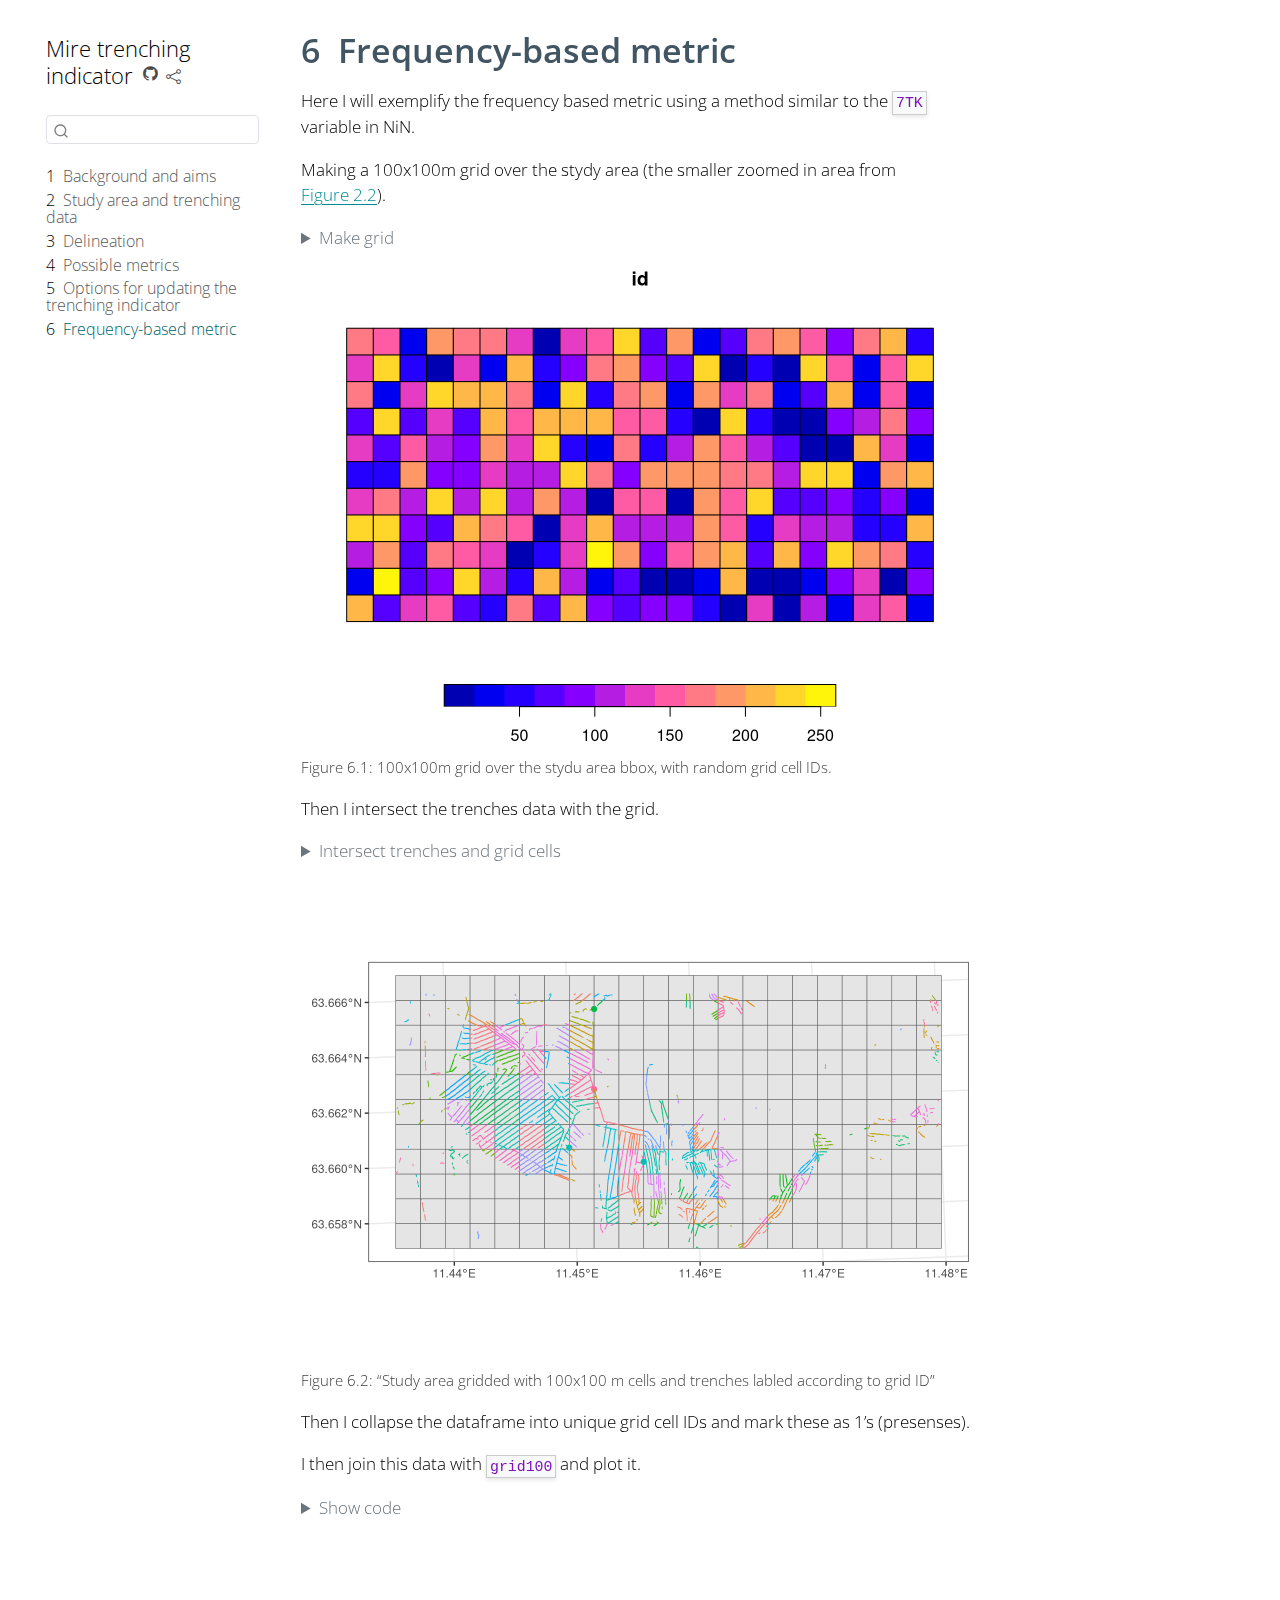
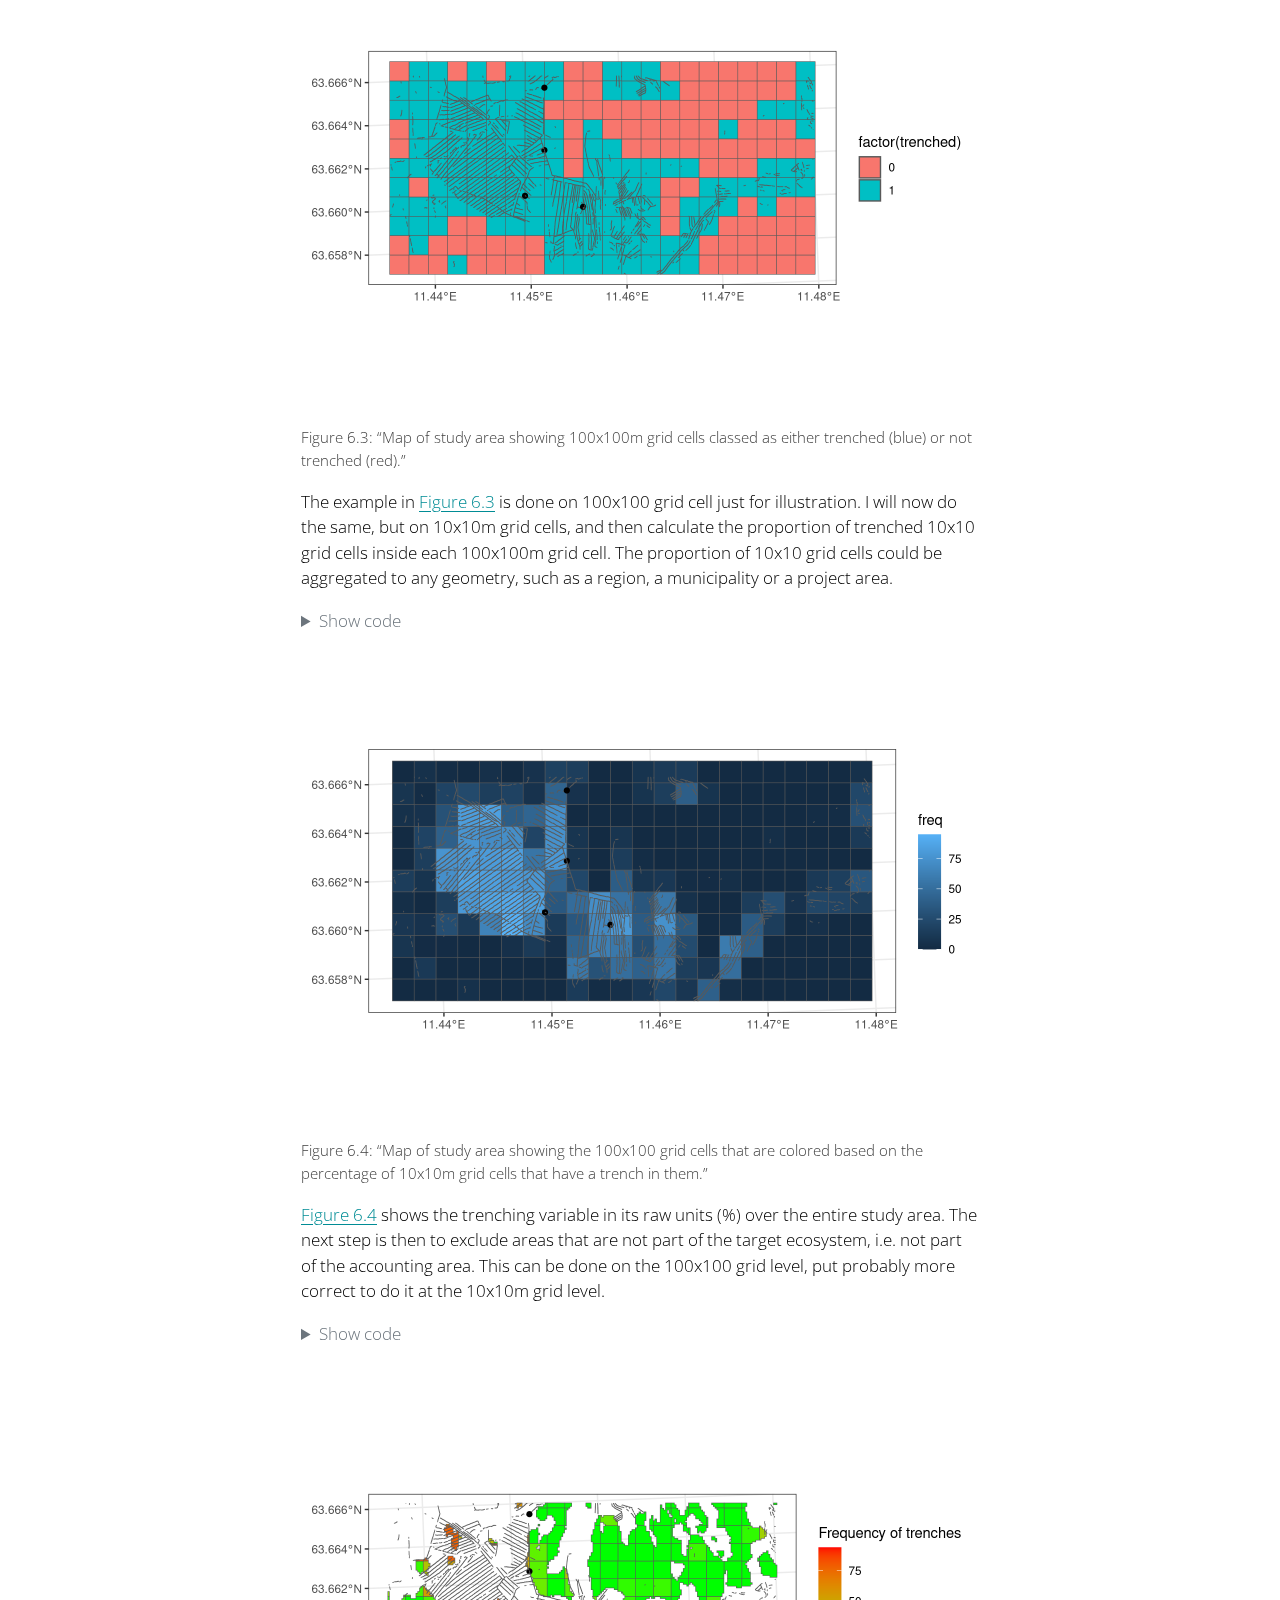
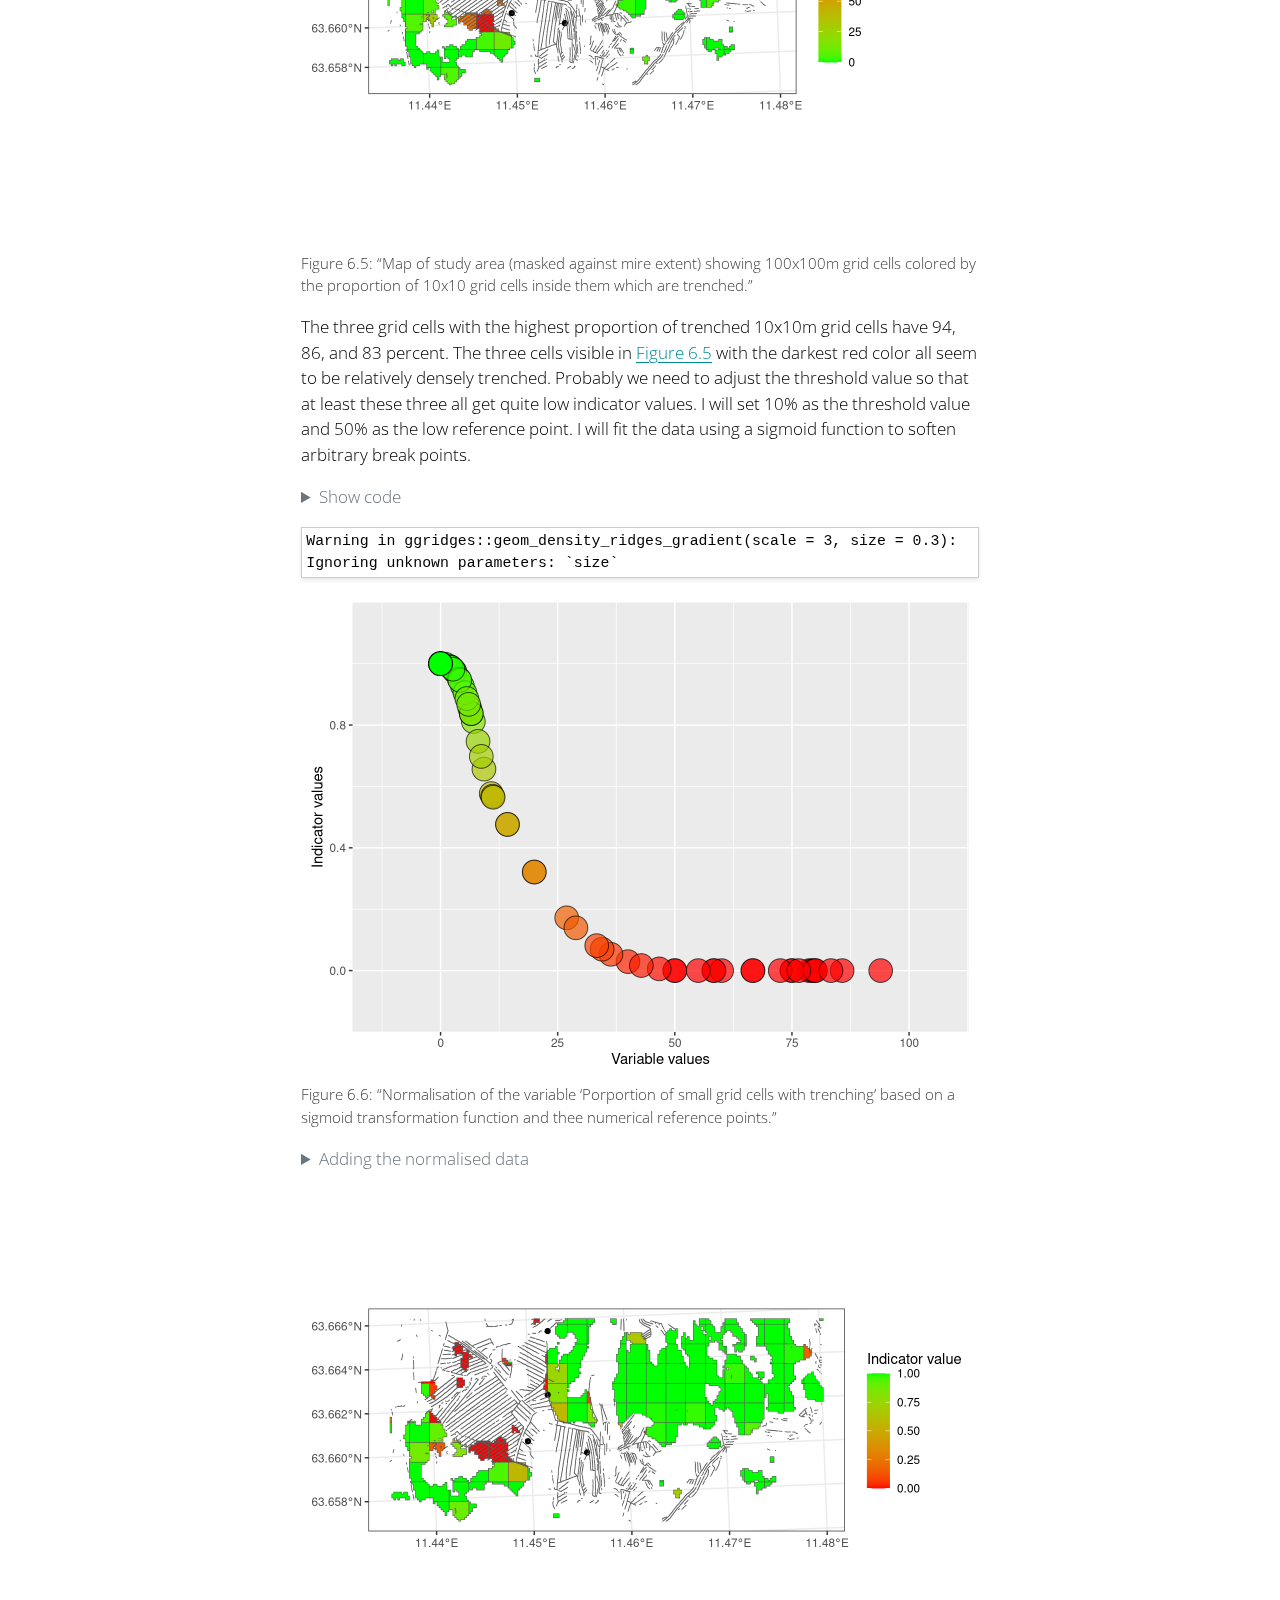
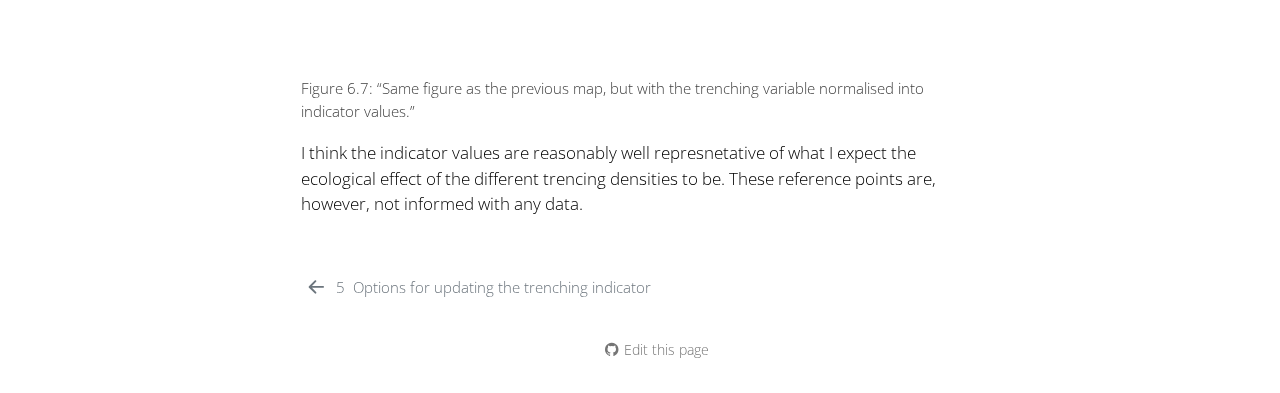
==== 7TK.html @ 5b693d27 "Built site for gh-pages" ====
<!DOCTYPE html>
<html xmlns="http://www.w3.org/1999/xhtml" lang="en" xml:lang="en"><head>
<meta http-equiv="Content-Type" content="text/html; charset=UTF-8">
<meta charset="utf-8">
<meta name="generator" content="quarto-1.5.56">
<meta name="viewport" content="width=device-width, initial-scale=1.0, user-scalable=yes">
<meta name="description" content="An investigating into different consepts for an ecosystem condition indicator based on a map of mire trenches i Norway.">
<title>6&nbsp; Frequency-based metric – Mire trenching indicator</title>
<style>
code{white-space: pre-wrap;}
span.smallcaps{font-variant: small-caps;}
div.columns{display: flex; gap: min(4vw, 1.5em);}
div.column{flex: auto; overflow-x: auto;}
div.hanging-indent{margin-left: 1.5em; text-indent: -1.5em;}
ul.task-list{list-style: none;}
ul.task-list li input[type="checkbox"] {
  width: 0.8em;
  margin: 0 0.8em 0.2em -1em; /* quarto-specific, see https://github.com/quarto-dev/quarto-cli/issues/4556 */ 
  vertical-align: middle;
}
/* CSS for syntax highlighting */
pre > code.sourceCode { white-space: pre; position: relative; }
pre > code.sourceCode > span { line-height: 1.25; }
pre > code.sourceCode > span:empty { height: 1.2em; }
.sourceCode { overflow: visible; }
code.sourceCode > span { color: inherit; text-decoration: inherit; }
div.sourceCode { margin: 1em 0; }
pre.sourceCode { margin: 0; }
@media screen {
div.sourceCode { overflow: auto; }
}
@media print {
pre > code.sourceCode { white-space: pre-wrap; }
pre > code.sourceCode > span { display: inline-block; text-indent: -5em; padding-left: 5em; }
}
pre.numberSource code
  { counter-reset: source-line 0; }
pre.numberSource code > span
  { position: relative; left: -4em; counter-increment: source-line; }
pre.numberSource code > span > a:first-child::before
  { content: counter(source-line);
    position: relative; left: -1em; text-align: right; vertical-align: baseline;
    border: none; display: inline-block;
    -webkit-touch-callout: none; -webkit-user-select: none;
    -khtml-user-select: none; -moz-user-select: none;
    -ms-user-select: none; user-select: none;
    padding: 0 4px; width: 4em;
  }
pre.numberSource { margin-left: 3em;  padding-left: 4px; }
div.sourceCode
  {   }
@media screen {
pre > code.sourceCode > span > a:first-child::before { text-decoration: underline; }
}
</style>

<script src="site_libs/quarto-nav/quarto-nav.js"></script>
<script src="site_libs/quarto-nav/headroom.min.js"></script>
<script src="site_libs/clipboard/clipboard.min.js"></script>
<script src="site_libs/quarto-search/autocomplete.umd.js"></script>
<script src="site_libs/quarto-search/fuse.min.js"></script>
<script src="site_libs/quarto-search/quarto-search.js"></script>
<meta name="quarto:offset" content="./">
<link href="./how-to-update.html" rel="prev">
<script src="site_libs/quarto-html/quarto.js"></script>
<script src="site_libs/quarto-html/popper.min.js"></script>
<script src="site_libs/quarto-html/tippy.umd.min.js"></script>
<script src="site_libs/quarto-html/anchor.min.js"></script>
<link href="site_libs/quarto-html/tippy.css" rel="stylesheet">
<link href="site_libs/quarto-html/quarto-syntax-highlighting.css" rel="stylesheet" id="quarto-text-highlighting-styles">
<script src="site_libs/bootstrap/bootstrap.min.js"></script>
<link href="site_libs/bootstrap/bootstrap-icons.css" rel="stylesheet">
<link href="site_libs/bootstrap/bootstrap.min.css" rel="stylesheet" id="quarto-bootstrap" data-mode="light"><script id="quarto-search-options" type="application/json">{
  "location": "sidebar",
  "copy-button": false,
  "collapse-after": 3,
  "panel-placement": "start",
  "type": "textbox",
  "limit": 50,
  "keyboard-shortcut": [
    "f",
    "/",
    "s"
  ],
  "show-item-context": false,
  "language": {
    "search-no-results-text": "No results",
    "search-matching-documents-text": "matching documents",
    "search-copy-link-title": "Copy link to search",
    "search-hide-matches-text": "Hide additional matches",
    "search-more-match-text": "more match in this document",
    "search-more-matches-text": "more matches in this document",
    "search-clear-button-title": "Clear",
    "search-text-placeholder": "",
    "search-detached-cancel-button-title": "Cancel",
    "search-submit-button-title": "Submit",
    "search-label": "Search"
  }
}</script>
</head>
<body class="nav-sidebar floating">

<div id="quarto-search-results"></div>
  <header id="quarto-header" class="headroom fixed-top"><nav class="quarto-secondary-nav"><div class="container-fluid d-flex">
      <button type="button" class="quarto-btn-toggle btn" data-bs-toggle="collapse" role="button" data-bs-target=".quarto-sidebar-collapse-item" aria-controls="quarto-sidebar" aria-expanded="false" aria-label="Toggle sidebar navigation" onclick="if (window.quartoToggleHeadroom) { window.quartoToggleHeadroom(); }">
        <i class="bi bi-layout-text-sidebar-reverse"></i>
      </button>
        <nav class="quarto-page-breadcrumbs" aria-label="breadcrumb"><ol class="breadcrumb"><li class="breadcrumb-item"><a href="./7TK.html"><span class="chapter-number">6</span>&nbsp; <span class="chapter-title">Frequency-based metric</span></a></li></ol></nav>
        <a class="flex-grow-1" role="navigation" data-bs-toggle="collapse" data-bs-target=".quarto-sidebar-collapse-item" aria-controls="quarto-sidebar" aria-expanded="false" aria-label="Toggle sidebar navigation" onclick="if (window.quartoToggleHeadroom) { window.quartoToggleHeadroom(); }">      
        </a>
      <button type="button" class="btn quarto-search-button" aria-label="Search" onclick="window.quartoOpenSearch();">
        <i class="bi bi-search"></i>
      </button>
    </div>
  </nav></header><!-- content --><div id="quarto-content" class="quarto-container page-columns page-rows-contents page-layout-article">
<!-- sidebar -->
  <nav id="quarto-sidebar" class="sidebar collapse collapse-horizontal quarto-sidebar-collapse-item sidebar-navigation floating overflow-auto"><div class="pt-lg-2 mt-2 text-left sidebar-header">
    <div class="sidebar-title mb-0 py-0">
      <a href="./">Mire trenching indicator</a> 
        <div class="sidebar-tools-main">
    <a href="https://github.com/NINAnor/mire-trenching" title="Source Code" class="quarto-navigation-tool px-1" aria-label="Source Code"><i class="bi bi-github"></i></a>
    <div class="dropdown">
      <a href="" title="Share" id="quarto-navigation-tool-dropdown-0" class="quarto-navigation-tool dropdown-toggle px-1" data-bs-toggle="dropdown" aria-expanded="false" role="link" aria-label="Share"><i class="bi bi-share"></i></a>
      <ul class="dropdown-menu" aria-labelledby="quarto-navigation-tool-dropdown-0">
<li>
            <a class="dropdown-item sidebar-tools-main-item" href="https://twitter.com/intent/tweet?url=%7Curl%7C">
              <i class="bi bi-twitter pe-1"></i>
            Twitter
            </a>
          </li>
          <li>
            <a class="dropdown-item sidebar-tools-main-item" href="https://www.facebook.com/sharer/sharer.php?u=%7Curl%7C">
              <i class="bi bi-facebook pe-1"></i>
            Facebook
            </a>
          </li>
          <li>
            <a class="dropdown-item sidebar-tools-main-item" href="https://www.linkedin.com/sharing/share-offsite/?url=%7Curl%7C">
              <i class="bi bi-linkedin pe-1"></i>
            LinkedIn
            </a>
          </li>
      </ul>
</div>
</div>
    </div>
      </div>
        <div class="mt-2 flex-shrink-0 align-items-center">
        <div class="sidebar-search">
        <div id="quarto-search" class="" title="Search"></div>
        </div>
        </div>
    <div class="sidebar-menu-container"> 
    <ul class="list-unstyled mt-1">
<li class="sidebar-item">
  <div class="sidebar-item-container"> 
  <a href="./index.html" class="sidebar-item-text sidebar-link">
 <span class="menu-text"><span class="chapter-number">1</span>&nbsp; <span class="chapter-title">Background and aims</span></span></a>
  </div>
</li>
        <li class="sidebar-item">
  <div class="sidebar-item-container"> 
  <a href="./study-area.html" class="sidebar-item-text sidebar-link">
 <span class="menu-text"><span class="chapter-number">2</span>&nbsp; <span class="chapter-title">Study area and trenching data</span></span></a>
  </div>
</li>
        <li class="sidebar-item">
  <div class="sidebar-item-container"> 
  <a href="./delineation.html" class="sidebar-item-text sidebar-link">
 <span class="menu-text"><span class="chapter-number">3</span>&nbsp; <span class="chapter-title">Delineation</span></span></a>
  </div>
</li>
        <li class="sidebar-item">
  <div class="sidebar-item-container"> 
  <a href="./metrics.html" class="sidebar-item-text sidebar-link">
 <span class="menu-text"><span class="chapter-number">4</span>&nbsp; <span class="chapter-title">Possible metrics</span></span></a>
  </div>
</li>
        <li class="sidebar-item">
  <div class="sidebar-item-container"> 
  <a href="./how-to-update.html" class="sidebar-item-text sidebar-link">
 <span class="menu-text"><span class="chapter-number">5</span>&nbsp; <span class="chapter-title">Options for updating the trenching indicator</span></span></a>
  </div>
</li>
        <li class="sidebar-item">
  <div class="sidebar-item-container"> 
  <a href="./7TK.html" class="sidebar-item-text sidebar-link active">
 <span class="menu-text"><span class="chapter-number">6</span>&nbsp; <span class="chapter-title">Frequency-based metric</span></span></a>
  </div>
</li>
    </ul>
</div>
</nav><div id="quarto-sidebar-glass" class="quarto-sidebar-collapse-item" data-bs-toggle="collapse" data-bs-target=".quarto-sidebar-collapse-item"></div>
<!-- margin-sidebar -->
    <div id="quarto-margin-sidebar" class="sidebar margin-sidebar zindex-bottom">
        
    </div>
<!-- main -->
<main class="content" id="quarto-document-content"><header id="title-block-header" class="quarto-title-block default"><div class="quarto-title">
<h1 class="title"><span id="sec-7TK" class="quarto-section-identifier"><span class="chapter-number">6</span>&nbsp; <span class="chapter-title">Frequency-based metric</span></span></h1>
</div>



<div class="quarto-title-meta">

    
  
    
  </div>
  


</header><p>Here I will exemplify the frequency based metric using a method similar to the <code>7TK</code> variable in NiN.</p>
<p>Making a 100x100m grid over the stydy area (the smaller zoomed in area from <a href="study-area.html#fig-map2" class="quarto-xref">Figure&nbsp;<span>2.2</span></a>).</p>
<div class="cell">
<details class="code-fold"><summary>Make grid</summary><div class="sourceCode" id="cb1"><pre class="downlit sourceCode r code-with-copy"><code class="sourceCode R"><span><span class="va">grid100</span> <span class="op">&lt;-</span> <span class="fu">sf</span><span class="fu">::</span><span class="fu"><a href="https://r-spatial.github.io/sf/reference/st_make_grid.html">st_make_grid</a></span><span class="op">(</span><span class="va">lev_crop</span>,</span>
<span>                 cellsize <span class="op">=</span> <span class="fl">100</span><span class="op">)</span> <span class="op">|&gt;</span></span>
<span>  <span class="fu">st_sf</span><span class="op">(</span><span class="op">)</span></span>
<span>  </span>
<span><span class="va">id</span> <span class="op">&lt;-</span> <span class="fu"><a href="https://rdrr.io/r/base/sample.html">sample</a></span><span class="op">(</span><span class="fl">1</span><span class="op">:</span><span class="fu"><a href="https://rdrr.io/r/base/nrow.html">nrow</a></span><span class="op">(</span><span class="va">grid100</span><span class="op">)</span><span class="op">)</span></span>
<span><span class="va">grid100</span> <span class="op">&lt;-</span> <span class="va">grid100</span> <span class="op">|&gt;</span></span>
<span>  <span class="fu">add_column</span><span class="op">(</span>id <span class="op">=</span> <span class="va">id</span><span class="op">)</span></span>
<span></span>
<span><span class="fu"><a href="https://rdrr.io/r/graphics/plot.default.html">plot</a></span><span class="op">(</span><span class="va">grid100</span><span class="op">)</span></span></code><button title="Copy to Clipboard" class="code-copy-button"><i class="bi"></i></button></pre></div>
</details><div class="cell-output-display">
<div id="fig-makeGrid" class="quarto-float quarto-figure quarto-figure-center anchored">
<figure class="quarto-float quarto-float-fig figure"><div aria-describedby="fig-makeGrid-caption-0ceaefa1-69ba-4598-a22c-09a6ac19f8ca">
<img src="7TK_files/figure-html/fig-makeGrid-1.png" class="img-fluid figure-img" width="672">
</div>
<figcaption class="quarto-float-caption-bottom quarto-float-caption quarto-float-fig" id="fig-makeGrid-caption-0ceaefa1-69ba-4598-a22c-09a6ac19f8ca">
Figure&nbsp;6.1: 100x100m grid over the stydu area bbox, with random grid cell IDs.
</figcaption></figure>
</div>
</div>
</div>
<p>Then I intersect the trenches data with the grid.</p>
<!--# https://vialab.mit.edu/tutorials/module/mapping-in-r-street-trees-in-camberville/ -->
<div class="cell">
<details class="code-fold"><summary>Intersect trenches and grid cells</summary><div class="sourceCode" id="cb2"><pre class="downlit sourceCode r code-with-copy"><code class="sourceCode R"><span><span class="va">trench_in_cell</span> <span class="op">&lt;-</span> <span class="fu">st_intersection</span><span class="op">(</span><span class="va">lev_crop</span>, <span class="va">grid100</span><span class="op">)</span></span>
<span><span class="co">#trench_in_cell &lt;- st_join(lev_crop, grid100, join=st_within)</span></span>
<span></span>
<span><span class="va">trench_in_cell</span> <span class="op">|&gt;</span></span>
<span>  <span class="fu">ggplot</span><span class="op">(</span><span class="op">)</span><span class="op">+</span></span>
<span>  <span class="fu">geom_sf</span><span class="op">(</span>data <span class="op">=</span> <span class="va">grid100</span><span class="op">)</span><span class="op">+</span></span>
<span>  <span class="fu">geom_sf</span><span class="op">(</span><span class="fu">aes</span><span class="op">(</span>color <span class="op">=</span> <span class="fu"><a href="https://rdrr.io/r/base/factor.html">factor</a></span><span class="op">(</span><span class="va">id</span><span class="op">)</span>,</span>
<span>              fill <span class="op">=</span> <span class="fu"><a href="https://rdrr.io/r/base/factor.html">factor</a></span><span class="op">(</span><span class="va">id</span><span class="op">)</span><span class="op">)</span><span class="op">)</span><span class="op">+</span></span>
<span>  <span class="fu">guides</span><span class="op">(</span>fill <span class="op">=</span> <span class="st">"none"</span>,</span>
<span>         color <span class="op">=</span> <span class="st">"none"</span><span class="op">)</span> <span class="op">+</span></span>
<span>  <span class="fu">theme_bw</span><span class="op">(</span><span class="op">)</span></span></code><button title="Copy to Clipboard" class="code-copy-button"><i class="bi"></i></button></pre></div>
</details><div class="cell-output-display">
<div id="fig-trenchInCel" class="quarto-float quarto-figure quarto-figure-center anchored">
<figure class="quarto-float quarto-float-fig figure"><div aria-describedby="fig-trenchInCel-caption-0ceaefa1-69ba-4598-a22c-09a6ac19f8ca">
<img src="7TK_files/figure-html/fig-trenchInCel-1.png" class="img-fluid figure-img" width="672">
</div>
<figcaption class="quarto-float-caption-bottom quarto-float-caption quarto-float-fig" id="fig-trenchInCel-caption-0ceaefa1-69ba-4598-a22c-09a6ac19f8ca">
Figure&nbsp;6.2: “Study area gridded with 100x100 m cells and trenches labled according to grid ID”
</figcaption></figure>
</div>
</div>
</div>
<p>Then I collapse the dataframe into unique grid cell IDs and mark these as 1’s (presenses).</p>
<p>I then join this data with <code>grid100</code> and plot it.</p>
<div class="cell">
<details class="code-fold"><summary>Show code</summary><div class="sourceCode" id="cb3"><pre class="downlit sourceCode r code-with-copy"><code class="sourceCode R"><span><span class="va">grid100_pa</span> <span class="op">&lt;-</span> <span class="va">trench_in_cell</span> <span class="op">|&gt;</span></span>
<span>  <span class="fu">st_set_geometry</span><span class="op">(</span><span class="cn">NULL</span><span class="op">)</span> <span class="op">|&gt;</span></span>
<span>  <span class="fu">group_by</span><span class="op">(</span><span class="va">id</span><span class="op">)</span> <span class="op">|&gt;</span></span>
<span>  <span class="fu">summarise</span><span class="op">(</span>n <span class="op">=</span> <span class="fu">n</span><span class="op">(</span><span class="op">)</span><span class="op">)</span> <span class="op">|&gt;</span></span>
<span>  <span class="fu">add_column</span><span class="op">(</span>trenched <span class="op">=</span> <span class="fl">1</span><span class="op">)</span> <span class="op">|&gt;</span></span>
<span>  <span class="fu">select</span><span class="op">(</span><span class="op">-</span><span class="va">n</span><span class="op">)</span> <span class="op">|&gt;</span></span>
<span>  <span class="fu">right_join</span><span class="op">(</span><span class="va">grid100</span>, by <span class="op">=</span> <span class="st">"id"</span><span class="op">)</span> <span class="op">|&gt;</span></span>
<span>  <span class="fu">mutate</span><span class="op">(</span>trenched <span class="op">=</span> <span class="fu">case_when</span><span class="op">(</span></span>
<span>    <span class="fu"><a href="https://rdrr.io/r/base/NA.html">is.na</a></span><span class="op">(</span><span class="va">trenched</span><span class="op">)</span> <span class="op">~</span> <span class="fl">0</span>,</span>
<span>    .default <span class="op">=</span> <span class="va">trenched</span></span>
<span>  <span class="op">)</span><span class="op">)</span> <span class="op">|&gt;</span></span>
<span>  <span class="fu">st_as_sf</span><span class="op">(</span><span class="op">)</span></span>
<span></span>
<span><span class="va">grid100_pa</span> <span class="op">|&gt;</span></span>
<span>  <span class="fu">ggplot</span><span class="op">(</span><span class="op">)</span> <span class="op">+</span></span>
<span>  <span class="fu">geom_sf</span><span class="op">(</span><span class="fu">aes</span><span class="op">(</span>fill <span class="op">=</span> <span class="fu"><a href="https://rdrr.io/r/base/factor.html">factor</a></span><span class="op">(</span><span class="va">trenched</span><span class="op">)</span><span class="op">)</span>,</span>
<span>          na.rm <span class="op">=</span> <span class="cn">TRUE</span><span class="op">)</span><span class="op">+</span></span>
<span>  <span class="fu">theme_bw</span><span class="op">(</span><span class="op">)</span> <span class="op">+</span></span>
<span>  <span class="fu">geom_sf</span><span class="op">(</span>data <span class="op">=</span> <span class="va">trench_in_cell</span><span class="op">)</span></span></code><button title="Copy to Clipboard" class="code-copy-button"><i class="bi"></i></button></pre></div>
</details><div class="cell-output-display">
<div id="fig-trencharea" class="quarto-float quarto-figure quarto-figure-center anchored">
<figure class="quarto-float quarto-float-fig figure"><div aria-describedby="fig-trencharea-caption-0ceaefa1-69ba-4598-a22c-09a6ac19f8ca">
<img src="7TK_files/figure-html/fig-trencharea-1.png" class="img-fluid figure-img" width="672">
</div>
<figcaption class="quarto-float-caption-bottom quarto-float-caption quarto-float-fig" id="fig-trencharea-caption-0ceaefa1-69ba-4598-a22c-09a6ac19f8ca">
Figure&nbsp;6.3: “Map of study area showing 100x100m grid cells classed as either trenched (blue) or not trenched (red).”
</figcaption></figure>
</div>
</div>
</div>
<p>The example in <a href="#fig-trencharea" class="quarto-xref">Figure&nbsp;<span>6.3</span></a> is done on 100x100 grid cell just for illustration. I will now do the same, but on 10x10m grid cells, and then calculate the proportion of trenched 10x10 grid cells inside each 100x100m grid cell. The proportion of 10x10 grid cells could be aggregated to any geometry, such as a region, a municipality or a project area.</p>
<div class="cell">
<details class="code-fold"><summary>Show code</summary><div class="sourceCode" id="cb4"><pre class="downlit sourceCode r code-with-copy"><code class="sourceCode R"><span><span class="va">grid10</span> <span class="op">&lt;-</span> <span class="fu">sf</span><span class="fu">::</span><span class="fu"><a href="https://r-spatial.github.io/sf/reference/st_make_grid.html">st_make_grid</a></span><span class="op">(</span><span class="va">grid100</span>,</span>
<span>                cellsize <span class="op">=</span> <span class="fl">10</span><span class="op">)</span> <span class="op">|&gt;</span></span>
<span>  <span class="fu">st_sf</span><span class="op">(</span><span class="op">)</span></span>
<span></span>
<span><span class="co"># align perfectly with grid100 and carry the id from grid100 to grid10</span></span>
<span><span class="va">grid10</span> <span class="op">&lt;-</span> <span class="va">grid10</span> <span class="op">|&gt;</span> </span>
<span>  <span class="fu">st_intersection</span><span class="op">(</span><span class="va">grid100</span><span class="op">)</span> <span class="op">|&gt;</span></span>
<span>  <span class="fu">mutate</span><span class="op">(</span></span>
<span>    area <span class="op">=</span> <span class="fu">units</span><span class="fu">::</span><span class="fu"><a href="https://r-quantities.github.io/units/reference/drop_units.html">drop_units</a></span><span class="op">(</span></span>
<span>      <span class="fu">st_area</span><span class="op">(</span><span class="va">sf..st_make_grid.grid100..cellsize...10.</span><span class="op">)</span><span class="op">)</span>,</span>
<span>    exclude <span class="op">=</span> <span class="fu">case_when</span><span class="op">(</span></span>
<span>      <span class="va">area</span> <span class="op">&lt;</span> <span class="fl">50</span> <span class="op">~</span> <span class="fl">1</span>,</span>
<span>      .default <span class="op">=</span> <span class="fl">0</span></span>
<span>         <span class="op">)</span><span class="op">)</span> <span class="op">|&gt;</span></span>
<span>  <span class="fu"><a href="https://rdrr.io/r/stats/filter.html">filter</a></span><span class="op">(</span><span class="va">exclude</span> <span class="op">!=</span> <span class="fl">1</span><span class="op">)</span></span>
<span></span>
<span></span>
<span><span class="va">id10</span> <span class="op">&lt;-</span> <span class="fu"><a href="https://rdrr.io/r/base/sample.html">sample</a></span><span class="op">(</span><span class="fl">1</span><span class="op">:</span><span class="fu"><a href="https://rdrr.io/r/base/nrow.html">nrow</a></span><span class="op">(</span><span class="va">grid10</span><span class="op">)</span><span class="op">)</span></span>
<span><span class="va">grid10</span> <span class="op">&lt;-</span> <span class="va">grid10</span> <span class="op">|&gt;</span></span>
<span>  <span class="fu">add_column</span><span class="op">(</span>id10 <span class="op">=</span> <span class="va">id10</span><span class="op">)</span> <span class="op">|&gt;</span></span>
<span>  <span class="fu">select</span><span class="op">(</span><span class="va">id</span>, <span class="va">id10</span><span class="op">)</span></span>
<span></span>
<span><span class="co">#plot(grid10)</span></span>
<span></span>
<span><span class="va">trench_in_cell10</span> <span class="op">&lt;-</span> <span class="fu">st_intersection</span><span class="op">(</span><span class="va">lev_crop</span>, <span class="va">grid10</span><span class="op">)</span></span>
<span></span>
<span><span class="va">grid100_freq</span> <span class="op">&lt;-</span> <span class="va">trench_in_cell10</span> <span class="op">|&gt;</span></span>
<span>  <span class="fu">st_set_geometry</span><span class="op">(</span><span class="cn">NULL</span><span class="op">)</span> <span class="op">|&gt;</span></span>
<span>  <span class="fu">group_by</span><span class="op">(</span><span class="va">id10</span><span class="op">)</span> <span class="op">|&gt;</span></span>
<span>  <span class="fu">summarise</span><span class="op">(</span>n <span class="op">=</span> <span class="fu">n</span><span class="op">(</span><span class="op">)</span><span class="op">)</span> <span class="op">|&gt;</span></span>
<span>  <span class="fu">ungroup</span><span class="op">(</span><span class="op">)</span> <span class="op">|&gt;</span></span>
<span>  <span class="fu">add_column</span><span class="op">(</span>trenched <span class="op">=</span> <span class="fl">1</span><span class="op">)</span> <span class="op">|&gt;</span></span>
<span>  <span class="fu">select</span><span class="op">(</span><span class="op">-</span><span class="va">n</span><span class="op">)</span> <span class="op">|&gt;</span></span>
<span>  <span class="fu">right_join</span><span class="op">(</span><span class="va">grid10</span>, by <span class="op">=</span> <span class="st">"id10"</span><span class="op">)</span> <span class="op">|&gt;</span></span>
<span>  <span class="fu">mutate</span><span class="op">(</span>trenched <span class="op">=</span> <span class="fu">case_when</span><span class="op">(</span></span>
<span>    <span class="fu"><a href="https://rdrr.io/r/base/NA.html">is.na</a></span><span class="op">(</span><span class="va">trenched</span><span class="op">)</span> <span class="op">~</span> <span class="fl">0</span>,</span>
<span>    .default <span class="op">=</span> <span class="va">trenched</span></span>
<span>  <span class="op">)</span><span class="op">)</span> <span class="op">|&gt;</span></span>
<span>  <span class="fu">group_by</span><span class="op">(</span><span class="va">id</span><span class="op">)</span> <span class="op">|&gt;</span></span>
<span>  <span class="fu">summarise</span><span class="op">(</span>freq <span class="op">=</span> <span class="fu"><a href="https://rdrr.io/r/base/mean.html">mean</a></span><span class="op">(</span><span class="va">trenched</span><span class="op">)</span><span class="op">*</span><span class="fl">100</span><span class="op">)</span> <span class="op">|&gt;</span></span>
<span>  <span class="co">#st_as_sf() |&gt;</span></span>
<span>  <span class="co">#st_intersection(grid100) |&gt;</span></span>
<span>  <span class="fu">right_join</span><span class="op">(</span><span class="va">grid100</span>, by <span class="op">=</span> <span class="st">"id"</span><span class="op">)</span> <span class="op">|&gt;</span></span>
<span>  <span class="fu">st_as_sf</span><span class="op">(</span><span class="op">)</span></span>
<span></span>
<span><span class="va">grid100_freq</span> <span class="op">|&gt;</span></span>
<span>  <span class="fu">ggplot</span><span class="op">(</span><span class="op">)</span> <span class="op">+</span></span>
<span>  <span class="fu">geom_sf</span><span class="op">(</span><span class="fu">aes</span><span class="op">(</span>fill <span class="op">=</span> <span class="va">freq</span><span class="op">)</span><span class="op">)</span><span class="op">+</span></span>
<span>  <span class="fu">theme_bw</span><span class="op">(</span><span class="op">)</span> <span class="op">+</span></span>
<span>  <span class="fu">geom_sf</span><span class="op">(</span>data <span class="op">=</span> <span class="va">trench_in_cell</span><span class="op">)</span></span></code><button title="Copy to Clipboard" class="code-copy-button"><i class="bi"></i></button></pre></div>
</details><div class="cell-output-display">
<div id="fig-trenched" class="quarto-float quarto-figure quarto-figure-center anchored">
<figure class="quarto-float quarto-float-fig figure"><div aria-describedby="fig-trenched-caption-0ceaefa1-69ba-4598-a22c-09a6ac19f8ca">
<img src="7TK_files/figure-html/fig-trenched-1.png" class="img-fluid figure-img" width="672">
</div>
<figcaption class="quarto-float-caption-bottom quarto-float-caption quarto-float-fig" id="fig-trenched-caption-0ceaefa1-69ba-4598-a22c-09a6ac19f8ca">
Figure&nbsp;6.4: “Map of study area showing the 100x100 grid cells that are colored based on the percentage of 10x10m grid cells that have a trench in them.”
</figcaption></figure>
</div>
</div>
</div>
<p><a href="#fig-trenched" class="quarto-xref">Figure&nbsp;<span>6.4</span></a> shows the trenching variable in its raw units (%) over the entire study area. The next step is then to exclude areas that are not part of the target ecosystem, i.e.&nbsp;not part of the accounting area. This can be done on the 100x100 grid level, put probably more correct to do it at the 10x10m grid level.</p>
<div class="cell">
<details class="code-fold"><summary>Show code</summary><div class="sourceCode" id="cb5"><pre class="downlit sourceCode r code-with-copy"><code class="sourceCode R"><span><span class="co"># make the ecosystem delineation map into polygons</span></span>
<span><span class="va">mire</span> <span class="op">&lt;-</span> <span class="fu">st_as_sf</span><span class="op">(</span><span class="va">mire10_crop</span>, merge <span class="op">=</span> <span class="cn">T</span><span class="op">)</span></span>
<span></span>
<span><span class="va">grid100_freq2</span> <span class="op">&lt;-</span> <span class="va">trench_in_cell10</span> <span class="op">|&gt;</span></span>
<span>  <span class="fu">st_intersection</span><span class="op">(</span><span class="va">mire</span><span class="op">)</span> <span class="op">|&gt;</span></span>
<span>  <span class="fu">st_drop_geometry</span><span class="op">(</span><span class="op">)</span> <span class="op">|&gt;</span></span>
<span>  <span class="fu">group_by</span><span class="op">(</span><span class="va">id10</span><span class="op">)</span> <span class="op">|&gt;</span></span>
<span>  <span class="fu">summarise</span><span class="op">(</span>n <span class="op">=</span> <span class="fu">n</span><span class="op">(</span><span class="op">)</span><span class="op">)</span> <span class="op">|&gt;</span></span>
<span>  <span class="fu">ungroup</span><span class="op">(</span><span class="op">)</span> <span class="op">|&gt;</span></span>
<span>  <span class="fu">add_column</span><span class="op">(</span>trenched <span class="op">=</span> <span class="fl">1</span><span class="op">)</span> <span class="op">|&gt;</span></span>
<span>  <span class="fu">select</span><span class="op">(</span><span class="op">-</span><span class="va">n</span><span class="op">)</span> <span class="op">|&gt;</span></span>
<span>  <span class="fu">right_join</span><span class="op">(</span><span class="va">grid10</span>, by <span class="op">=</span> <span class="st">"id10"</span><span class="op">)</span> <span class="op">|&gt;</span></span>
<span>  <span class="fu">mutate</span><span class="op">(</span>trenched <span class="op">=</span> <span class="fu">case_when</span><span class="op">(</span></span>
<span>    <span class="fu"><a href="https://rdrr.io/r/base/NA.html">is.na</a></span><span class="op">(</span><span class="va">trenched</span><span class="op">)</span> <span class="op">~</span> <span class="fl">0</span>,</span>
<span>    .default <span class="op">=</span> <span class="va">trenched</span></span>
<span>  <span class="op">)</span><span class="op">)</span> <span class="op">|&gt;</span></span>
<span>  <span class="fu">st_as_sf</span><span class="op">(</span><span class="op">)</span> <span class="op">|&gt;</span></span>
<span>  <span class="fu">st_intersection</span><span class="op">(</span><span class="va">mire</span><span class="op">)</span> <span class="op">|&gt;</span></span>
<span>  <span class="fu">st_drop_geometry</span><span class="op">(</span><span class="op">)</span> <span class="op">|&gt;</span></span>
<span>  <span class="fu">group_by</span><span class="op">(</span><span class="va">id</span><span class="op">)</span> <span class="op">|&gt;</span></span>
<span>  <span class="fu">summarise</span><span class="op">(</span>freq <span class="op">=</span> <span class="fu"><a href="https://rdrr.io/r/base/mean.html">mean</a></span><span class="op">(</span><span class="va">trenched</span><span class="op">)</span><span class="op">*</span><span class="fl">100</span><span class="op">)</span> <span class="op">|&gt;</span></span>
<span>  <span class="co">#st_as_sf() |&gt;</span></span>
<span>  <span class="co">#st_intersection(grid100) |&gt;</span></span>
<span>  <span class="fu">right_join</span><span class="op">(</span><span class="va">grid100</span>, by <span class="op">=</span> <span class="st">"id"</span><span class="op">)</span> <span class="op">|&gt;</span></span>
<span>  <span class="fu">st_as_sf</span><span class="op">(</span><span class="op">)</span> <span class="op">|&gt;</span></span>
<span>  <span class="fu">st_intersection</span><span class="op">(</span><span class="va">mire</span><span class="op">)</span></span>
<span></span>
<span><span class="va">high</span> <span class="op">&lt;-</span> <span class="st">"red"</span></span>
<span><span class="va">low</span> <span class="op">&lt;-</span> <span class="st">"green"</span></span>
<span></span>
<span></span>
<span><span class="va">grid100_freq2</span> <span class="op">|&gt;</span></span>
<span>  <span class="fu">ggplot</span><span class="op">(</span><span class="op">)</span> <span class="op">+</span></span>
<span>  <span class="fu">geom_sf</span><span class="op">(</span><span class="fu">aes</span><span class="op">(</span>fill <span class="op">=</span> <span class="va">freq</span><span class="op">)</span><span class="op">)</span><span class="op">+</span></span>
<span>  <span class="fu">theme_bw</span><span class="op">(</span><span class="op">)</span> <span class="op">+</span></span>
<span>  <span class="fu">geom_sf</span><span class="op">(</span>data <span class="op">=</span> <span class="va">trench_in_cell</span><span class="op">)</span><span class="op">+</span></span>
<span>  <span class="fu">scale_fill_gradient</span><span class="op">(</span><span class="st">"Frequency of trenches"</span>, low <span class="op">=</span> <span class="va">low</span>, </span>
<span>        high <span class="op">=</span> <span class="va">high</span><span class="op">)</span></span></code><button title="Copy to Clipboard" class="code-copy-button"><i class="bi"></i></button></pre></div>
</details><div class="cell-output-display">
<div id="fig-trenched_mask" class="quarto-float quarto-figure quarto-figure-center anchored">
<figure class="quarto-float quarto-float-fig figure"><div aria-describedby="fig-trenched_mask-caption-0ceaefa1-69ba-4598-a22c-09a6ac19f8ca">
<img src="7TK_files/figure-html/fig-trenched_mask-1.png" class="img-fluid figure-img" width="672">
</div>
<figcaption class="quarto-float-caption-bottom quarto-float-caption quarto-float-fig" id="fig-trenched_mask-caption-0ceaefa1-69ba-4598-a22c-09a6ac19f8ca">
Figure&nbsp;6.5: “Map of study area (masked against mire extent) showing 100x100m grid cells colored by the proportion of 10x10 grid cells inside them which are trenched.”
</figcaption></figure>
</div>
</div>
</div>
<p>The three grid cells with the highest proportion of trenched 10x10m grid cells have 94, 86, and 83 percent. The three cells visible in <a href="#fig-trenched_mask" class="quarto-xref">Figure&nbsp;<span>6.5</span></a> with the darkest red color all seem to be relatively densely trenched. Probably we need to adjust the threshold value so that at least these three all get quite low indicator values. I will set 10% as the threshold value and 50% as the low reference point. I will fit the data using a sigmoid function to soften arbitrary break points.</p>
<div class="cell">
<details class="code-fold"><summary>Show code</summary><div class="sourceCode" id="cb6"><pre class="downlit sourceCode r code-with-copy"><code class="sourceCode R"><span><span class="fu">ea_normalise</span><span class="op">(</span></span>
<span>  data <span class="op">=</span> <span class="va">grid100_freq2</span>,</span>
<span>  vector <span class="op">=</span> <span class="st">"freq"</span>,</span>
<span>  upper_reference_level <span class="op">=</span> <span class="fl">50</span>,</span>
<span>  lower_reference_level <span class="op">=</span> <span class="fl">0</span>,</span>
<span>  break_point <span class="op">=</span> <span class="fl">10</span>,</span>
<span>  scaling_function <span class="op">=</span> <span class="st">"sigmoid"</span>,</span>
<span>  reverse<span class="op">=</span><span class="cn">T</span>,</span>
<span>  plot <span class="op">=</span> <span class="cn">T</span><span class="op">)</span></span></code><button title="Copy to Clipboard" class="code-copy-button"><i class="bi"></i></button></pre></div>
</details><div class="cell-output cell-output-stderr">
<pre><code>Warning in ggridges::geom_density_ridges_gradient(scale = 3, size = 0.3):
Ignoring unknown parameters: `size`</code></pre>
</div>
<div class="cell-output-display">
<div id="fig-normalise" class="quarto-float quarto-figure quarto-figure-center anchored">
<figure class="quarto-float quarto-float-fig figure"><div aria-describedby="fig-normalise-caption-0ceaefa1-69ba-4598-a22c-09a6ac19f8ca">
<img src="7TK_files/figure-html/fig-normalise-1.png" class="img-fluid figure-img" width="672">
</div>
<figcaption class="quarto-float-caption-bottom quarto-float-caption quarto-float-fig" id="fig-normalise-caption-0ceaefa1-69ba-4598-a22c-09a6ac19f8ca">
Figure&nbsp;6.6: “Normalisation of the variable ‘Porportion of small grid cells with trenching’ based on a sigmoid transformation function and thee numerical reference points.”
</figcaption></figure>
</div>
</div>
</div>
<div class="cell">
<details class="code-fold"><summary>Adding the normalised data</summary><div class="sourceCode" id="cb8"><pre class="downlit sourceCode r code-with-copy"><code class="sourceCode R"><span><span class="va">grid100_freq2</span> <span class="op">&lt;-</span> <span class="va">grid100_freq2</span> <span class="op">|&gt;</span></span>
<span>  <span class="fu">mutate</span><span class="op">(</span>indicator <span class="op">=</span> </span>
<span>           <span class="fu">ea_normalise</span><span class="op">(</span></span>
<span>  data <span class="op">=</span> <span class="va">grid100_freq2</span>,</span>
<span>  vector <span class="op">=</span> <span class="st">"freq"</span>,</span>
<span>  upper_reference_level <span class="op">=</span> <span class="fl">50</span>,</span>
<span>  lower_reference_level <span class="op">=</span> <span class="fl">0</span>,</span>
<span>  break_point <span class="op">=</span> <span class="fl">10</span>,</span>
<span>  scaling_function <span class="op">=</span> <span class="st">"sigmoid"</span>,</span>
<span>  reverse<span class="op">=</span><span class="cn">T</span>,</span>
<span>  plot <span class="op">=</span> <span class="cn">F</span><span class="op">)</span><span class="op">)</span></span>
<span></span>
<span><span class="va">grid100_freq2</span> <span class="op">|&gt;</span></span>
<span>  <span class="fu">ggplot</span><span class="op">(</span><span class="op">)</span> <span class="op">+</span></span>
<span>  <span class="fu">geom_sf</span><span class="op">(</span><span class="fu">aes</span><span class="op">(</span>fill <span class="op">=</span> <span class="va">indicator</span><span class="op">)</span><span class="op">)</span><span class="op">+</span></span>
<span>  <span class="fu">theme_bw</span><span class="op">(</span><span class="op">)</span> <span class="op">+</span></span>
<span>  <span class="fu">geom_sf</span><span class="op">(</span>data <span class="op">=</span> <span class="va">trench_in_cell</span><span class="op">)</span><span class="op">+</span></span>
<span>  <span class="fu">scale_fill_gradient</span><span class="op">(</span></span>
<span>    <span class="st">"Indicator value"</span>, </span>
<span>    low <span class="op">=</span> <span class="va">high</span>, </span>
<span>    high <span class="op">=</span> <span class="va">low</span><span class="op">)</span></span></code><button title="Copy to Clipboard" class="code-copy-button"><i class="bi"></i></button></pre></div>
</details><div class="cell-output-display">
<div id="fig-normalisemap" class="quarto-float quarto-figure quarto-figure-center anchored">
<figure class="quarto-float quarto-float-fig figure"><div aria-describedby="fig-normalisemap-caption-0ceaefa1-69ba-4598-a22c-09a6ac19f8ca">
<img src="7TK_files/figure-html/fig-normalisemap-1.png" class="img-fluid figure-img" width="672">
</div>
<figcaption class="quarto-float-caption-bottom quarto-float-caption quarto-float-fig" id="fig-normalisemap-caption-0ceaefa1-69ba-4598-a22c-09a6ac19f8ca">
Figure&nbsp;6.7: “Same figure as the previous map, but with the trenching variable normalised into indicator values.”
</figcaption></figure>
</div>
</div>
</div>
<p>I think the indicator values are reasonably well represnetative of what I expect the ecological effect of the different trencing densities to be. These reference points are, however, not informed with any data.</p>



</main><!-- /main --><script id="quarto-html-after-body" type="application/javascript">
window.document.addEventListener("DOMContentLoaded", function (event) {
  const toggleBodyColorMode = (bsSheetEl) => {
    const mode = bsSheetEl.getAttribute("data-mode");
    const bodyEl = window.document.querySelector("body");
    if (mode === "dark") {
      bodyEl.classList.add("quarto-dark");
      bodyEl.classList.remove("quarto-light");
    } else {
      bodyEl.classList.add("quarto-light");
      bodyEl.classList.remove("quarto-dark");
    }
  }
  const toggleBodyColorPrimary = () => {
    const bsSheetEl = window.document.querySelector("link#quarto-bootstrap");
    if (bsSheetEl) {
      toggleBodyColorMode(bsSheetEl);
    }
  }
  toggleBodyColorPrimary();  
  const icon = "";
  const anchorJS = new window.AnchorJS();
  anchorJS.options = {
    placement: 'right',
    icon: icon
  };
  anchorJS.add('.anchored');
  const isCodeAnnotation = (el) => {
    for (const clz of el.classList) {
      if (clz.startsWith('code-annotation-')) {                     
        return true;
      }
    }
    return false;
  }
  const onCopySuccess = function(e) {
    // button target
    const button = e.trigger;
    // don't keep focus
    button.blur();
    // flash "checked"
    button.classList.add('code-copy-button-checked');
    var currentTitle = button.getAttribute("title");
    button.setAttribute("title", "Copied!");
    let tooltip;
    if (window.bootstrap) {
      button.setAttribute("data-bs-toggle", "tooltip");
      button.setAttribute("data-bs-placement", "left");
      button.setAttribute("data-bs-title", "Copied!");
      tooltip = new bootstrap.Tooltip(button, 
        { trigger: "manual", 
          customClass: "code-copy-button-tooltip",
          offset: [0, -8]});
      tooltip.show();    
    }
    setTimeout(function() {
      if (tooltip) {
        tooltip.hide();
        button.removeAttribute("data-bs-title");
        button.removeAttribute("data-bs-toggle");
        button.removeAttribute("data-bs-placement");
      }
      button.setAttribute("title", currentTitle);
      button.classList.remove('code-copy-button-checked');
    }, 1000);
    // clear code selection
    e.clearSelection();
  }
  const getTextToCopy = function(trigger) {
      const codeEl = trigger.previousElementSibling.cloneNode(true);
      for (const childEl of codeEl.children) {
        if (isCodeAnnotation(childEl)) {
          childEl.remove();
        }
      }
      return codeEl.innerText;
  }
  const clipboard = new window.ClipboardJS('.code-copy-button:not([data-in-quarto-modal])', {
    text: getTextToCopy
  });
  clipboard.on('success', onCopySuccess);
  if (window.document.getElementById('quarto-embedded-source-code-modal')) {
    // For code content inside modals, clipBoardJS needs to be initialized with a container option
    // TODO: Check when it could be a function (https://github.com/zenorocha/clipboard.js/issues/860)
    const clipboardModal = new window.ClipboardJS('.code-copy-button[data-in-quarto-modal]', {
      text: getTextToCopy,
      container: window.document.getElementById('quarto-embedded-source-code-modal')
    });
    clipboardModal.on('success', onCopySuccess);
  }
    var localhostRegex = new RegExp(/^(?:http|https):\/\/localhost\:?[0-9]*\//);
    var mailtoRegex = new RegExp(/^mailto:/);
      var filterRegex = new RegExp('/' + window.location.host + '/');
    var isInternal = (href) => {
        return filterRegex.test(href) || localhostRegex.test(href) || mailtoRegex.test(href);
    }
    // Inspect non-navigation links and adorn them if external
 	var links = window.document.querySelectorAll('a[href]:not(.nav-link):not(.navbar-brand):not(.toc-action):not(.sidebar-link):not(.sidebar-item-toggle):not(.pagination-link):not(.no-external):not([aria-hidden]):not(.dropdown-item):not(.quarto-navigation-tool):not(.about-link)');
    for (var i=0; i<links.length; i++) {
      const link = links[i];
      if (!isInternal(link.href)) {
        // undo the damage that might have been done by quarto-nav.js in the case of
        // links that we want to consider external
        if (link.dataset.originalHref !== undefined) {
          link.href = link.dataset.originalHref;
        }
      }
    }
  function tippyHover(el, contentFn, onTriggerFn, onUntriggerFn) {
    const config = {
      allowHTML: true,
      maxWidth: 500,
      delay: 100,
      arrow: false,
      appendTo: function(el) {
          return el.parentElement;
      },
      interactive: true,
      interactiveBorder: 10,
      theme: 'quarto',
      placement: 'bottom-start',
    };
    if (contentFn) {
      config.content = contentFn;
    }
    if (onTriggerFn) {
      config.onTrigger = onTriggerFn;
    }
    if (onUntriggerFn) {
      config.onUntrigger = onUntriggerFn;
    }
    window.tippy(el, config); 
  }
  const noterefs = window.document.querySelectorAll('a[role="doc-noteref"]');
  for (var i=0; i<noterefs.length; i++) {
    const ref = noterefs[i];
    tippyHover(ref, function() {
      // use id or data attribute instead here
      let href = ref.getAttribute('data-footnote-href') || ref.getAttribute('href');
      try { href = new URL(href).hash; } catch {}
      const id = href.replace(/^#\/?/, "");
      const note = window.document.getElementById(id);
      if (note) {
        return note.innerHTML;
      } else {
        return "";
      }
    });
  }
  const xrefs = window.document.querySelectorAll('a.quarto-xref');
  const processXRef = (id, note) => {
    // Strip column container classes
    const stripColumnClz = (el) => {
      el.classList.remove("page-full", "page-columns");
      if (el.children) {
        for (const child of el.children) {
          stripColumnClz(child);
        }
      }
    }
    stripColumnClz(note)
    if (id === null || id.startsWith('sec-')) {
      // Special case sections, only their first couple elements
      const container = document.createElement("div");
      if (note.children && note.children.length > 2) {
        container.appendChild(note.children[0].cloneNode(true));
        for (let i = 1; i < note.children.length; i++) {
          const child = note.children[i];
          if (child.tagName === "P" && child.innerText === "") {
            continue;
          } else {
            container.appendChild(child.cloneNode(true));
            break;
          }
        }
        if (window.Quarto?.typesetMath) {
          window.Quarto.typesetMath(container);
        }
        return container.innerHTML
      } else {
        if (window.Quarto?.typesetMath) {
          window.Quarto.typesetMath(note);
        }
        return note.innerHTML;
      }
    } else {
      // Remove any anchor links if they are present
      const anchorLink = note.querySelector('a.anchorjs-link');
      if (anchorLink) {
        anchorLink.remove();
      }
      if (window.Quarto?.typesetMath) {
        window.Quarto.typesetMath(note);
      }
      // TODO in 1.5, we should make sure this works without a callout special case
      if (note.classList.contains("callout")) {
        return note.outerHTML;
      } else {
        return note.innerHTML;
      }
    }
  }
  for (var i=0; i<xrefs.length; i++) {
    const xref = xrefs[i];
    tippyHover(xref, undefined, function(instance) {
      instance.disable();
      let url = xref.getAttribute('href');
      let hash = undefined; 
      if (url.startsWith('#')) {
        hash = url;
      } else {
        try { hash = new URL(url).hash; } catch {}
      }
      if (hash) {
        const id = hash.replace(/^#\/?/, "");
        const note = window.document.getElementById(id);
        if (note !== null) {
          try {
            const html = processXRef(id, note.cloneNode(true));
            instance.setContent(html);
          } finally {
            instance.enable();
            instance.show();
          }
        } else {
          // See if we can fetch this
          fetch(url.split('#')[0])
          .then(res => res.text())
          .then(html => {
            const parser = new DOMParser();
            const htmlDoc = parser.parseFromString(html, "text/html");
            const note = htmlDoc.getElementById(id);
            if (note !== null) {
              const html = processXRef(id, note);
              instance.setContent(html);
            } 
          }).finally(() => {
            instance.enable();
            instance.show();
          });
        }
      } else {
        // See if we can fetch a full url (with no hash to target)
        // This is a special case and we should probably do some content thinning / targeting
        fetch(url)
        .then(res => res.text())
        .then(html => {
          const parser = new DOMParser();
          const htmlDoc = parser.parseFromString(html, "text/html");
          const note = htmlDoc.querySelector('main.content');
          if (note !== null) {
            // This should only happen for chapter cross references
            // (since there is no id in the URL)
            // remove the first header
            if (note.children.length > 0 && note.children[0].tagName === "HEADER") {
              note.children[0].remove();
            }
            const html = processXRef(null, note);
            instance.setContent(html);
          } 
        }).finally(() => {
          instance.enable();
          instance.show();
        });
      }
    }, function(instance) {
    });
  }
      let selectedAnnoteEl;
      const selectorForAnnotation = ( cell, annotation) => {
        let cellAttr = 'data-code-cell="' + cell + '"';
        let lineAttr = 'data-code-annotation="' +  annotation + '"';
        const selector = 'span[' + cellAttr + '][' + lineAttr + ']';
        return selector;
      }
      const selectCodeLines = (annoteEl) => {
        const doc = window.document;
        const targetCell = annoteEl.getAttribute("data-target-cell");
        const targetAnnotation = annoteEl.getAttribute("data-target-annotation");
        const annoteSpan = window.document.querySelector(selectorForAnnotation(targetCell, targetAnnotation));
        const lines = annoteSpan.getAttribute("data-code-lines").split(",");
        const lineIds = lines.map((line) => {
          return targetCell + "-" + line;
        })
        let top = null;
        let height = null;
        let parent = null;
        if (lineIds.length > 0) {
            //compute the position of the single el (top and bottom and make a div)
            const el = window.document.getElementById(lineIds[0]);
            top = el.offsetTop;
            height = el.offsetHeight;
            parent = el.parentElement.parentElement;
          if (lineIds.length > 1) {
            const lastEl = window.document.getElementById(lineIds[lineIds.length - 1]);
            const bottom = lastEl.offsetTop + lastEl.offsetHeight;
            height = bottom - top;
          }
          if (top !== null && height !== null && parent !== null) {
            // cook up a div (if necessary) and position it 
            let div = window.document.getElementById("code-annotation-line-highlight");
            if (div === null) {
              div = window.document.createElement("div");
              div.setAttribute("id", "code-annotation-line-highlight");
              div.style.position = 'absolute';
              parent.appendChild(div);
            }
            div.style.top = top - 2 + "px";
            div.style.height = height + 4 + "px";
            div.style.left = 0;
            let gutterDiv = window.document.getElementById("code-annotation-line-highlight-gutter");
            if (gutterDiv === null) {
              gutterDiv = window.document.createElement("div");
              gutterDiv.setAttribute("id", "code-annotation-line-highlight-gutter");
              gutterDiv.style.position = 'absolute';
              const codeCell = window.document.getElementById(targetCell);
              const gutter = codeCell.querySelector('.code-annotation-gutter');
              gutter.appendChild(gutterDiv);
            }
            gutterDiv.style.top = top - 2 + "px";
            gutterDiv.style.height = height + 4 + "px";
          }
          selectedAnnoteEl = annoteEl;
        }
      };
      const unselectCodeLines = () => {
        const elementsIds = ["code-annotation-line-highlight", "code-annotation-line-highlight-gutter"];
        elementsIds.forEach((elId) => {
          const div = window.document.getElementById(elId);
          if (div) {
            div.remove();
          }
        });
        selectedAnnoteEl = undefined;
      };
        // Handle positioning of the toggle
    window.addEventListener(
      "resize",
      throttle(() => {
        elRect = undefined;
        if (selectedAnnoteEl) {
          selectCodeLines(selectedAnnoteEl);
        }
      }, 10)
    );
    function throttle(fn, ms) {
    let throttle = false;
    let timer;
      return (...args) => {
        if(!throttle) { // first call gets through
            fn.apply(this, args);
            throttle = true;
        } else { // all the others get throttled
            if(timer) clearTimeout(timer); // cancel #2
            timer = setTimeout(() => {
              fn.apply(this, args);
              timer = throttle = false;
            }, ms);
        }
      };
    }
      // Attach click handler to the DT
      const annoteDls = window.document.querySelectorAll('dt[data-target-cell]');
      for (const annoteDlNode of annoteDls) {
        annoteDlNode.addEventListener('click', (event) => {
          const clickedEl = event.target;
          if (clickedEl !== selectedAnnoteEl) {
            unselectCodeLines();
            const activeEl = window.document.querySelector('dt[data-target-cell].code-annotation-active');
            if (activeEl) {
              activeEl.classList.remove('code-annotation-active');
            }
            selectCodeLines(clickedEl);
            clickedEl.classList.add('code-annotation-active');
          } else {
            // Unselect the line
            unselectCodeLines();
            clickedEl.classList.remove('code-annotation-active');
          }
        });
      }
  const findCites = (el) => {
    const parentEl = el.parentElement;
    if (parentEl) {
      const cites = parentEl.dataset.cites;
      if (cites) {
        return {
          el,
          cites: cites.split(' ')
        };
      } else {
        return findCites(el.parentElement)
      }
    } else {
      return undefined;
    }
  };
  var bibliorefs = window.document.querySelectorAll('a[role="doc-biblioref"]');
  for (var i=0; i<bibliorefs.length; i++) {
    const ref = bibliorefs[i];
    const citeInfo = findCites(ref);
    if (citeInfo) {
      tippyHover(citeInfo.el, function() {
        var popup = window.document.createElement('div');
        citeInfo.cites.forEach(function(cite) {
          var citeDiv = window.document.createElement('div');
          citeDiv.classList.add('hanging-indent');
          citeDiv.classList.add('csl-entry');
          var biblioDiv = window.document.getElementById('ref-' + cite);
          if (biblioDiv) {
            citeDiv.innerHTML = biblioDiv.innerHTML;
          }
          popup.appendChild(citeDiv);
        });
        return popup.innerHTML;
      });
    }
  }
});
</script><nav class="page-navigation"><div class="nav-page nav-page-previous">
      <a href="./how-to-update.html" class="pagination-link" aria-label="Options for updating the trenching indicator">
        <i class="bi bi-arrow-left-short"></i> <span class="nav-page-text"><span class="chapter-number">5</span>&nbsp; <span class="chapter-title">Options for updating the trenching indicator</span></span>
      </a>          
  </div>
  <div class="nav-page nav-page-next">
  </div>
</nav>
</div> <!-- /content -->



<footer class="footer"><div class="nav-footer"><div class="nav-footer-center"><div class="toc-actions"><ul><li><a href="https://github.com/NINAnor/mire-trenching/edit/main/7TK.qmd" class="toc-action"><i class="bi bi-github"></i>Edit this page</a></li></ul></div></div></div></footer></body></html>
---- site_libs/quarto-html/tippy.css ----
.tippy-box[data-animation=fade][data-state=hidden]{opacity:0}[data-tippy-root]{max-width:calc(100vw - 10px)}.tippy-box{position:relative;background-color:#333;color:#fff;border-radius:4px;font-size:14px;line-height:1.4;white-space:normal;outline:0;transition-property:transform,visibility,opacity}.tippy-box[data-placement^=top]>.tippy-arrow{bottom:0}.tippy-box[data-placement^=top]>.tippy-arrow:before{bottom:-7px;left:0;border-width:8px 8px 0;border-top-color:initial;transform-origin:center top}.tippy-box[data-placement^=bottom]>.tippy-arrow{top:0}.tippy-box[data-placement^=bottom]>.tippy-arrow:before{top:-7px;left:0;border-width:0 8px 8px;border-bottom-color:initial;transform-origin:center bottom}.tippy-box[data-placement^=left]>.tippy-arrow{right:0}.tippy-box[data-placement^=left]>.tippy-arrow:before{border-width:8px 0 8px 8px;border-left-color:initial;right:-7px;transform-origin:center left}.tippy-box[data-placement^=right]>.tippy-arrow{left:0}.tippy-box[data-placement^=right]>.tippy-arrow:before{left:-7px;border-width:8px 8px 8px 0;border-right-color:initial;transform-origin:center right}.tippy-box[data-inertia][data-state=visible]{transition-timing-function:cubic-bezier(.54,1.5,.38,1.11)}.tippy-arrow{width:16px;height:16px;color:#333}.tippy-arrow:before{content:"";position:absolute;border-color:transparent;border-style:solid}.tippy-content{position:relative;padding:5px 9px;z-index:1}
---- site_libs/quarto-html/quarto-syntax-highlighting.css ----
/* quarto syntax highlight colors */
:root {
  --quarto-hl-ot-color: #003B4F;
  --quarto-hl-at-color: #657422;
  --quarto-hl-ss-color: #20794D;
  --quarto-hl-an-color: #5E5E5E;
  --quarto-hl-fu-color: #4758AB;
  --quarto-hl-st-color: #20794D;
  --quarto-hl-cf-color: #003B4F;
  --quarto-hl-op-color: #5E5E5E;
  --quarto-hl-er-color: #AD0000;
  --quarto-hl-bn-color: #AD0000;
  --quarto-hl-al-color: #AD0000;
  --quarto-hl-va-color: #111111;
  --quarto-hl-bu-color: inherit;
  --quarto-hl-ex-color: inherit;
  --quarto-hl-pp-color: #AD0000;
  --quarto-hl-in-color: #5E5E5E;
  --quarto-hl-vs-color: #20794D;
  --quarto-hl-wa-color: #5E5E5E;
  --quarto-hl-do-color: #5E5E5E;
  --quarto-hl-im-color: #00769E;
  --quarto-hl-ch-color: #20794D;
  --quarto-hl-dt-color: #AD0000;
  --quarto-hl-fl-color: #AD0000;
  --quarto-hl-co-color: #5E5E5E;
  --quarto-hl-cv-color: #5E5E5E;
  --quarto-hl-cn-color: #8f5902;
  --quarto-hl-sc-color: #5E5E5E;
  --quarto-hl-dv-color: #AD0000;
  --quarto-hl-kw-color: #003B4F;
}

/* other quarto variables */
:root {
  --quarto-font-monospace: SFMono-Regular, Menlo, Monaco, Consolas, "Liberation Mono", "Courier New", monospace;
}

pre > code.sourceCode > span {
  color: #003B4F;
}

code span {
  color: #003B4F;
}

code.sourceCode > span {
  color: #003B4F;
}

div.sourceCode,
div.sourceCode pre.sourceCode {
  color: #003B4F;
}

code span.ot {
  color: #003B4F;
  font-style: inherit;
}

code span.at {
  color: #657422;
  font-style: inherit;
}

code span.ss {
  color: #20794D;
  font-style: inherit;
}

code span.an {
  color: #5E5E5E;
  font-style: inherit;
}

code span.fu {
  color: #4758AB;
  font-style: inherit;
}

code span.st {
  color: #20794D;
  font-style: inherit;
}

code span.cf {
  color: #003B4F;
  font-weight: bold;
  font-style: inherit;
}

code span.op {
  color: #5E5E5E;
  font-style: inherit;
}

code span.er {
  color: #AD0000;
  font-style: inherit;
}

code span.bn {
  color: #AD0000;
  font-style: inherit;
}

code span.al {
  color: #AD0000;
  font-style: inherit;
}

code span.va {
  color: #111111;
  font-style: inherit;
}

code span.bu {
  font-style: inherit;
}

code span.ex {
  font-style: inherit;
}

code span.pp {
  color: #AD0000;
  font-style: inherit;
}

code span.in {
  color: #5E5E5E;
  font-style: inherit;
}

code span.vs {
  color: #20794D;
  font-style: inherit;
}

code span.wa {
  color: #5E5E5E;
  font-style: italic;
}

code span.do {
  color: #5E5E5E;
  font-style: italic;
}

code span.im {
  color: #00769E;
  font-style: inherit;
}

code span.ch {
  color: #20794D;
  font-style: inherit;
}

code span.dt {
  color: #AD0000;
  font-style: inherit;
}

code span.fl {
  color: #AD0000;
  font-style: inherit;
}

code span.co {
  color: #5E5E5E;
  font-style: inherit;
}

code span.cv {
  color: #5E5E5E;
  font-style: italic;
}

code span.cn {
  color: #8f5902;
  font-style: inherit;
}

code span.sc {
  color: #5E5E5E;
  font-style: inherit;
}

code span.dv {
  color: #AD0000;
  font-style: inherit;
}

code span.kw {
  color: #003B4F;
  font-weight: bold;
  font-style: inherit;
}

.prevent-inlining {
  content: "</";
}

/*# sourceMappingURL=debc5d5d77c3f9108843748ff7464032.css.map */
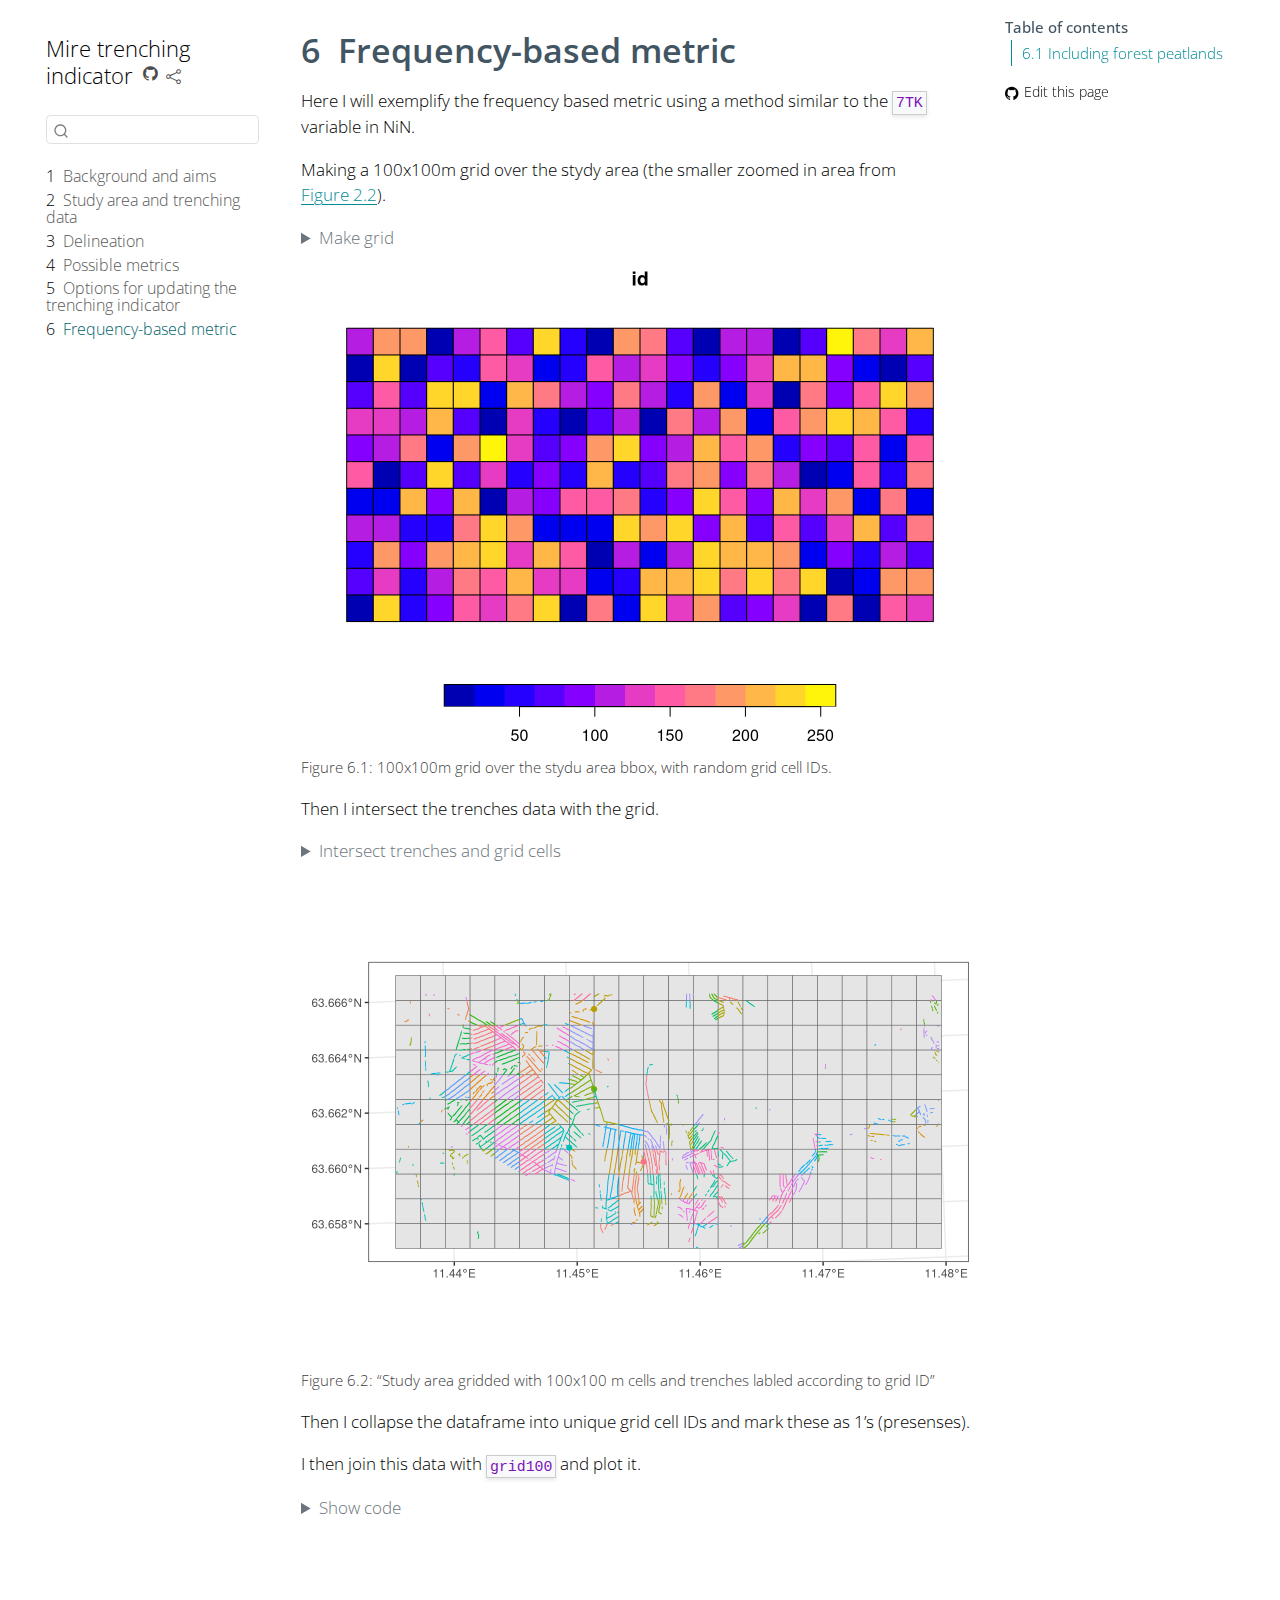
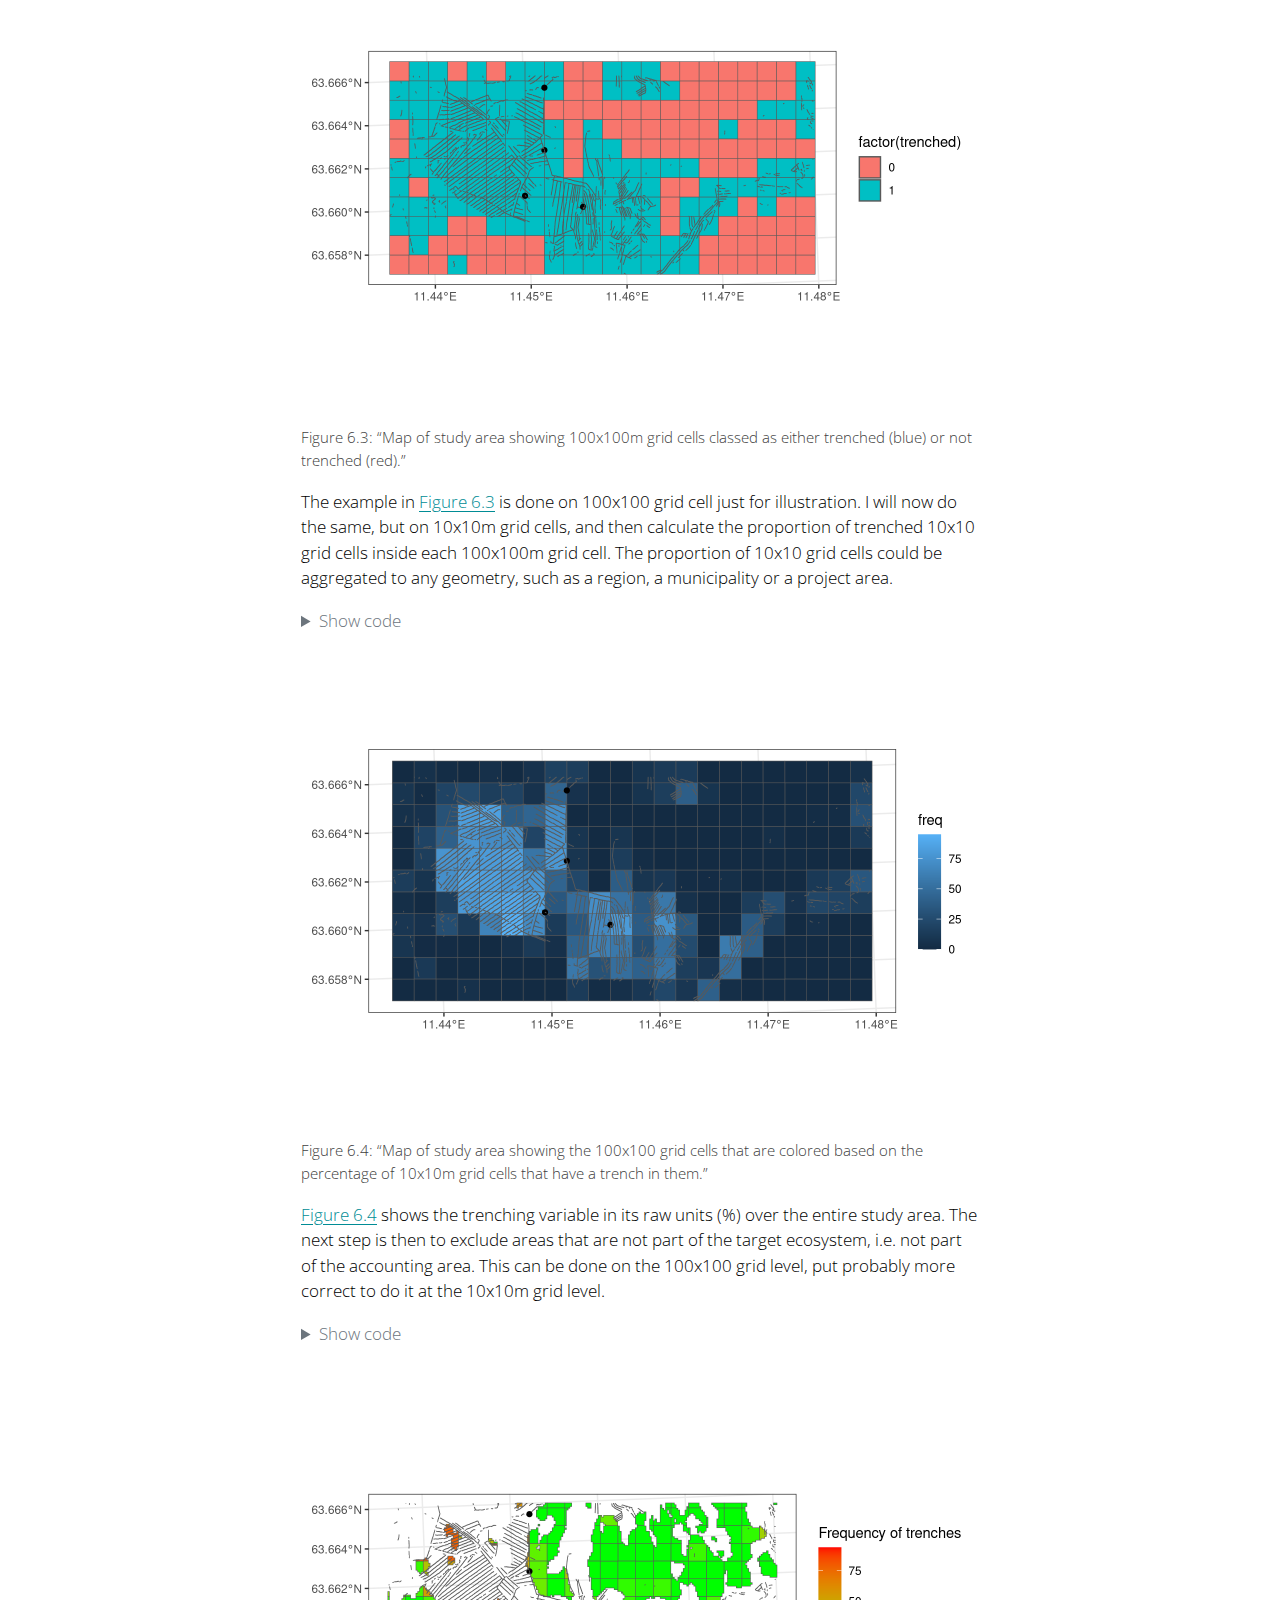
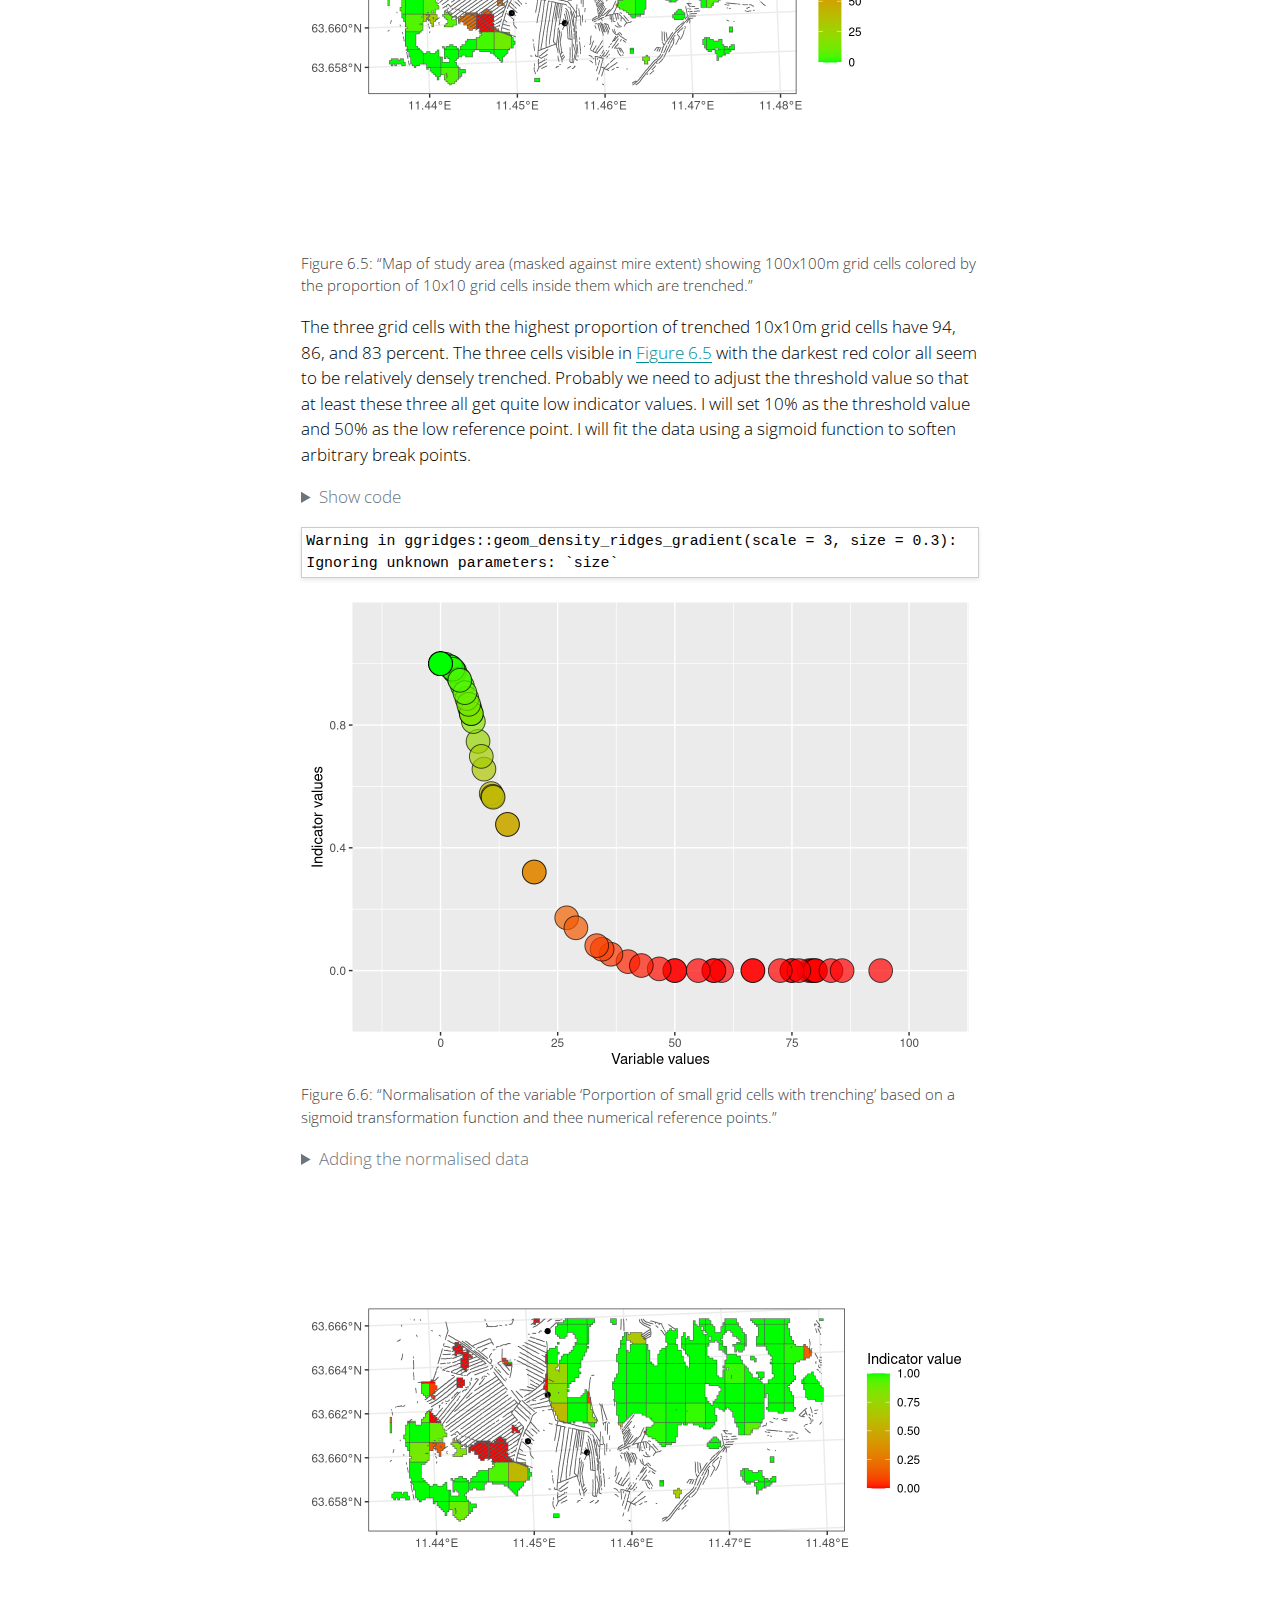
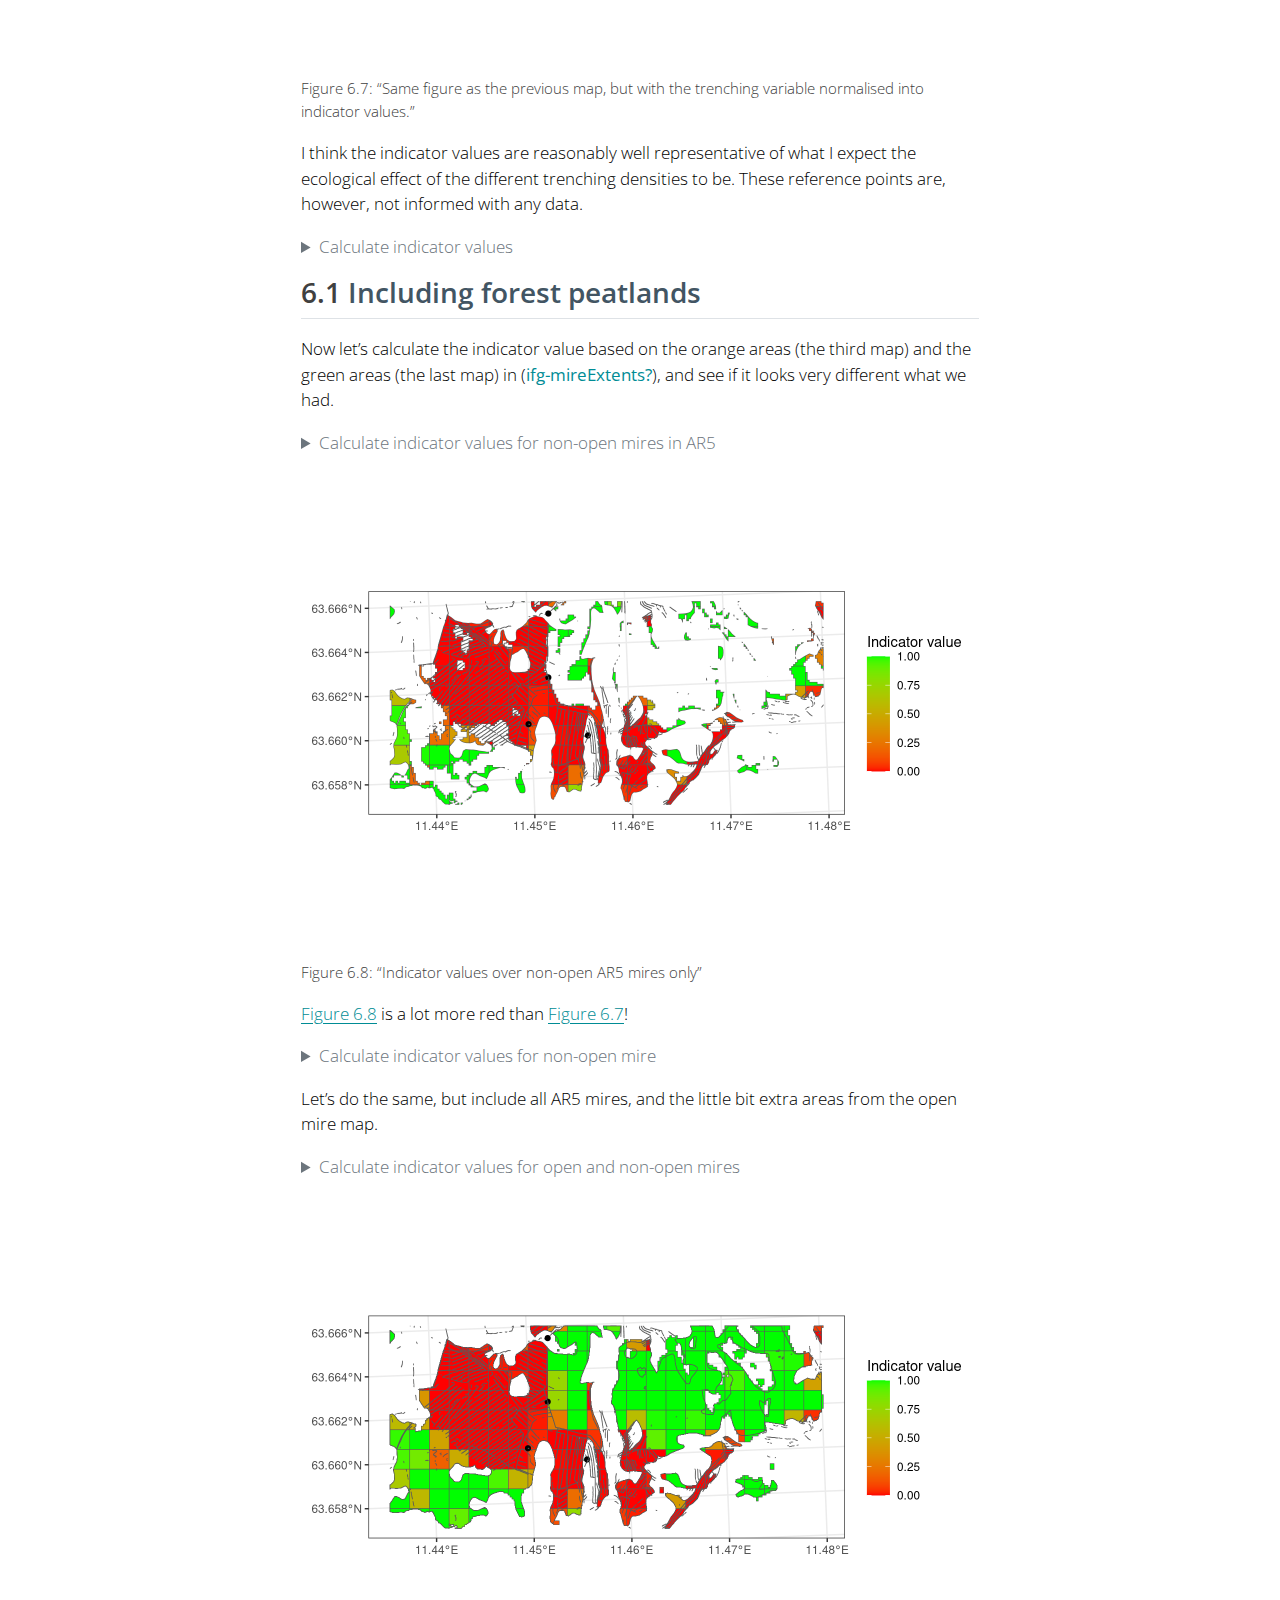
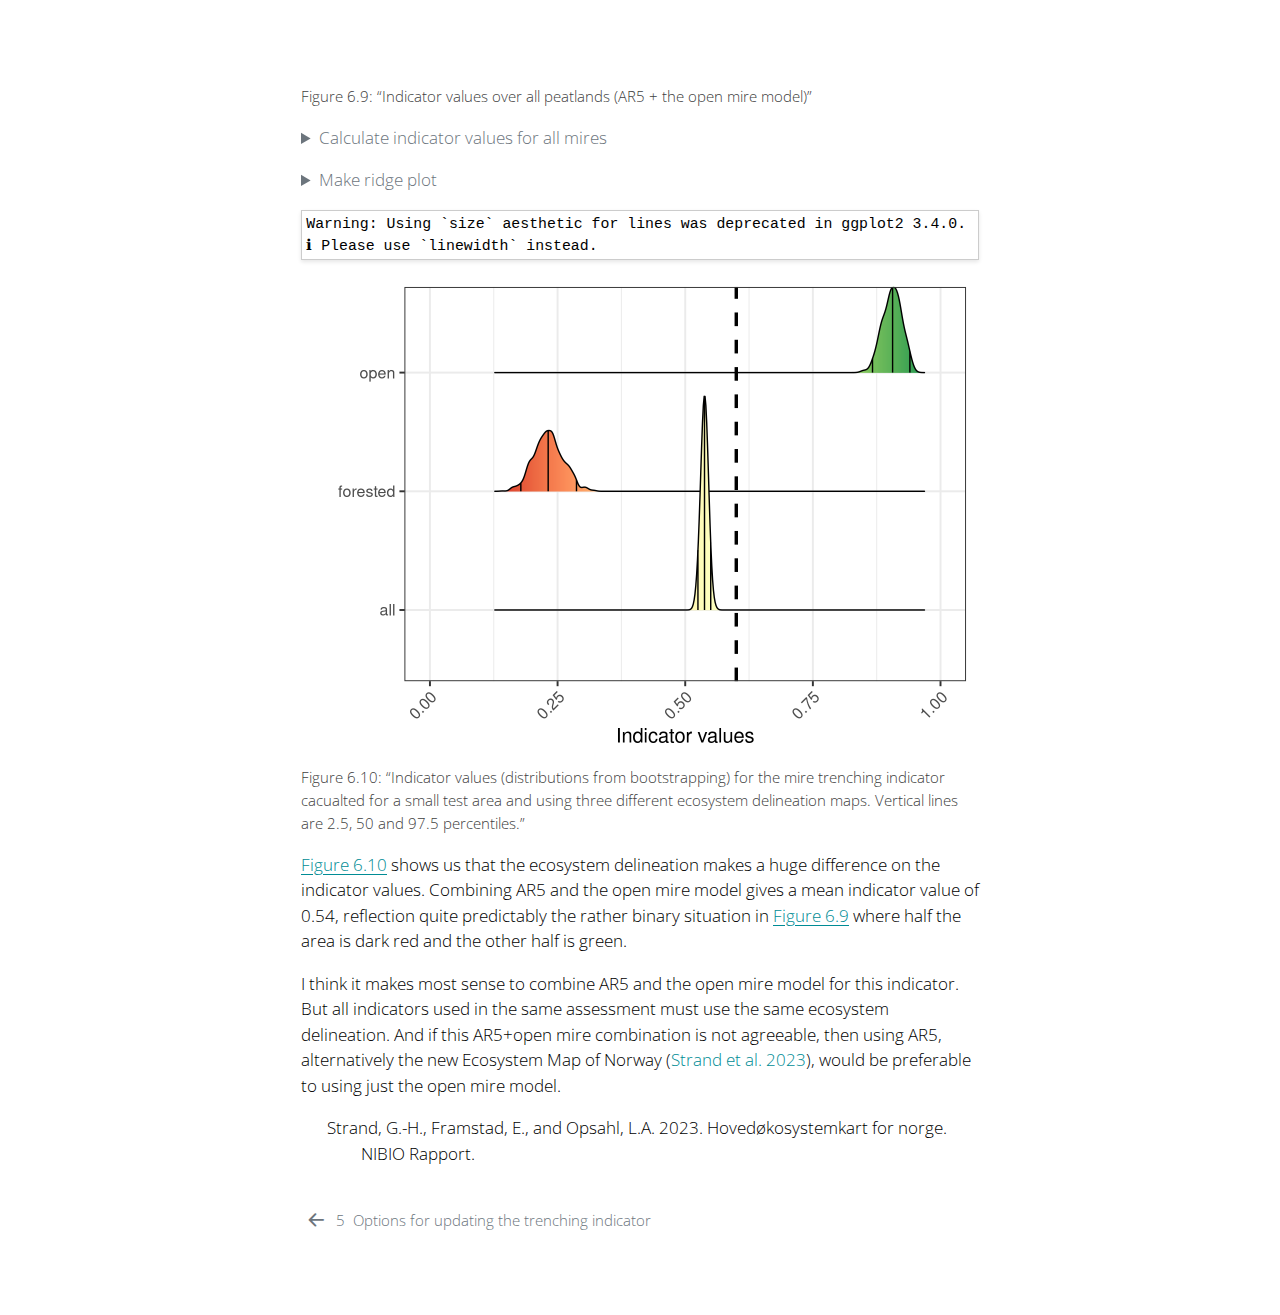
==== commit af0fd4be: "Built site for gh-pages" ====
--- a/7TK.html
+++ b/7TK.html
@@ -52,7 +52,27 @@
 @media screen {
 pre > code.sourceCode > span > a:first-child::before { text-decoration: underline; }
 }
-</style>
+/* CSS for citations */
+div.csl-bib-body { }
+div.csl-entry {
+  clear: both;
+  margin-bottom: 0em;
+}
+.hanging-indent div.csl-entry {
+  margin-left:2em;
+  text-indent:-2em;
+}
+div.csl-left-margin {
+  min-width:2em;
+  float:left;
+}
+div.csl-right-inline {
+  margin-left:2em;
+  padding-left:1em;
+}
+div.csl-indent {
+  margin-left: 2em;
+}</style>
 
 <script src="site_libs/quarto-nav/quarto-nav.js"></script>
 <script src="site_libs/quarto-nav/headroom.min.js"></script>
@@ -192,8 +212,12 @@
 </div>
 </nav><div id="quarto-sidebar-glass" class="quarto-sidebar-collapse-item" data-bs-toggle="collapse" data-bs-target=".quarto-sidebar-collapse-item"></div>
 <!-- margin-sidebar -->
-    <div id="quarto-margin-sidebar" class="sidebar margin-sidebar zindex-bottom">
-        
+    <div id="quarto-margin-sidebar" class="sidebar margin-sidebar">
+        <nav id="TOC" role="doc-toc" class="toc-active"><h2 id="toc-title">Table of contents</h2>
+   
+  <ul>
+<li><a href="#including-forest-peatlands" id="toc-including-forest-peatlands" class="nav-link active" data-scroll-target="#including-forest-peatlands"><span class="header-section-number">6.1</span> Including forest peatlands</a></li>
+  </ul><div class="toc-actions"><ul><li><a href="https://github.com/NINAnor/mire-trenching/edit/main/7TK.qmd" class="toc-action"><i class="bi bi-github"></i>Edit this page</a></li></ul></div></nav>
     </div>
 <!-- main -->
 <main class="content" id="quarto-document-content"><header id="title-block-header" class="quarto-title-block default"><div class="quarto-title">
@@ -465,11 +489,237 @@
 </div>
 </div>
 </div>
-<p>I think the indicator values are reasonably well represnetative of what I expect the ecological effect of the different trencing densities to be. These reference points are, however, not informed with any data.</p>
-
-
-
-</main><!-- /main --><script id="quarto-html-after-body" type="application/javascript">
+<p>I think the indicator values are reasonably well representative of what I expect the ecological effect of the different trenching densities to be. These reference points are, however, not informed with any data.</p>
+<div class="cell">
+<details class="code-fold"><summary>Calculate indicator values</summary><div class="sourceCode" id="cb9"><pre class="downlit sourceCode r code-with-copy"><code class="sourceCode R"><span><span class="va">grid100_freq2</span> <span class="op">&lt;-</span> <span class="va">grid100_freq2</span> <span class="op">|&gt;</span></span>
+<span>  <span class="fu">mutate</span><span class="op">(</span>area <span class="op">=</span> <span class="fu">st_area</span><span class="op">(</span><span class="va">sf..st_make_grid.lev_crop..cellsize...100.</span><span class="op">)</span><span class="op">)</span></span>
+<span></span>
+<span><span class="va">ind_dist_open</span> <span class="op">&lt;-</span> <span class="cn">NULL</span></span>
+<span><span class="kw">for</span><span class="op">(</span><span class="va">i</span> <span class="kw">in</span> <span class="fl">1</span><span class="op">:</span><span class="fl">1000</span><span class="op">)</span><span class="op">{</span></span>
+<span>  <span class="va">ind_dist_open</span><span class="op">[</span><span class="va">i</span><span class="op">]</span> <span class="op">&lt;-</span> </span>
+<span>    <span class="fu"><a href="https://rdrr.io/r/base/mean.html">mean</a></span><span class="op">(</span><span class="fu"><a href="https://rdrr.io/r/base/sample.html">sample</a></span><span class="op">(</span><span class="va">grid100_freq2</span><span class="op">$</span><span class="va">indicator</span>, </span>
+<span>       <span class="fu"><a href="https://rdrr.io/r/base/nrow.html">nrow</a></span><span class="op">(</span><span class="va">grid100_freq2</span><span class="op">)</span>,</span>
+<span>       replace <span class="op">=</span> <span class="cn">TRUE</span>,</span>
+<span>       prob <span class="op">=</span> <span class="va">grid100_freq2</span><span class="op">$</span><span class="va">area</span><span class="op">)</span><span class="op">)</span></span>
+<span><span class="op">}</span></span>
+<span></span>
+<span><span class="co">#ind_dist_open |&gt;</span></span>
+<span><span class="co">#  as_tibble() |&gt;</span></span>
+<span><span class="co">#  ggplot()+</span></span>
+<span><span class="co">#  geom_density(aes(x = value),</span></span>
+<span><span class="co">#    fill = "burlywood") +</span></span>
+<span><span class="co">#  labs(x = "Indicator value")</span></span></code><button title="Copy to Clipboard" class="code-copy-button"><i class="bi"></i></button></pre></div>
+</details>
+</div>
+<section id="including-forest-peatlands" class="level2" data-number="6.1"><h2 data-number="6.1" class="anchored" data-anchor-id="including-forest-peatlands">
+<span class="header-section-number">6.1</span> Including forest peatlands</h2>
+<p>Now let’s calculate the indicator value based on the orange areas (the third map) and the green areas (the last map) in <span class="citation" data-cites="ifg-mireExtents">(<a href="#ref-ifg-mireExtents" role="doc-biblioref"><strong>ifg-mireExtents?</strong></a>)</span>, and see if it looks very different what we had.</p>
+<div class="cell">
+<details class="code-fold"><summary>Calculate indicator values for non-open mires in AR5</summary><div class="sourceCode" id="cb10"><pre class="downlit sourceCode r code-with-copy"><code class="sourceCode R"><span><span class="va">grid100_freq3</span> <span class="op">&lt;-</span> <span class="va">trench_in_cell10</span> <span class="op">|&gt;</span></span>
+<span>  <span class="fu">st_intersection</span><span class="op">(</span><span class="va">ar5_nonOpen</span><span class="op">)</span> <span class="op">|&gt;</span></span>
+<span>  <span class="fu">st_drop_geometry</span><span class="op">(</span><span class="op">)</span> <span class="op">|&gt;</span></span>
+<span>  <span class="fu">group_by</span><span class="op">(</span><span class="va">id10</span><span class="op">)</span> <span class="op">|&gt;</span></span>
+<span>  <span class="fu">summarise</span><span class="op">(</span>n <span class="op">=</span> <span class="fu">n</span><span class="op">(</span><span class="op">)</span><span class="op">)</span> <span class="op">|&gt;</span></span>
+<span>  <span class="fu">ungroup</span><span class="op">(</span><span class="op">)</span> <span class="op">|&gt;</span></span>
+<span>  <span class="fu">add_column</span><span class="op">(</span>trenched <span class="op">=</span> <span class="fl">1</span><span class="op">)</span> <span class="op">|&gt;</span></span>
+<span>  <span class="fu">select</span><span class="op">(</span><span class="op">-</span><span class="va">n</span><span class="op">)</span> <span class="op">|&gt;</span></span>
+<span>  <span class="fu">right_join</span><span class="op">(</span><span class="va">grid10</span>, by <span class="op">=</span> <span class="st">"id10"</span><span class="op">)</span> <span class="op">|&gt;</span></span>
+<span>  <span class="fu">mutate</span><span class="op">(</span>trenched <span class="op">=</span> <span class="fu">case_when</span><span class="op">(</span></span>
+<span>    <span class="fu"><a href="https://rdrr.io/r/base/NA.html">is.na</a></span><span class="op">(</span><span class="va">trenched</span><span class="op">)</span> <span class="op">~</span> <span class="fl">0</span>,</span>
+<span>    .default <span class="op">=</span> <span class="va">trenched</span></span>
+<span>  <span class="op">)</span><span class="op">)</span> <span class="op">|&gt;</span></span>
+<span>  <span class="fu">st_as_sf</span><span class="op">(</span><span class="op">)</span> <span class="op">|&gt;</span></span>
+<span>  <span class="fu">st_intersection</span><span class="op">(</span><span class="va">ar5_nonOpen</span><span class="op">)</span> <span class="op">|&gt;</span></span>
+<span>  <span class="fu">st_drop_geometry</span><span class="op">(</span><span class="op">)</span> <span class="op">|&gt;</span></span>
+<span>  <span class="fu">group_by</span><span class="op">(</span><span class="va">id</span><span class="op">)</span> <span class="op">|&gt;</span></span>
+<span>  <span class="fu">summarise</span><span class="op">(</span>freq <span class="op">=</span> <span class="fu"><a href="https://rdrr.io/r/base/mean.html">mean</a></span><span class="op">(</span><span class="va">trenched</span><span class="op">)</span><span class="op">*</span><span class="fl">100</span><span class="op">)</span> <span class="op">|&gt;</span></span>
+<span>  <span class="fu">right_join</span><span class="op">(</span><span class="va">grid100</span>, by <span class="op">=</span> <span class="st">"id"</span><span class="op">)</span> <span class="op">|&gt;</span></span>
+<span>  <span class="fu">st_as_sf</span><span class="op">(</span><span class="op">)</span> <span class="op">|&gt;</span></span>
+<span>  <span class="fu">st_intersection</span><span class="op">(</span><span class="va">ar5_nonOpen</span><span class="op">)</span></span>
+<span></span>
+<span><span class="va">grid100_freq3</span> <span class="op">&lt;-</span> <span class="va">grid100_freq3</span> <span class="op">|&gt;</span></span>
+<span>  <span class="fu">mutate</span><span class="op">(</span>indicator <span class="op">=</span> </span>
+<span>           <span class="fu">ea_normalise</span><span class="op">(</span></span>
+<span>  data <span class="op">=</span> <span class="va">grid100_freq3</span>,</span>
+<span>  vector <span class="op">=</span> <span class="st">"freq"</span>,</span>
+<span>  upper_reference_level <span class="op">=</span> <span class="fl">50</span>,</span>
+<span>  lower_reference_level <span class="op">=</span> <span class="fl">0</span>,</span>
+<span>  break_point <span class="op">=</span> <span class="fl">10</span>,</span>
+<span>  scaling_function <span class="op">=</span> <span class="st">"sigmoid"</span>,</span>
+<span>  reverse<span class="op">=</span><span class="cn">T</span>,</span>
+<span>  plot <span class="op">=</span> <span class="cn">F</span><span class="op">)</span><span class="op">)</span></span>
+<span></span>
+<span><span class="va">grid100_freq3</span> <span class="op">|&gt;</span></span>
+<span>  <span class="fu">ggplot</span><span class="op">(</span><span class="op">)</span> <span class="op">+</span></span>
+<span>  <span class="fu">geom_sf</span><span class="op">(</span><span class="fu">aes</span><span class="op">(</span>fill <span class="op">=</span> <span class="va">indicator</span><span class="op">)</span><span class="op">)</span><span class="op">+</span></span>
+<span>  <span class="fu">theme_bw</span><span class="op">(</span><span class="op">)</span> <span class="op">+</span></span>
+<span>  <span class="fu">geom_sf</span><span class="op">(</span>data <span class="op">=</span> <span class="va">trench_in_cell</span><span class="op">)</span><span class="op">+</span></span>
+<span>  <span class="fu">scale_fill_gradient</span><span class="op">(</span></span>
+<span>    <span class="st">"Indicator value"</span>, </span>
+<span>    low <span class="op">=</span> <span class="va">high</span>, </span>
+<span>    high <span class="op">=</span> <span class="va">low</span><span class="op">)</span></span></code><button title="Copy to Clipboard" class="code-copy-button"><i class="bi"></i></button></pre></div>
+</details><div class="cell-output-display">
+<div id="fig-indicatorNonOpen" class="quarto-float quarto-figure quarto-figure-center anchored">
+<figure class="quarto-float quarto-float-fig figure"><div aria-describedby="fig-indicatorNonOpen-caption-0ceaefa1-69ba-4598-a22c-09a6ac19f8ca">
+<img src="7TK_files/figure-html/fig-indicatorNonOpen-1.png" class="img-fluid figure-img" width="672">
+</div>
+<figcaption class="quarto-float-caption-bottom quarto-float-caption quarto-float-fig" id="fig-indicatorNonOpen-caption-0ceaefa1-69ba-4598-a22c-09a6ac19f8ca">
+Figure&nbsp;6.8: “Indicator values over non-open AR5 mires only”
+</figcaption></figure>
+</div>
+</div>
+</div>
+<p><a href="#fig-indicatorNonOpen" class="quarto-xref">Figure&nbsp;<span>6.8</span></a> is a lot more red than <a href="#fig-normalisemap" class="quarto-xref">Figure&nbsp;<span>6.7</span></a>!</p>
+<div class="cell">
+<details class="code-fold"><summary>Calculate indicator values for non-open mire</summary><div class="sourceCode" id="cb11"><pre class="downlit sourceCode r code-with-copy"><code class="sourceCode R"><span><span class="va">grid100_freq3</span> <span class="op">&lt;-</span> <span class="va">grid100_freq3</span> <span class="op">|&gt;</span></span>
+<span>  <span class="fu">mutate</span><span class="op">(</span>area <span class="op">=</span> <span class="fu">st_area</span><span class="op">(</span><span class="va">sf..st_make_grid.lev_crop..cellsize...100.</span><span class="op">)</span><span class="op">)</span></span>
+<span></span>
+<span><span class="va">ind_dist_nonopen</span> <span class="op">&lt;-</span> <span class="cn">NULL</span></span>
+<span><span class="kw">for</span><span class="op">(</span><span class="va">i</span> <span class="kw">in</span> <span class="fl">1</span><span class="op">:</span><span class="fl">1000</span><span class="op">)</span><span class="op">{</span></span>
+<span>  <span class="va">ind_dist_nonopen</span><span class="op">[</span><span class="va">i</span><span class="op">]</span> <span class="op">&lt;-</span> </span>
+<span>    <span class="fu"><a href="https://rdrr.io/r/base/mean.html">mean</a></span><span class="op">(</span><span class="fu"><a href="https://rdrr.io/r/base/sample.html">sample</a></span><span class="op">(</span><span class="va">grid100_freq3</span><span class="op">$</span><span class="va">indicator</span>, </span>
+<span>       <span class="fu"><a href="https://rdrr.io/r/base/nrow.html">nrow</a></span><span class="op">(</span><span class="va">grid100_freq3</span><span class="op">)</span>,</span>
+<span>       replace <span class="op">=</span> <span class="cn">TRUE</span>,</span>
+<span>       prob <span class="op">=</span> <span class="va">grid100_freq3</span><span class="op">$</span><span class="va">area</span><span class="op">)</span><span class="op">)</span></span>
+<span><span class="op">}</span></span>
+<span></span>
+<span><span class="co">#ind_dist_nonopen |&gt;</span></span>
+<span><span class="co">#  as_tibble() |&gt;</span></span>
+<span><span class="co">#  ggplot()+</span></span>
+<span><span class="co">#  geom_density(aes(x = value),</span></span>
+<span><span class="co">#    fill = "burlywood") +</span></span>
+<span><span class="co">#  labs(x = "Indicator value")</span></span></code><button title="Copy to Clipboard" class="code-copy-button"><i class="bi"></i></button></pre></div>
+</details>
+</div>
+<p>Let’s do the same, but include all AR5 mires, and the little bit extra areas from the open mire map.</p>
+<div class="cell">
+<details class="code-fold"><summary>Calculate indicator values for open and non-open mires</summary><div class="sourceCode" id="cb12"><pre class="downlit sourceCode r code-with-copy"><code class="sourceCode R"><span><span class="va">grid100_freq4</span> <span class="op">&lt;-</span> <span class="va">trench_in_cell10</span> <span class="op">|&gt;</span></span>
+<span>  <span class="fu">st_intersection</span><span class="op">(</span><span class="va">peatlands</span><span class="op">)</span> <span class="op">|&gt;</span></span>
+<span>  <span class="fu">st_drop_geometry</span><span class="op">(</span><span class="op">)</span> <span class="op">|&gt;</span></span>
+<span>  <span class="fu">group_by</span><span class="op">(</span><span class="va">id10</span><span class="op">)</span> <span class="op">|&gt;</span></span>
+<span>  <span class="fu">summarise</span><span class="op">(</span>n <span class="op">=</span> <span class="fu">n</span><span class="op">(</span><span class="op">)</span><span class="op">)</span> <span class="op">|&gt;</span></span>
+<span>  <span class="fu">ungroup</span><span class="op">(</span><span class="op">)</span> <span class="op">|&gt;</span></span>
+<span>  <span class="fu">add_column</span><span class="op">(</span>trenched <span class="op">=</span> <span class="fl">1</span><span class="op">)</span> <span class="op">|&gt;</span></span>
+<span>  <span class="fu">select</span><span class="op">(</span><span class="op">-</span><span class="va">n</span><span class="op">)</span> <span class="op">|&gt;</span></span>
+<span>  <span class="fu">right_join</span><span class="op">(</span><span class="va">grid10</span>, by <span class="op">=</span> <span class="st">"id10"</span><span class="op">)</span> <span class="op">|&gt;</span></span>
+<span>  <span class="fu">mutate</span><span class="op">(</span>trenched <span class="op">=</span> <span class="fu">case_when</span><span class="op">(</span></span>
+<span>    <span class="fu"><a href="https://rdrr.io/r/base/NA.html">is.na</a></span><span class="op">(</span><span class="va">trenched</span><span class="op">)</span> <span class="op">~</span> <span class="fl">0</span>,</span>
+<span>    .default <span class="op">=</span> <span class="va">trenched</span></span>
+<span>  <span class="op">)</span><span class="op">)</span> <span class="op">|&gt;</span></span>
+<span>  <span class="fu">st_as_sf</span><span class="op">(</span><span class="op">)</span> <span class="op">|&gt;</span></span>
+<span>  <span class="fu">st_intersection</span><span class="op">(</span><span class="va">peatlands</span><span class="op">)</span> <span class="op">|&gt;</span></span>
+<span>  <span class="fu">st_drop_geometry</span><span class="op">(</span><span class="op">)</span> <span class="op">|&gt;</span></span>
+<span>  <span class="fu">group_by</span><span class="op">(</span><span class="va">id</span><span class="op">)</span> <span class="op">|&gt;</span></span>
+<span>  <span class="fu">summarise</span><span class="op">(</span>freq <span class="op">=</span> <span class="fu"><a href="https://rdrr.io/r/base/mean.html">mean</a></span><span class="op">(</span><span class="va">trenched</span><span class="op">)</span><span class="op">*</span><span class="fl">100</span><span class="op">)</span> <span class="op">|&gt;</span></span>
+<span>  <span class="fu">right_join</span><span class="op">(</span><span class="va">grid100</span>, by <span class="op">=</span> <span class="st">"id"</span><span class="op">)</span> <span class="op">|&gt;</span></span>
+<span>  <span class="fu">st_as_sf</span><span class="op">(</span><span class="op">)</span> <span class="op">|&gt;</span></span>
+<span>  <span class="fu">st_intersection</span><span class="op">(</span><span class="va">peatlands</span><span class="op">)</span></span>
+<span></span>
+<span><span class="va">grid100_freq4</span> <span class="op">&lt;-</span> <span class="va">grid100_freq4</span> <span class="op">|&gt;</span></span>
+<span>  <span class="fu">mutate</span><span class="op">(</span>indicator <span class="op">=</span> </span>
+<span>           <span class="fu">ea_normalise</span><span class="op">(</span></span>
+<span>  data <span class="op">=</span> <span class="va">grid100_freq4</span>,</span>
+<span>  vector <span class="op">=</span> <span class="st">"freq"</span>,</span>
+<span>  upper_reference_level <span class="op">=</span> <span class="fl">50</span>,</span>
+<span>  lower_reference_level <span class="op">=</span> <span class="fl">0</span>,</span>
+<span>  break_point <span class="op">=</span> <span class="fl">10</span>,</span>
+<span>  scaling_function <span class="op">=</span> <span class="st">"sigmoid"</span>,</span>
+<span>  reverse<span class="op">=</span><span class="cn">T</span>,</span>
+<span>  plot <span class="op">=</span> <span class="cn">F</span><span class="op">)</span><span class="op">)</span></span>
+<span></span>
+<span><span class="va">grid100_freq4</span> <span class="op">|&gt;</span></span>
+<span>  <span class="fu">ggplot</span><span class="op">(</span><span class="op">)</span> <span class="op">+</span></span>
+<span>  <span class="fu">geom_sf</span><span class="op">(</span><span class="fu">aes</span><span class="op">(</span>fill <span class="op">=</span> <span class="va">indicator</span><span class="op">)</span><span class="op">)</span><span class="op">+</span></span>
+<span>  <span class="fu">theme_bw</span><span class="op">(</span><span class="op">)</span> <span class="op">+</span></span>
+<span>  <span class="fu">geom_sf</span><span class="op">(</span>data <span class="op">=</span> <span class="va">trench_in_cell</span><span class="op">)</span><span class="op">+</span></span>
+<span>  <span class="fu">scale_fill_gradient</span><span class="op">(</span></span>
+<span>    <span class="st">"Indicator value"</span>, </span>
+<span>    low <span class="op">=</span> <span class="va">high</span>, </span>
+<span>    high <span class="op">=</span> <span class="va">low</span><span class="op">)</span></span></code><button title="Copy to Clipboard" class="code-copy-button"><i class="bi"></i></button></pre></div>
+</details><div class="cell-output-display">
+<div id="fig-indicatorAll" class="quarto-float quarto-figure quarto-figure-center anchored">
+<figure class="quarto-float quarto-float-fig figure"><div aria-describedby="fig-indicatorAll-caption-0ceaefa1-69ba-4598-a22c-09a6ac19f8ca">
+<img src="7TK_files/figure-html/fig-indicatorAll-1.png" class="img-fluid figure-img" width="672">
+</div>
+<figcaption class="quarto-float-caption-bottom quarto-float-caption quarto-float-fig" id="fig-indicatorAll-caption-0ceaefa1-69ba-4598-a22c-09a6ac19f8ca">
+Figure&nbsp;6.9: “Indicator values over all peatlands (AR5 + the open mire model)”
+</figcaption></figure>
+</div>
+</div>
+</div>
+<div class="cell">
+<details class="code-fold"><summary>Calculate indicator values for all mires</summary><div class="sourceCode" id="cb13"><pre class="downlit sourceCode r code-with-copy"><code class="sourceCode R"><span><span class="va">grid100_freq4</span> <span class="op">&lt;-</span> <span class="va">grid100_freq4</span> <span class="op">|&gt;</span></span>
+<span>  <span class="fu">mutate</span><span class="op">(</span>area <span class="op">=</span> <span class="fu">st_area</span><span class="op">(</span><span class="va">sf..st_make_grid.lev_crop..cellsize...100.</span><span class="op">)</span><span class="op">)</span></span>
+<span></span>
+<span><span class="va">ind_dist_all</span> <span class="op">&lt;-</span> <span class="cn">NULL</span></span>
+<span><span class="kw">for</span><span class="op">(</span><span class="va">i</span> <span class="kw">in</span> <span class="fl">1</span><span class="op">:</span><span class="fl">1000</span><span class="op">)</span><span class="op">{</span></span>
+<span>  <span class="va">ind_dist_all</span><span class="op">[</span><span class="va">i</span><span class="op">]</span> <span class="op">&lt;-</span> </span>
+<span>    <span class="fu"><a href="https://rdrr.io/r/base/mean.html">mean</a></span><span class="op">(</span><span class="fu"><a href="https://rdrr.io/r/base/sample.html">sample</a></span><span class="op">(</span><span class="va">grid100_freq4</span><span class="op">$</span><span class="va">indicator</span>, </span>
+<span>       <span class="fu"><a href="https://rdrr.io/r/base/nrow.html">nrow</a></span><span class="op">(</span><span class="va">grid100_freq4</span><span class="op">)</span>,</span>
+<span>       replace <span class="op">=</span> <span class="cn">TRUE</span>,</span>
+<span>       prob <span class="op">=</span> <span class="va">grid100_freq4</span><span class="op">$</span><span class="va">area</span><span class="op">)</span><span class="op">)</span></span>
+<span><span class="op">}</span></span>
+<span></span>
+<span><span class="va">ind_dist_comb</span> <span class="op">&lt;-</span> <span class="fu">tibble</span><span class="op">(</span></span>
+<span>  open <span class="op">=</span> <span class="va">ind_dist_open</span>,</span>
+<span>  forested <span class="op">=</span> <span class="va">ind_dist_nonopen</span>,</span>
+<span>  all <span class="op">=</span> <span class="va">ind_dist_all</span></span>
+<span><span class="op">)</span> <span class="op">|&gt;</span></span>
+<span>  <span class="fu">pivot_longer</span><span class="op">(</span></span>
+<span>    cols <span class="op">=</span> <span class="fu">everything</span><span class="op">(</span><span class="op">)</span>,</span>
+<span>    names_to <span class="op">=</span> <span class="st">"extent"</span>,</span>
+<span>    values_to <span class="op">=</span> <span class="st">"indicator_value"</span><span class="op">)</span></span></code><button title="Copy to Clipboard" class="code-copy-button"><i class="bi"></i></button></pre></div>
+</details>
+</div>
+<div class="cell">
+<details class="code-fold"><summary>Make ridge plot</summary><div class="sourceCode" id="cb14"><pre class="downlit sourceCode r code-with-copy"><code class="sourceCode R"><span><span class="va">ind_dist_comb</span> <span class="op">|&gt;</span></span>
+<span>  <span class="fu">ggplot</span><span class="op">(</span></span>
+<span>    <span class="fu">aes</span><span class="op">(</span></span>
+<span>      x <span class="op">=</span> <span class="va">indicator_value</span>, </span>
+<span>      y <span class="op">=</span> <span class="va">extent</span>,</span>
+<span>      fill <span class="op">=</span> <span class="fu">after_stat</span><span class="op">(</span><span class="va">x</span><span class="op">)</span><span class="op">)</span></span>
+<span>  <span class="op">)</span> <span class="op">+</span></span>
+<span>  <span class="fu">geom_density_ridges_gradient</span><span class="op">(</span></span>
+<span>    bandwidth<span class="op">=</span><span class="fl">.005</span>,</span>
+<span>    quantile_lines <span class="op">=</span> <span class="cn">TRUE</span>, </span>
+<span>    quantiles <span class="op">=</span> <span class="fu"><a href="https://rdrr.io/r/base/c.html">c</a></span><span class="op">(</span><span class="fl">0.025</span>, <span class="fl">.5</span>, <span class="fl">0.975</span><span class="op">)</span></span>
+<span>  <span class="op">)</span> <span class="op">+</span></span>
+<span>  <span class="fu">scale_fill_distiller</span><span class="op">(</span>palette <span class="op">=</span> <span class="st">"RdYlGn"</span>,</span>
+<span>    direction <span class="op">=</span> <span class="fl">1</span><span class="op">)</span> <span class="op">+</span></span>
+<span>  <span class="fu">theme_bw</span><span class="op">(</span>base_size <span class="op">=</span> <span class="fl">15</span><span class="op">)</span> <span class="op">+</span></span>
+<span>  <span class="fu">guides</span><span class="op">(</span>fill <span class="op">=</span> <span class="st">"none"</span><span class="op">)</span> <span class="op">+</span></span>
+<span>  <span class="fu">geom_vline</span><span class="op">(</span>xintercept <span class="op">=</span> <span class="fl">.6</span>,</span>
+<span>    size<span class="op">=</span><span class="fl">1.2</span>,</span>
+<span>    lty<span class="op">=</span><span class="fl">2</span><span class="op">)</span> <span class="op">+</span></span>
+<span>  <span class="fu">theme</span><span class="op">(</span>axis.text.x <span class="op">=</span> <span class="fu">element_text</span><span class="op">(</span>angle<span class="op">=</span><span class="fl">45</span>, hjust<span class="op">=</span><span class="fl">1</span>, vjust<span class="op">=</span><span class="fl">1</span><span class="op">)</span><span class="op">)</span><span class="op">+</span></span>
+<span>  <span class="fu">labs</span><span class="op">(</span>y <span class="op">=</span> <span class="st">""</span>, x <span class="op">=</span> <span class="st">"Indicator values"</span><span class="op">)</span><span class="op">+</span></span>
+<span>  <span class="fu">xlim</span><span class="op">(</span><span class="fu"><a href="https://rdrr.io/r/base/c.html">c</a></span><span class="op">(</span><span class="fl">0</span>,<span class="fl">1</span><span class="op">)</span></span>
+<span><span class="op">)</span></span></code><button title="Copy to Clipboard" class="code-copy-button"><i class="bi"></i></button></pre></div>
+</details><div class="cell-output cell-output-stderr">
+<pre><code>Warning: Using `size` aesthetic for lines was deprecated in ggplot2 3.4.0.
+ℹ Please use `linewidth` instead.</code></pre>
+</div>
+<div class="cell-output-display">
+<div id="fig-ridge" class="quarto-float quarto-figure quarto-figure-center anchored">
+<figure class="quarto-float quarto-float-fig figure"><div aria-describedby="fig-ridge-caption-0ceaefa1-69ba-4598-a22c-09a6ac19f8ca">
+<img src="7TK_files/figure-html/fig-ridge-1.png" class="img-fluid figure-img" width="672">
+</div>
+<figcaption class="quarto-float-caption-bottom quarto-float-caption quarto-float-fig" id="fig-ridge-caption-0ceaefa1-69ba-4598-a22c-09a6ac19f8ca">
+Figure&nbsp;6.10: “Indicator values (distributions from bootstrapping) for the mire trenching indicator cacualted for a small test area and using three different ecosystem delineation maps. Vertical lines are 2.5, 50 and 97.5 percentiles.”
+</figcaption></figure>
+</div>
+</div>
+</div>
+<p><a href="#fig-ridge" class="quarto-xref">Figure&nbsp;<span>6.10</span></a> shows us that the ecosystem delineation makes a huge difference on the indicator values. Combining AR5 and the open mire model gives a mean indicator value of 0.54, reflection quite predictably the rather binary situation in <a href="#fig-indicatorAll" class="quarto-xref">Figure&nbsp;<span>6.9</span></a> where half the area is dark red and the other half is green.</p>
+<p>I think it makes most sense to combine AR5 and the open mire model for this indicator. But all indicators used in the same assessment must use the same ecosystem delineation. And if this AR5+open mire combination is not agreeable, then using AR5, alternatively the new Ecosystem Map of Norway <span class="citation" data-cites="strand2023">(<a href="#ref-strand2023" role="doc-biblioref">Strand et al. 2023</a>)</span>, would be preferable to using just the open mire model.</p>
+
+
+<div id="refs" class="references csl-bib-body hanging-indent" data-entry-spacing="0" role="list">
+<div id="ref-strand2023" class="csl-entry" role="listitem">
+Strand, G.-H., Framstad, E., and Opsahl, L.A. 2023. Hovedøkosystemkart for norge. NIBIO Rapport.
+</div>
+</div>
+</section></main><!-- /main --><script id="quarto-html-after-body" type="application/javascript">
 window.document.addEventListener("DOMContentLoaded", function (event) {
   const toggleBodyColorMode = (bsSheetEl) => {
     const mode = bsSheetEl.getAttribute("data-mode");
@@ -900,4 +1150,4 @@
 
 
 
-<footer class="footer"><div class="nav-footer"><div class="nav-footer-center"><div class="toc-actions"><ul><li><a href="https://github.com/NINAnor/mire-trenching/edit/main/7TK.qmd" class="toc-action"><i class="bi bi-github"></i>Edit this page</a></li></ul></div></div></div></footer></body></html>+<footer class="footer"><div class="nav-footer"><div class="nav-footer-center"><div class="toc-actions d-sm-block d-md-none"><ul><li><a href="https://github.com/NINAnor/mire-trenching/edit/main/7TK.qmd" class="toc-action"><i class="bi bi-github"></i>Edit this page</a></li></ul></div></div></div></footer></body></html>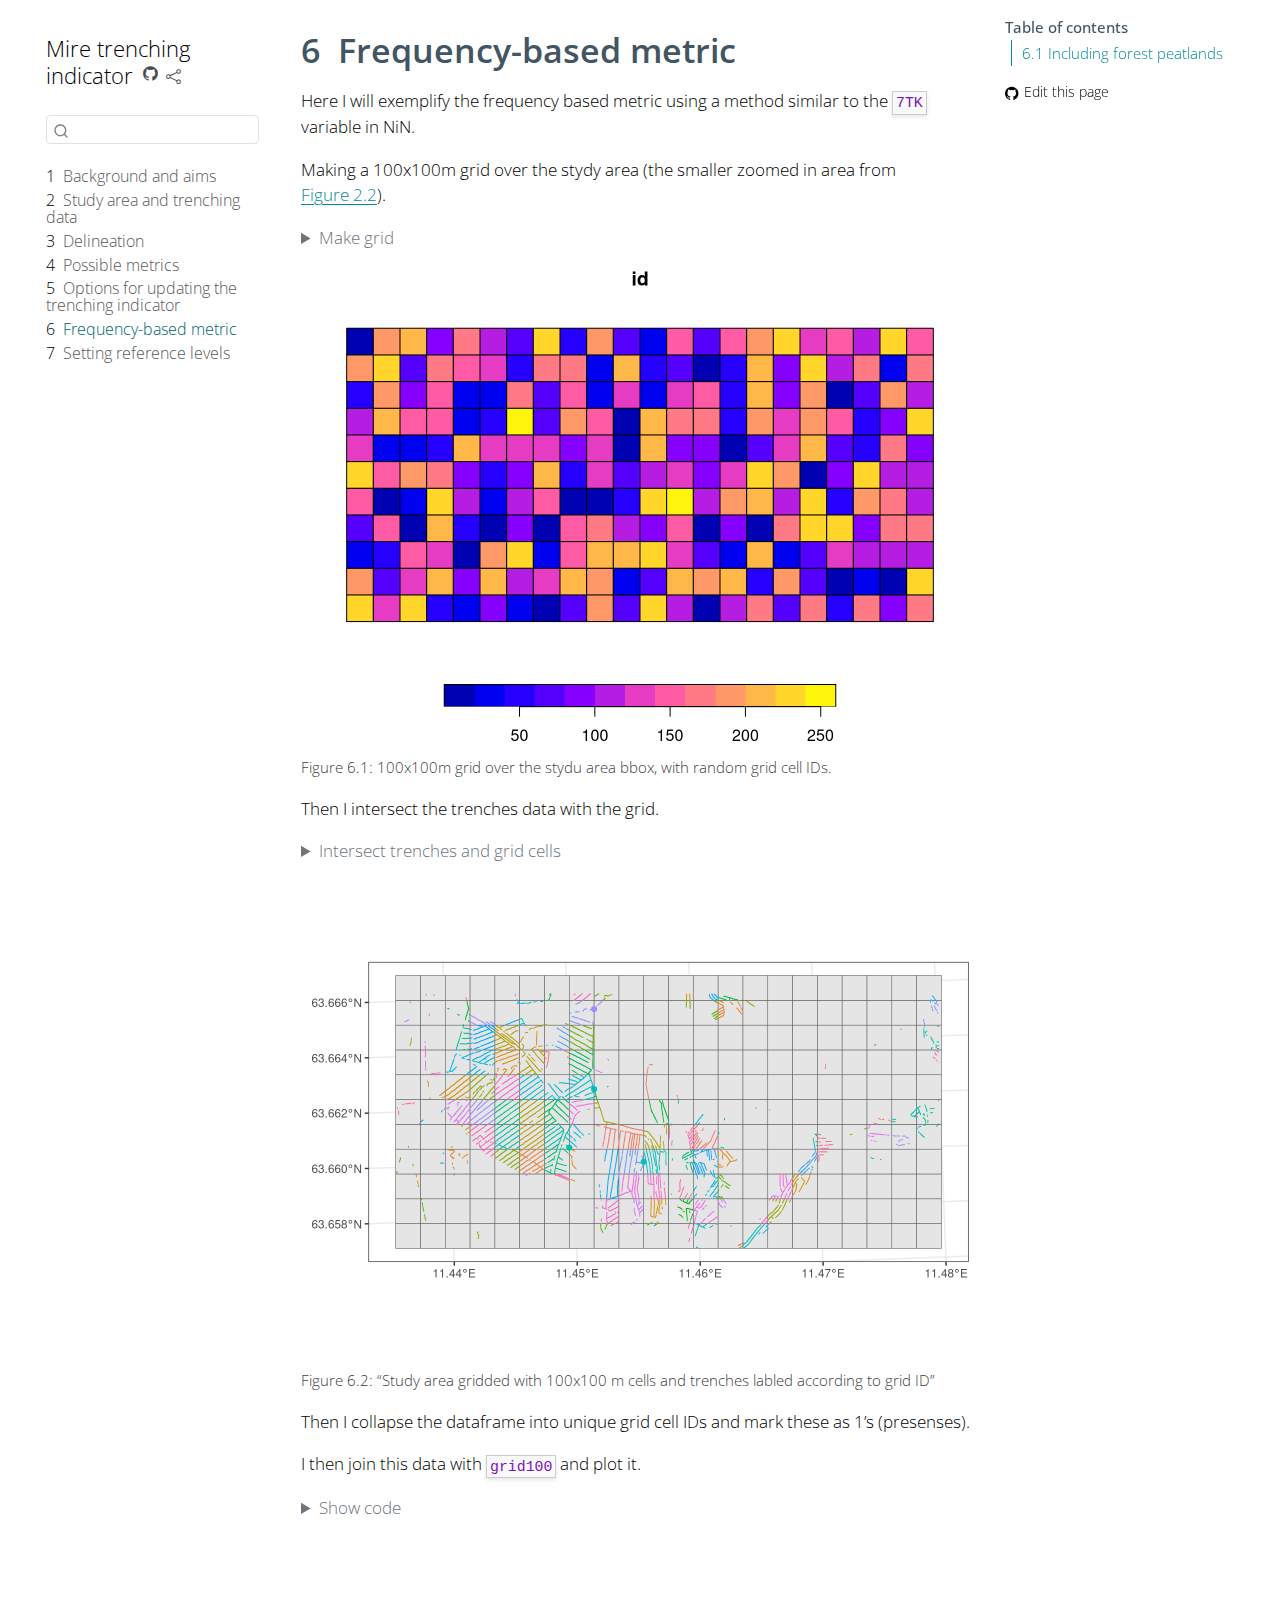
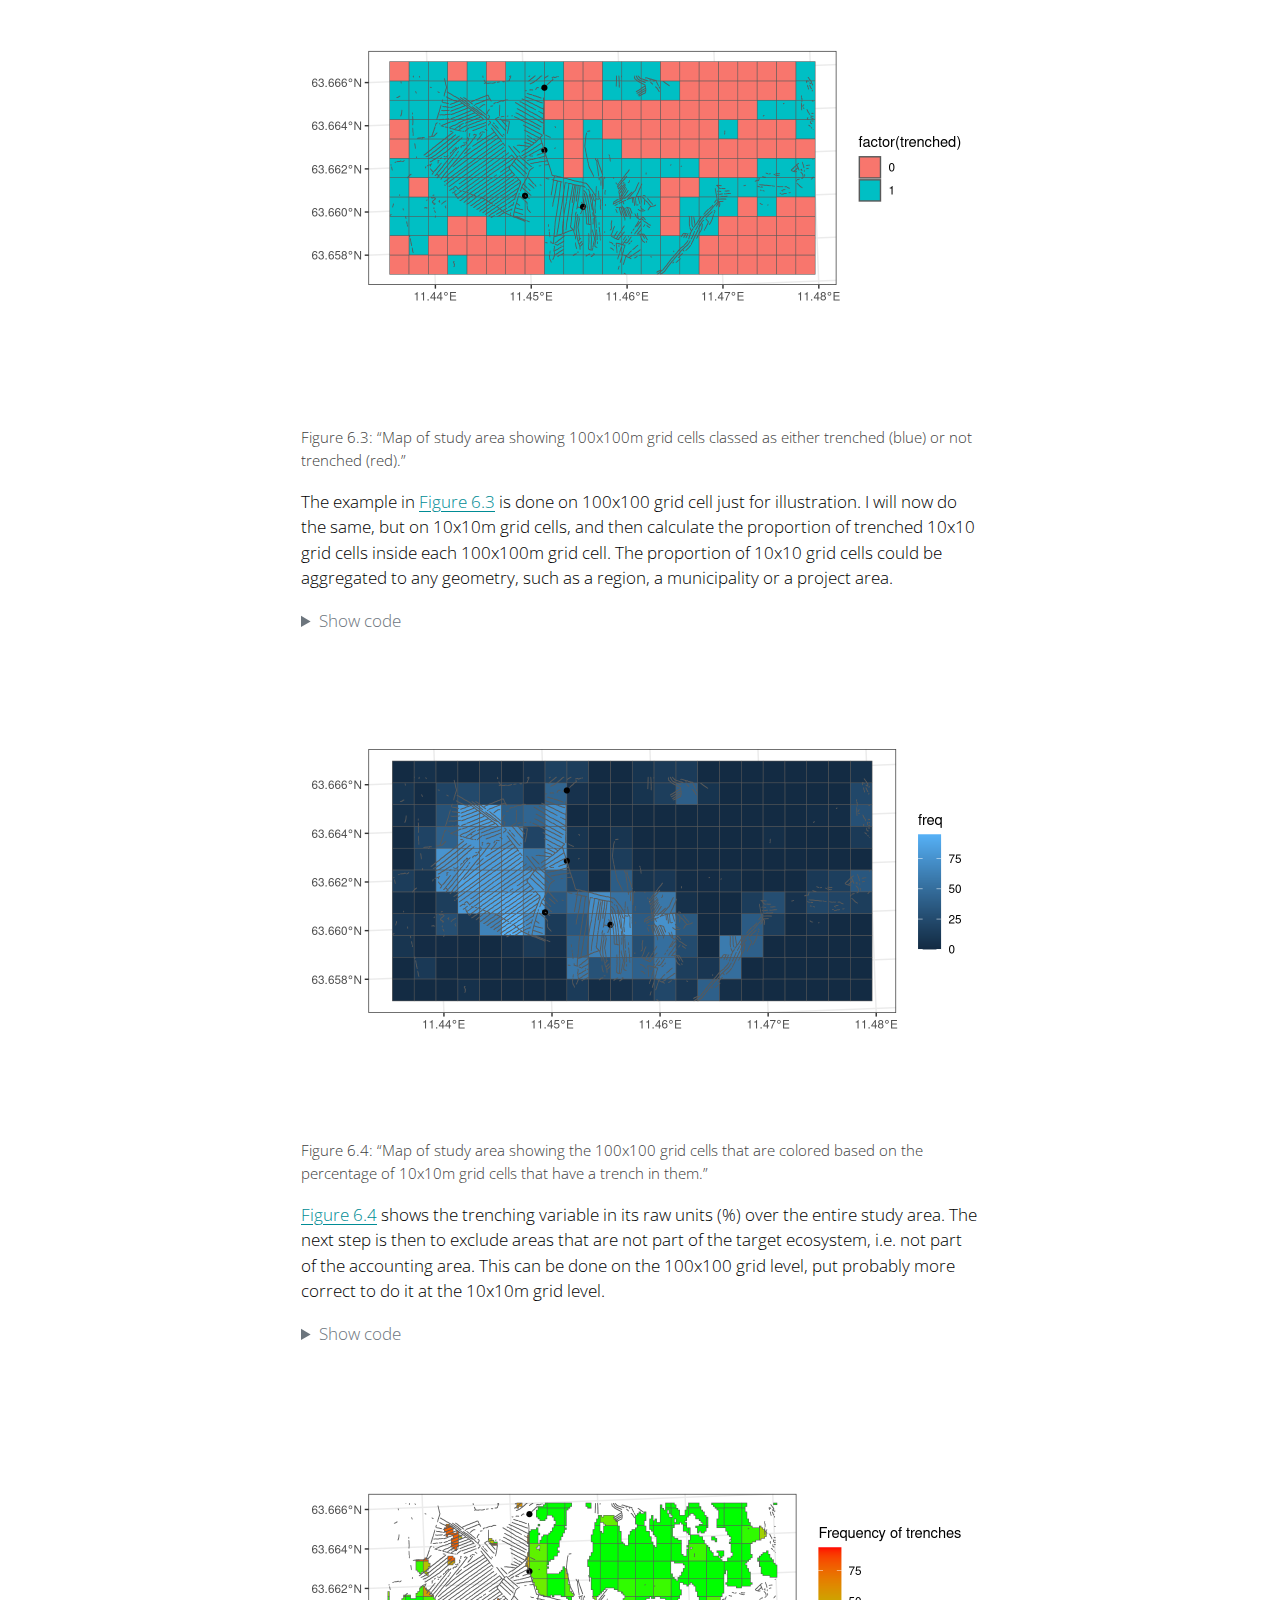
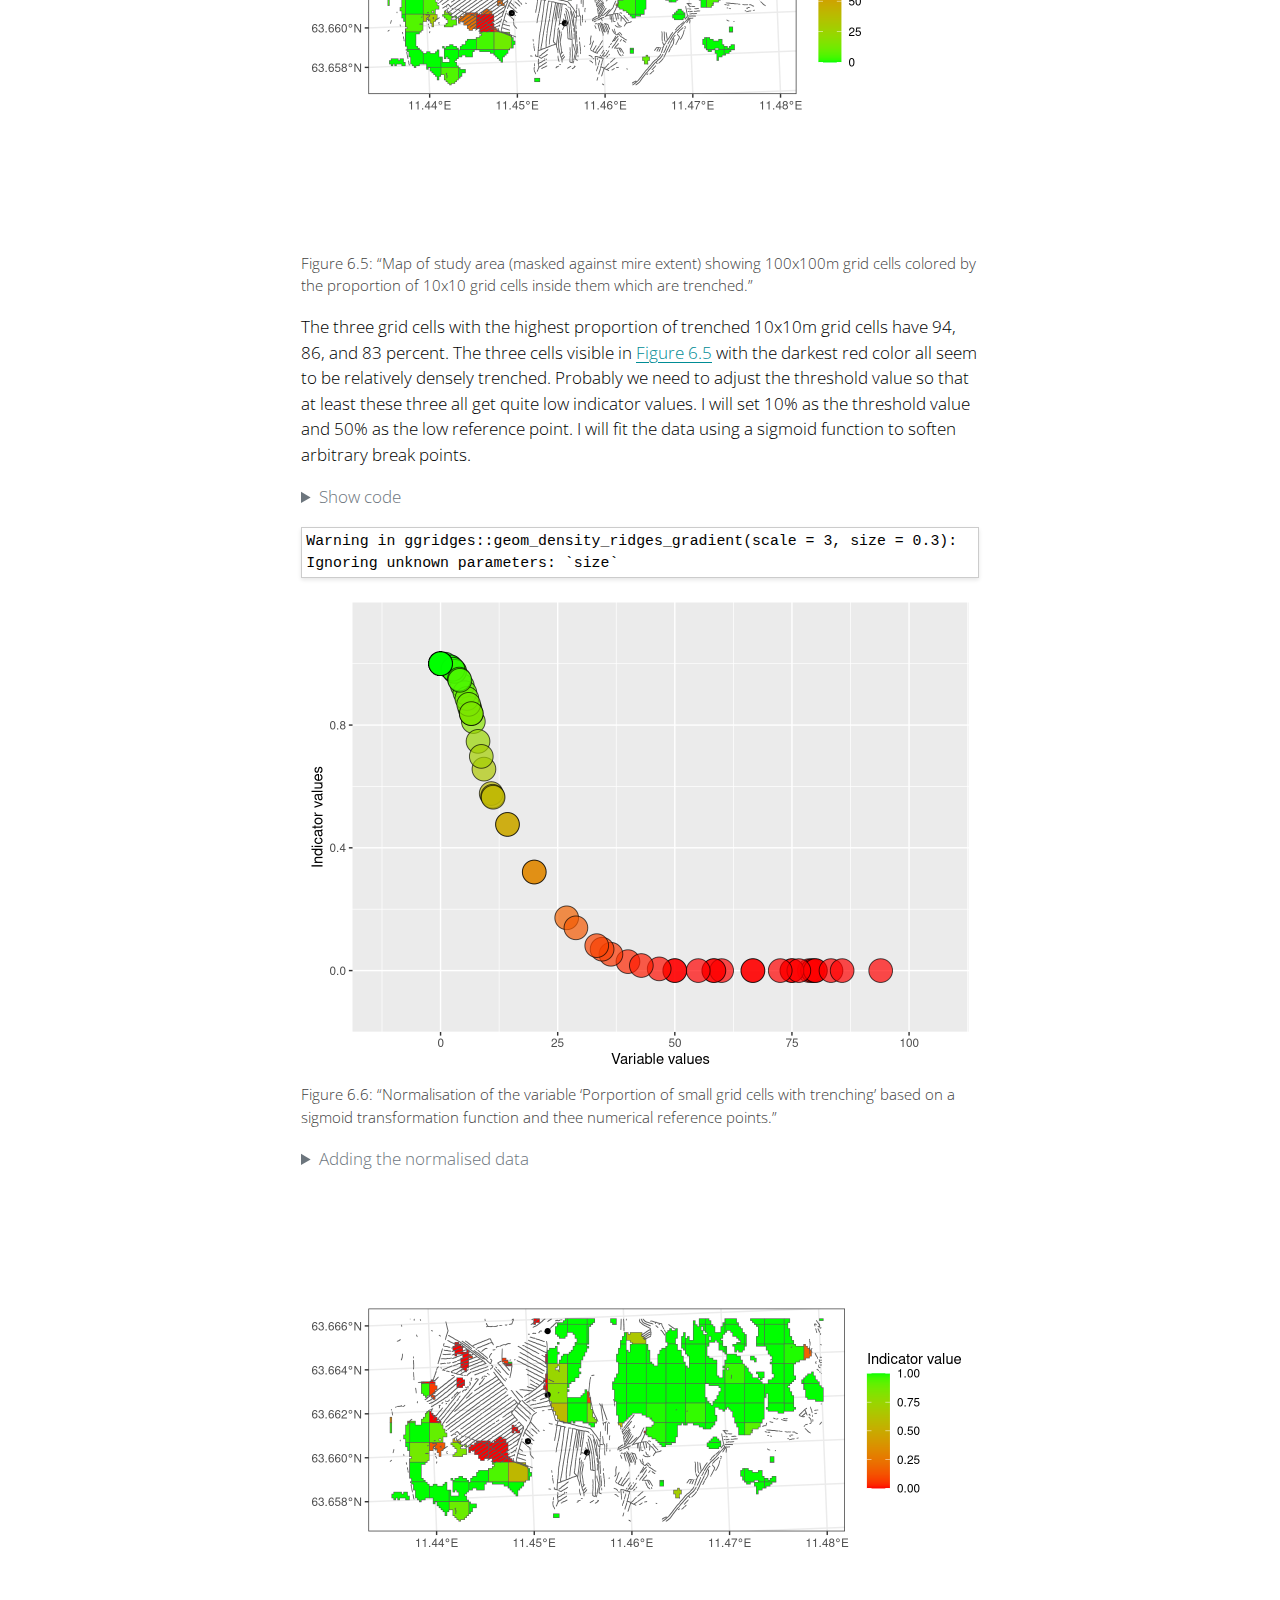
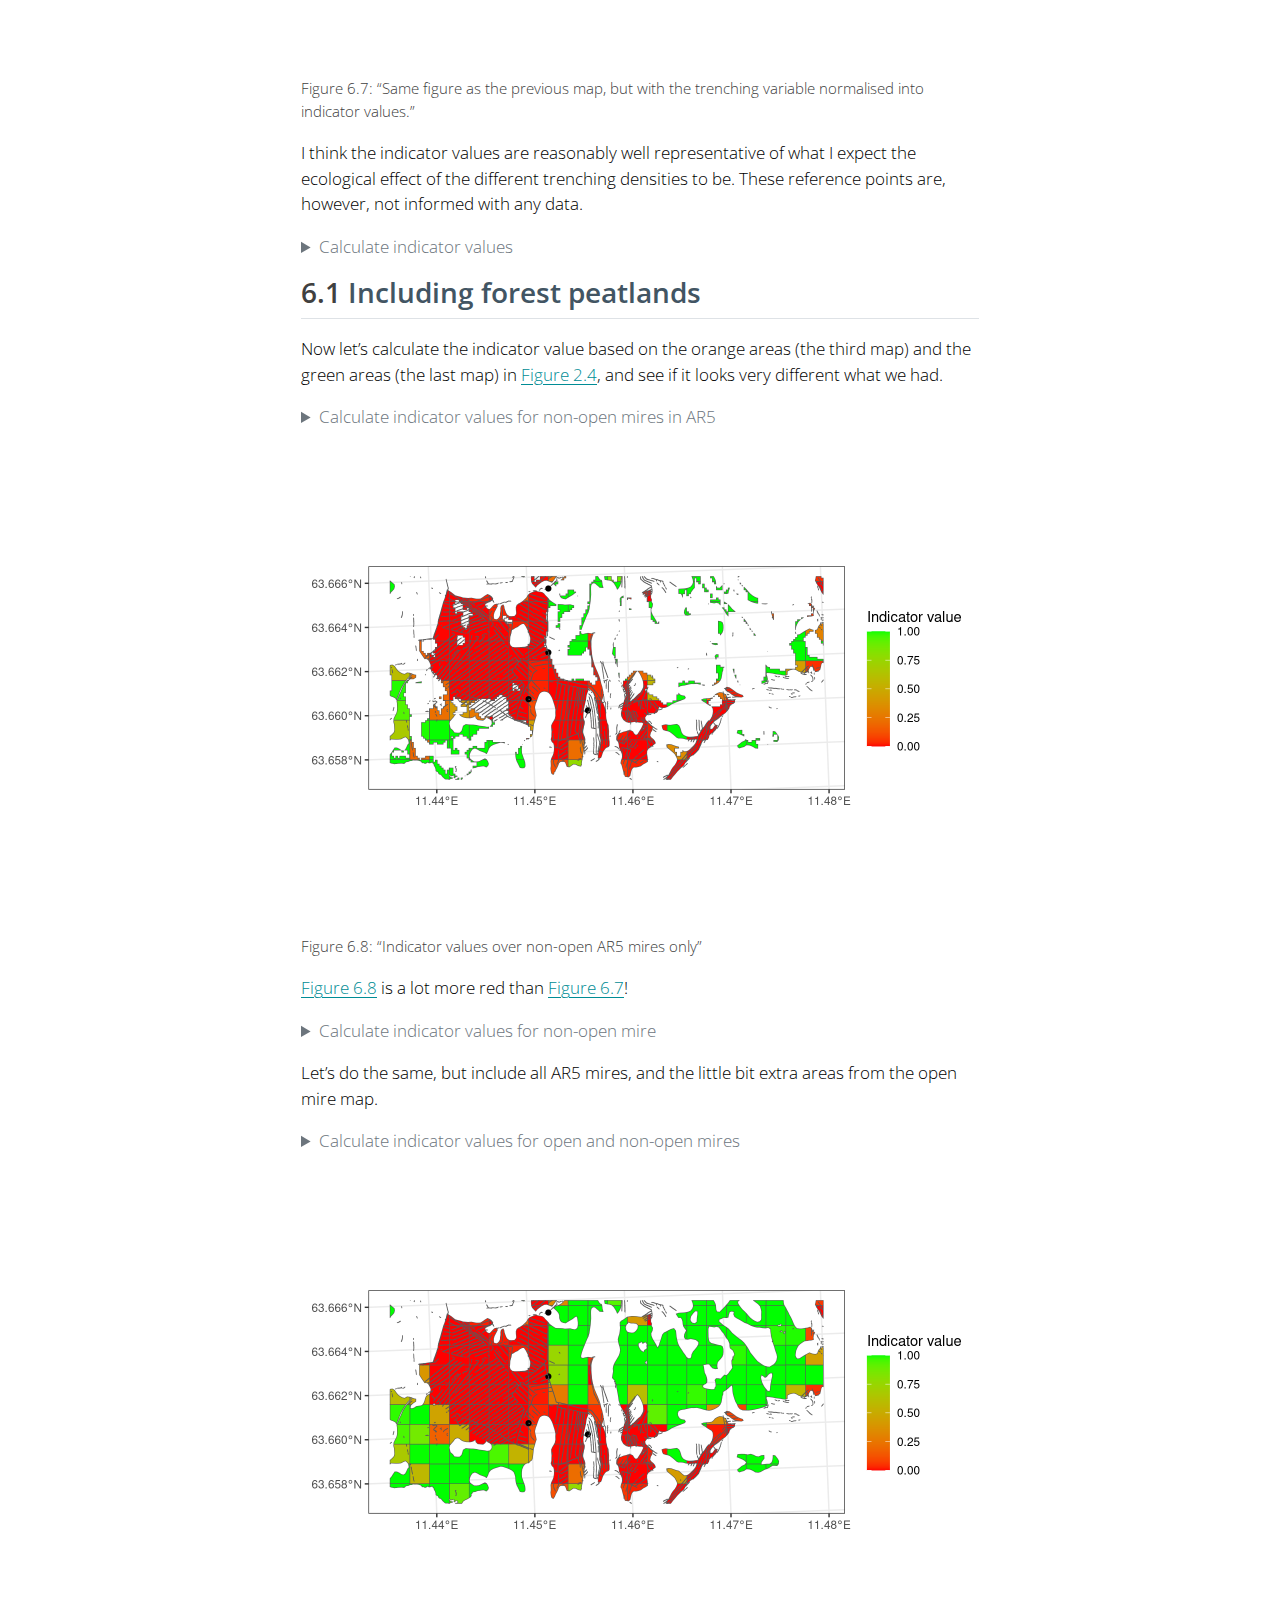
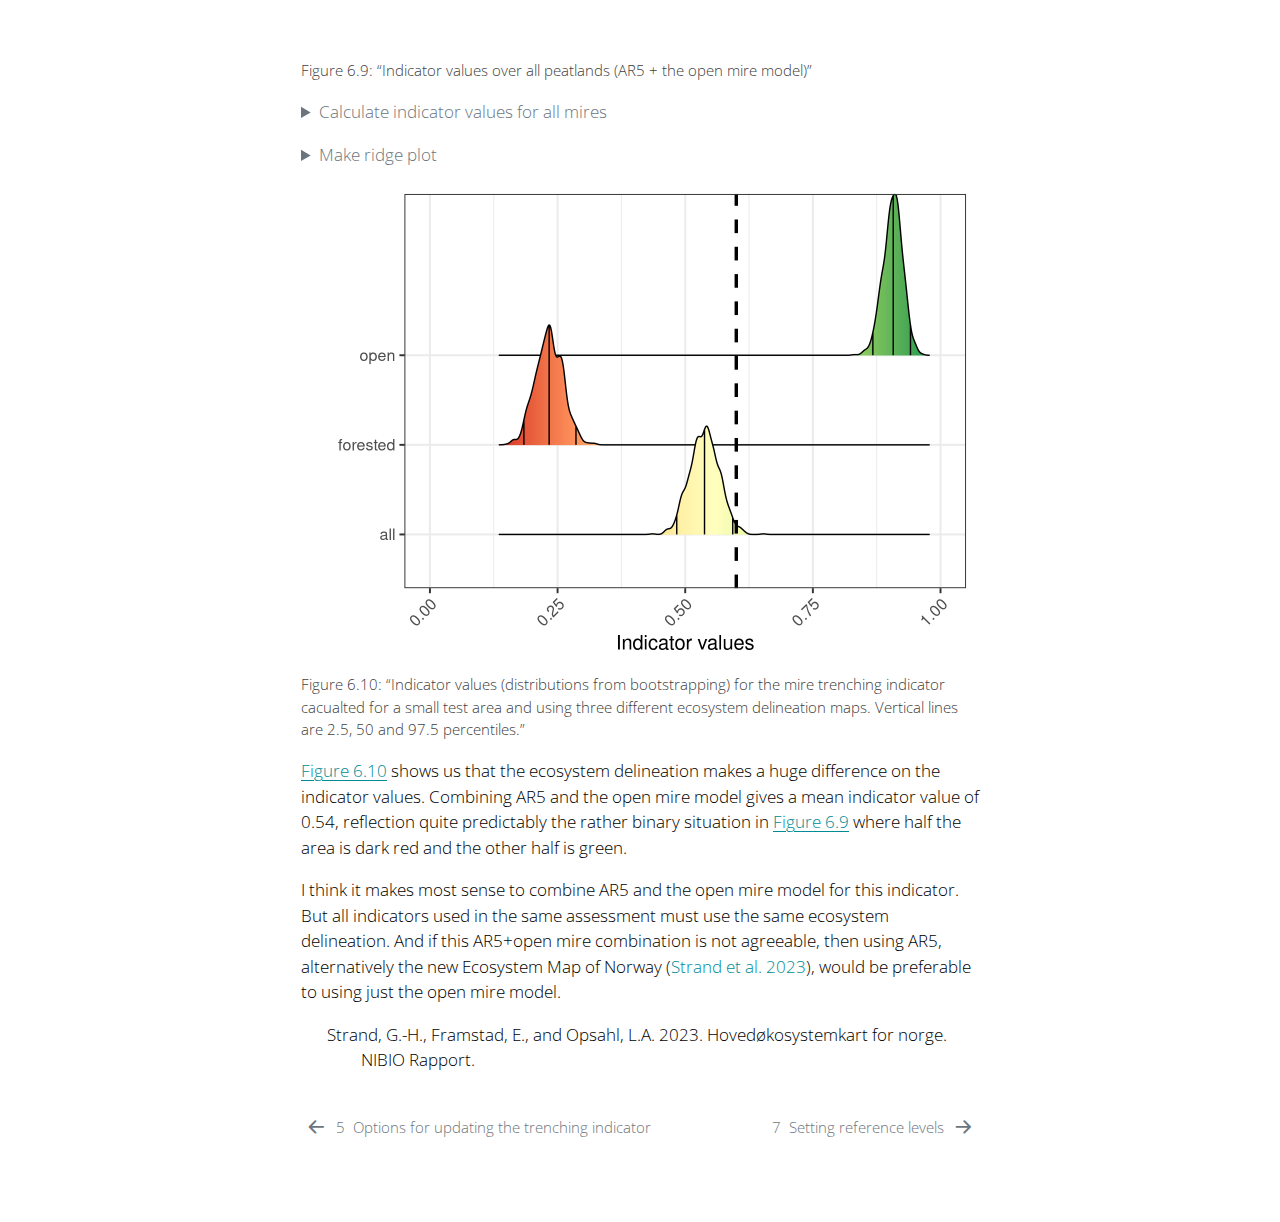
==== commit 4ba36048: "Built site for gh-pages" ====
--- a/7TK.html
+++ b/7TK.html
@@ -81,6 +81,7 @@
 <script src="site_libs/quarto-search/fuse.min.js"></script>
 <script src="site_libs/quarto-search/quarto-search.js"></script>
 <meta name="quarto:offset" content="./">
+<link href="./calibration.html" rel="next">
 <link href="./how-to-update.html" rel="prev">
 <script src="site_libs/quarto-html/quarto.js"></script>
 <script src="site_libs/quarto-html/popper.min.js"></script>
@@ -208,6 +209,12 @@
  <span class="menu-text"><span class="chapter-number">6</span>&nbsp; <span class="chapter-title">Frequency-based metric</span></span></a>
   </div>
 </li>
+        <li class="sidebar-item">
+  <div class="sidebar-item-container"> 
+  <a href="./calibration.html" class="sidebar-item-text sidebar-link">
+ <span class="menu-text"><span class="chapter-number">7</span>&nbsp; <span class="chapter-title">Setting reference levels</span></span></a>
+  </div>
+</li>
     </ul>
 </div>
 </nav><div id="quarto-sidebar-glass" class="quarto-sidebar-collapse-item" data-bs-toggle="collapse" data-bs-target=".quarto-sidebar-collapse-item"></div>
@@ -513,7 +520,7 @@
 </div>
 <section id="including-forest-peatlands" class="level2" data-number="6.1"><h2 data-number="6.1" class="anchored" data-anchor-id="including-forest-peatlands">
 <span class="header-section-number">6.1</span> Including forest peatlands</h2>
-<p>Now let’s calculate the indicator value based on the orange areas (the third map) and the green areas (the last map) in <span class="citation" data-cites="ifg-mireExtents">(<a href="#ref-ifg-mireExtents" role="doc-biblioref"><strong>ifg-mireExtents?</strong></a>)</span>, and see if it looks very different what we had.</p>
+<p>Now let’s calculate the indicator value based on the orange areas (the third map) and the green areas (the last map) in <a href="study-area.html#fig-mireExtents" class="quarto-xref">Figure&nbsp;<span>2.4</span></a>, and see if it looks very different what we had.</p>
 <div class="cell">
 <details class="code-fold"><summary>Calculate indicator values for non-open mires in AR5</summary><div class="sourceCode" id="cb10"><pre class="downlit sourceCode r code-with-copy"><code class="sourceCode R"><span><span class="va">grid100_freq3</span> <span class="op">&lt;-</span> <span class="va">trench_in_cell10</span> <span class="op">|&gt;</span></span>
 <span>  <span class="fu">st_intersection</span><span class="op">(</span><span class="va">ar5_nonOpen</span><span class="op">)</span> <span class="op">|&gt;</span></span>
@@ -626,6 +633,13 @@
 <span>  scaling_function <span class="op">=</span> <span class="st">"sigmoid"</span>,</span>
 <span>  reverse<span class="op">=</span><span class="cn">T</span>,</span>
 <span>  plot <span class="op">=</span> <span class="cn">F</span><span class="op">)</span><span class="op">)</span></span>
+<span></span>
+<span><span class="co"># Option to have uniform class:</span></span>
+<span><span class="va">grid100_freq4</span> <span class="op">&lt;-</span> <span class="va">grid100_freq4</span> <span class="op">|&gt;</span></span>
+<span>  <span class="fu">st_cast</span><span class="op">(</span><span class="st">"MULTIPOLYGON"</span><span class="op">)</span> <span class="op">|&gt;</span></span>
+<span>  <span class="fu">st_cast</span><span class="op">(</span><span class="st">"POLYGON"</span><span class="op">)</span></span>
+<span></span>
+<span><span class="co">#saveRDS(grid100_freq4, "data/grid100_freq4.rds")</span></span>
 <span></span>
 <span><span class="va">grid100_freq4</span> <span class="op">|&gt;</span></span>
 <span>  <span class="fu">ggplot</span><span class="op">(</span><span class="op">)</span> <span class="op">+</span></span>
@@ -695,11 +709,7 @@
 <span>  <span class="fu">labs</span><span class="op">(</span>y <span class="op">=</span> <span class="st">""</span>, x <span class="op">=</span> <span class="st">"Indicator values"</span><span class="op">)</span><span class="op">+</span></span>
 <span>  <span class="fu">xlim</span><span class="op">(</span><span class="fu"><a href="https://rdrr.io/r/base/c.html">c</a></span><span class="op">(</span><span class="fl">0</span>,<span class="fl">1</span><span class="op">)</span></span>
 <span><span class="op">)</span></span></code><button title="Copy to Clipboard" class="code-copy-button"><i class="bi"></i></button></pre></div>
-</details><div class="cell-output cell-output-stderr">
-<pre><code>Warning: Using `size` aesthetic for lines was deprecated in ggplot2 3.4.0.
-ℹ Please use `linewidth` instead.</code></pre>
-</div>
-<div class="cell-output-display">
+</details><div class="cell-output-display">
 <div id="fig-ridge" class="quarto-float quarto-figure quarto-figure-center anchored">
 <figure class="quarto-float quarto-float-fig figure"><div aria-describedby="fig-ridge-caption-0ceaefa1-69ba-4598-a22c-09a6ac19f8ca">
 <img src="7TK_files/figure-html/fig-ridge-1.png" class="img-fluid figure-img" width="672">
@@ -1144,6 +1154,9 @@
       </a>          
   </div>
   <div class="nav-page nav-page-next">
+      <a href="./calibration.html" class="pagination-link" aria-label="Setting reference levels">
+        <span class="nav-page-text"><span class="chapter-number">7</span>&nbsp; <span class="chapter-title">Setting reference levels</span></span> <i class="bi bi-arrow-right-short"></i>
+      </a>
   </div>
 </nav>
 </div> <!-- /content -->
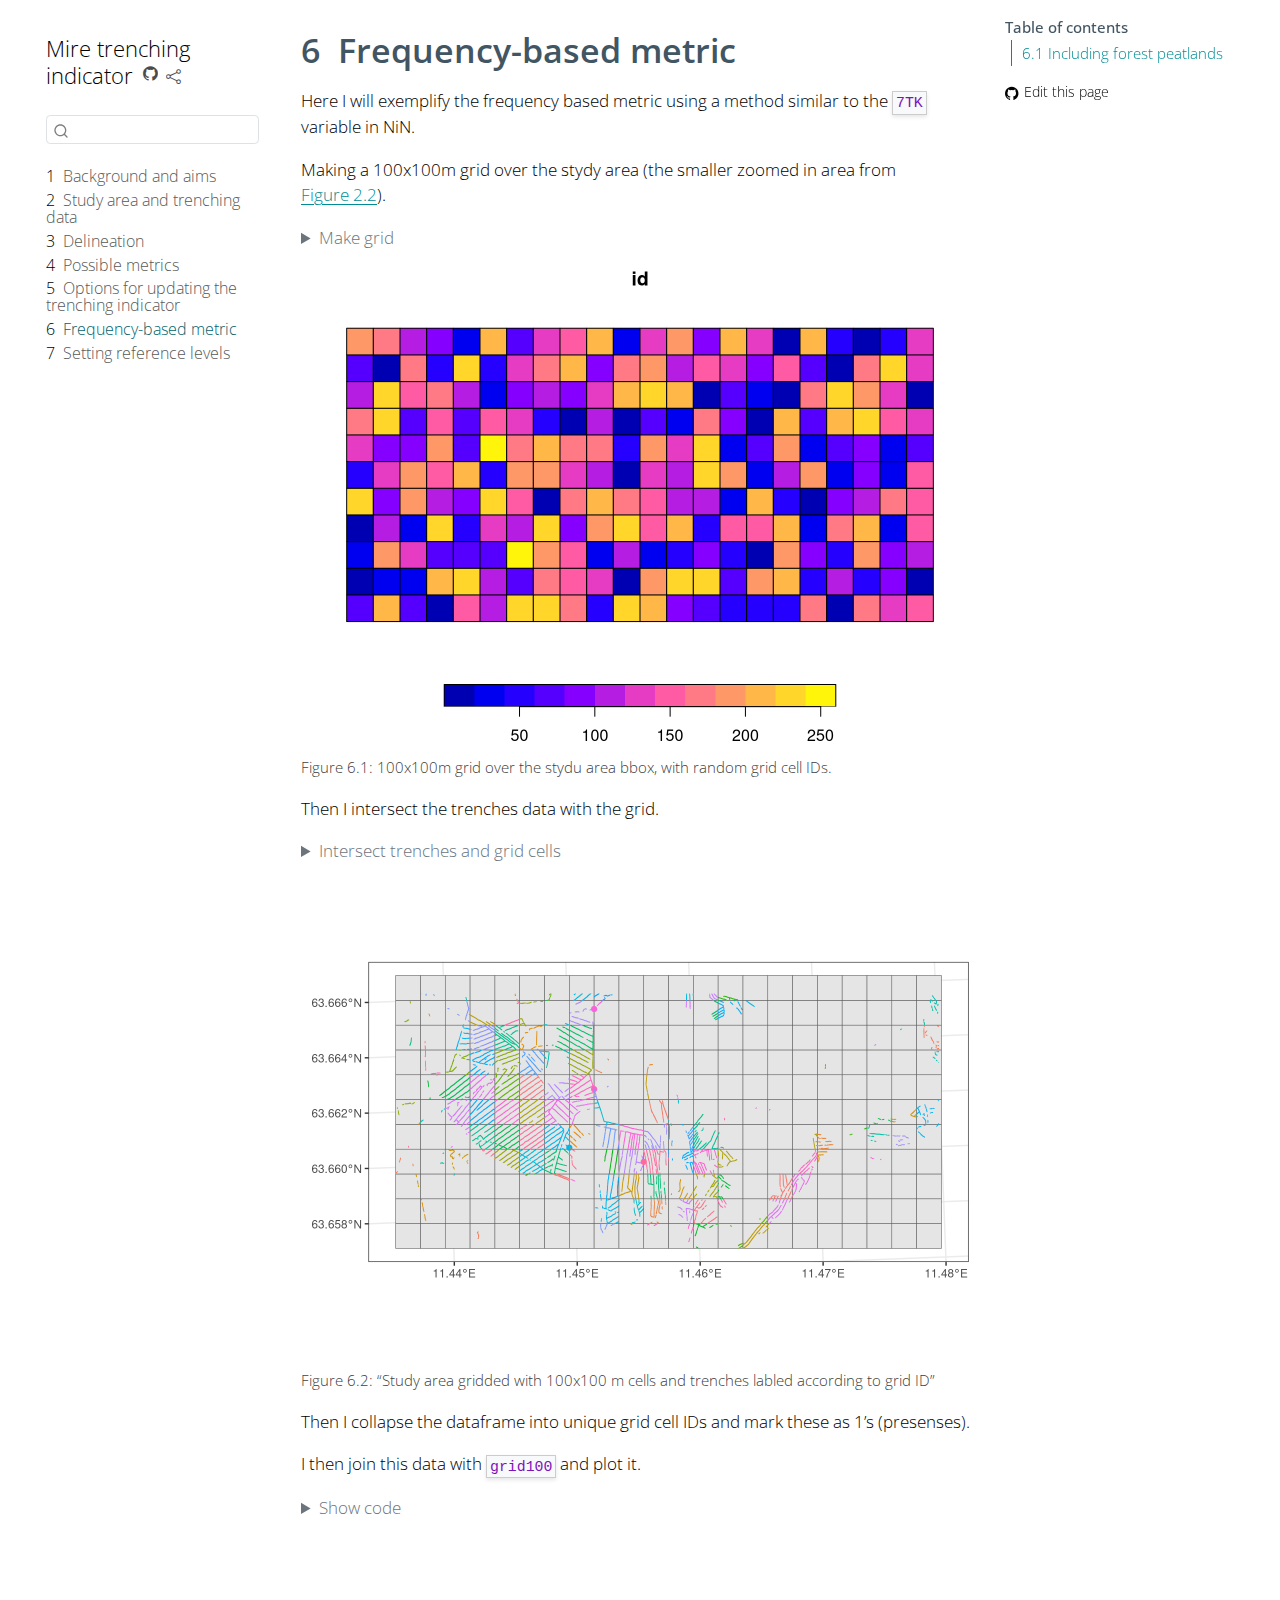
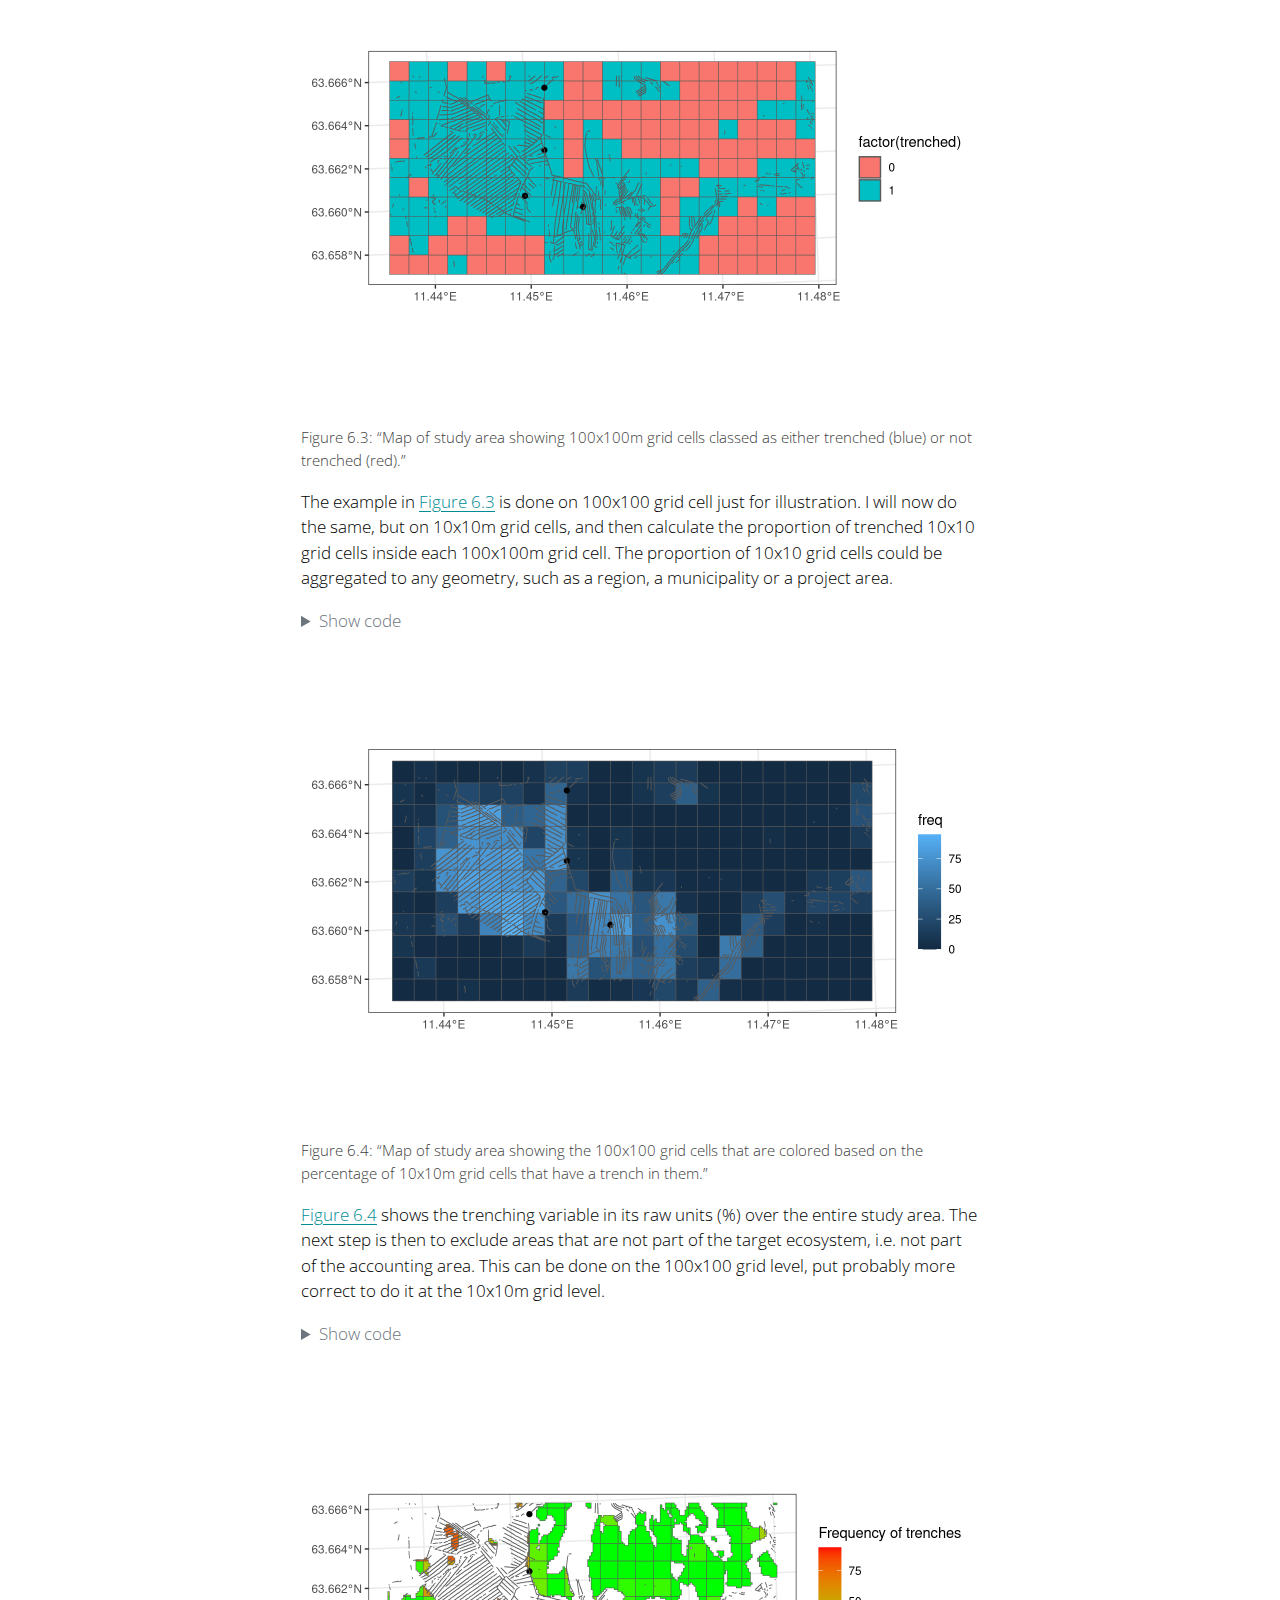
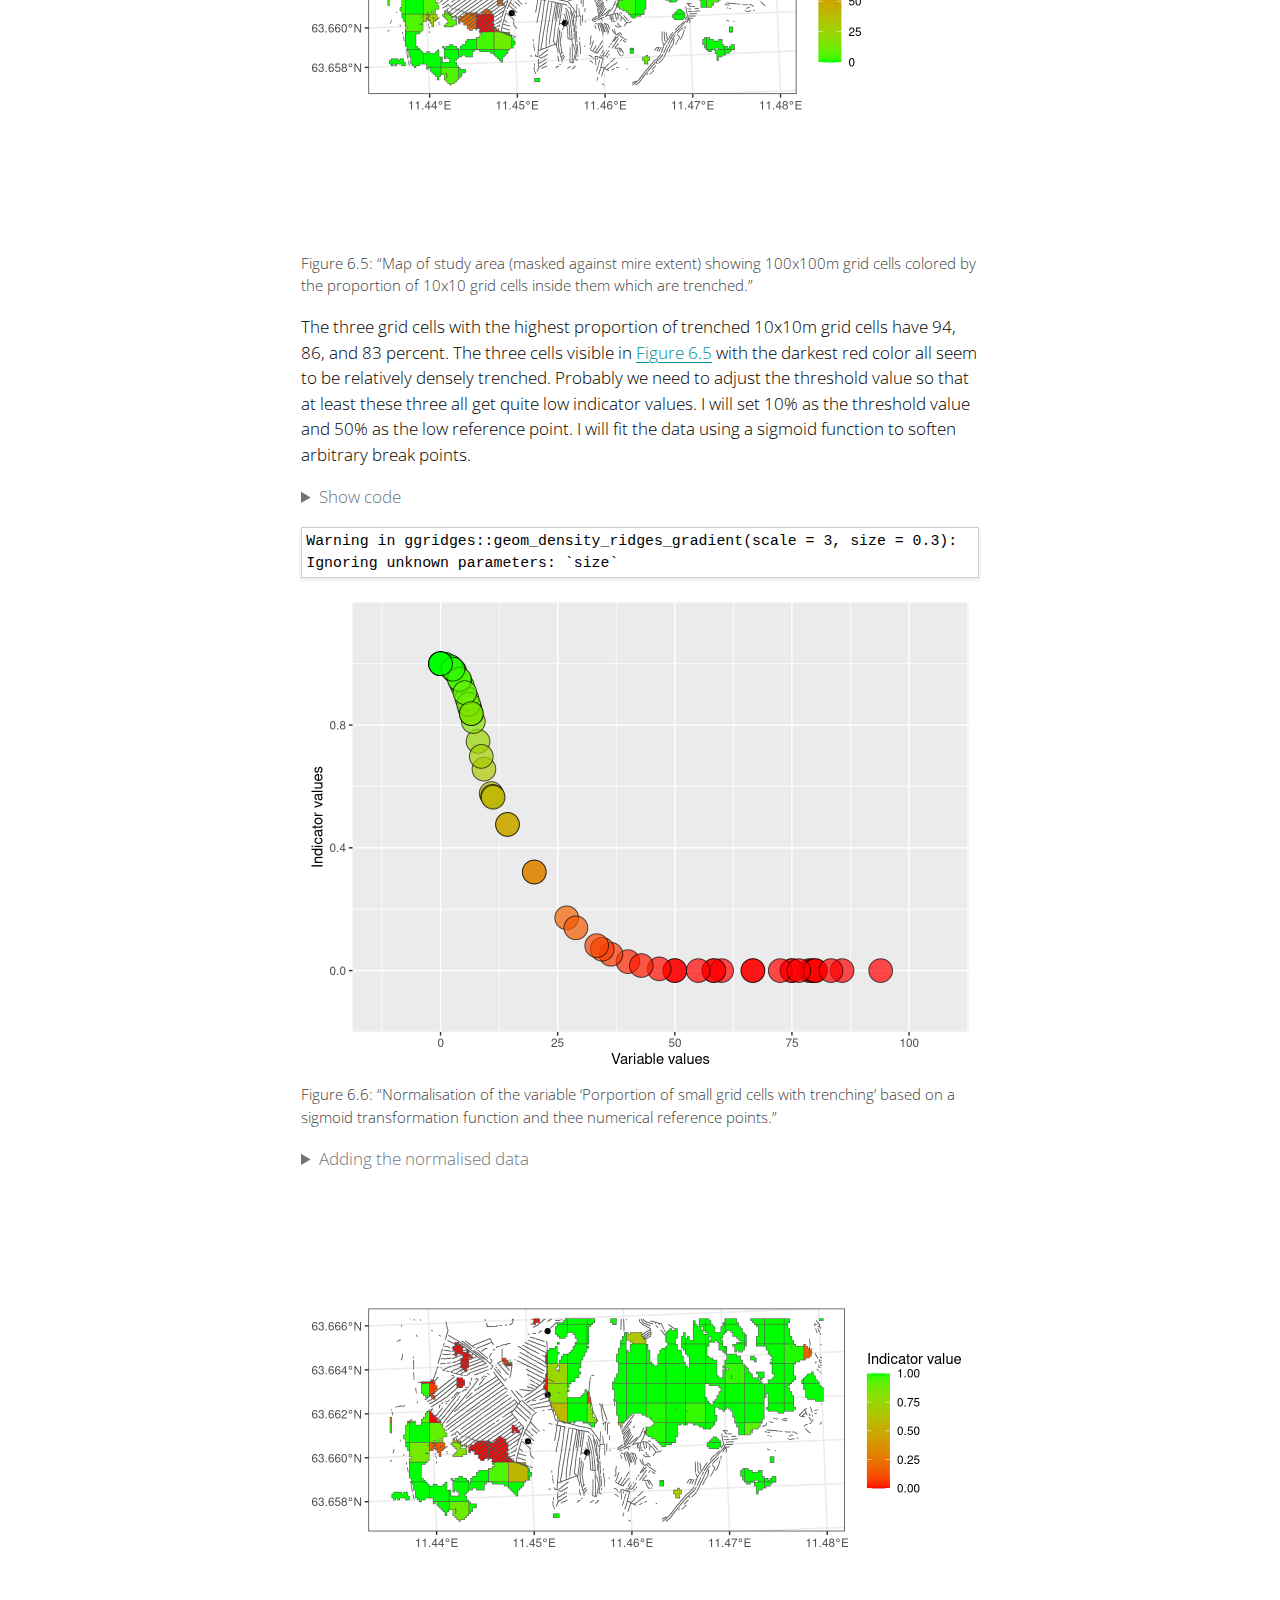
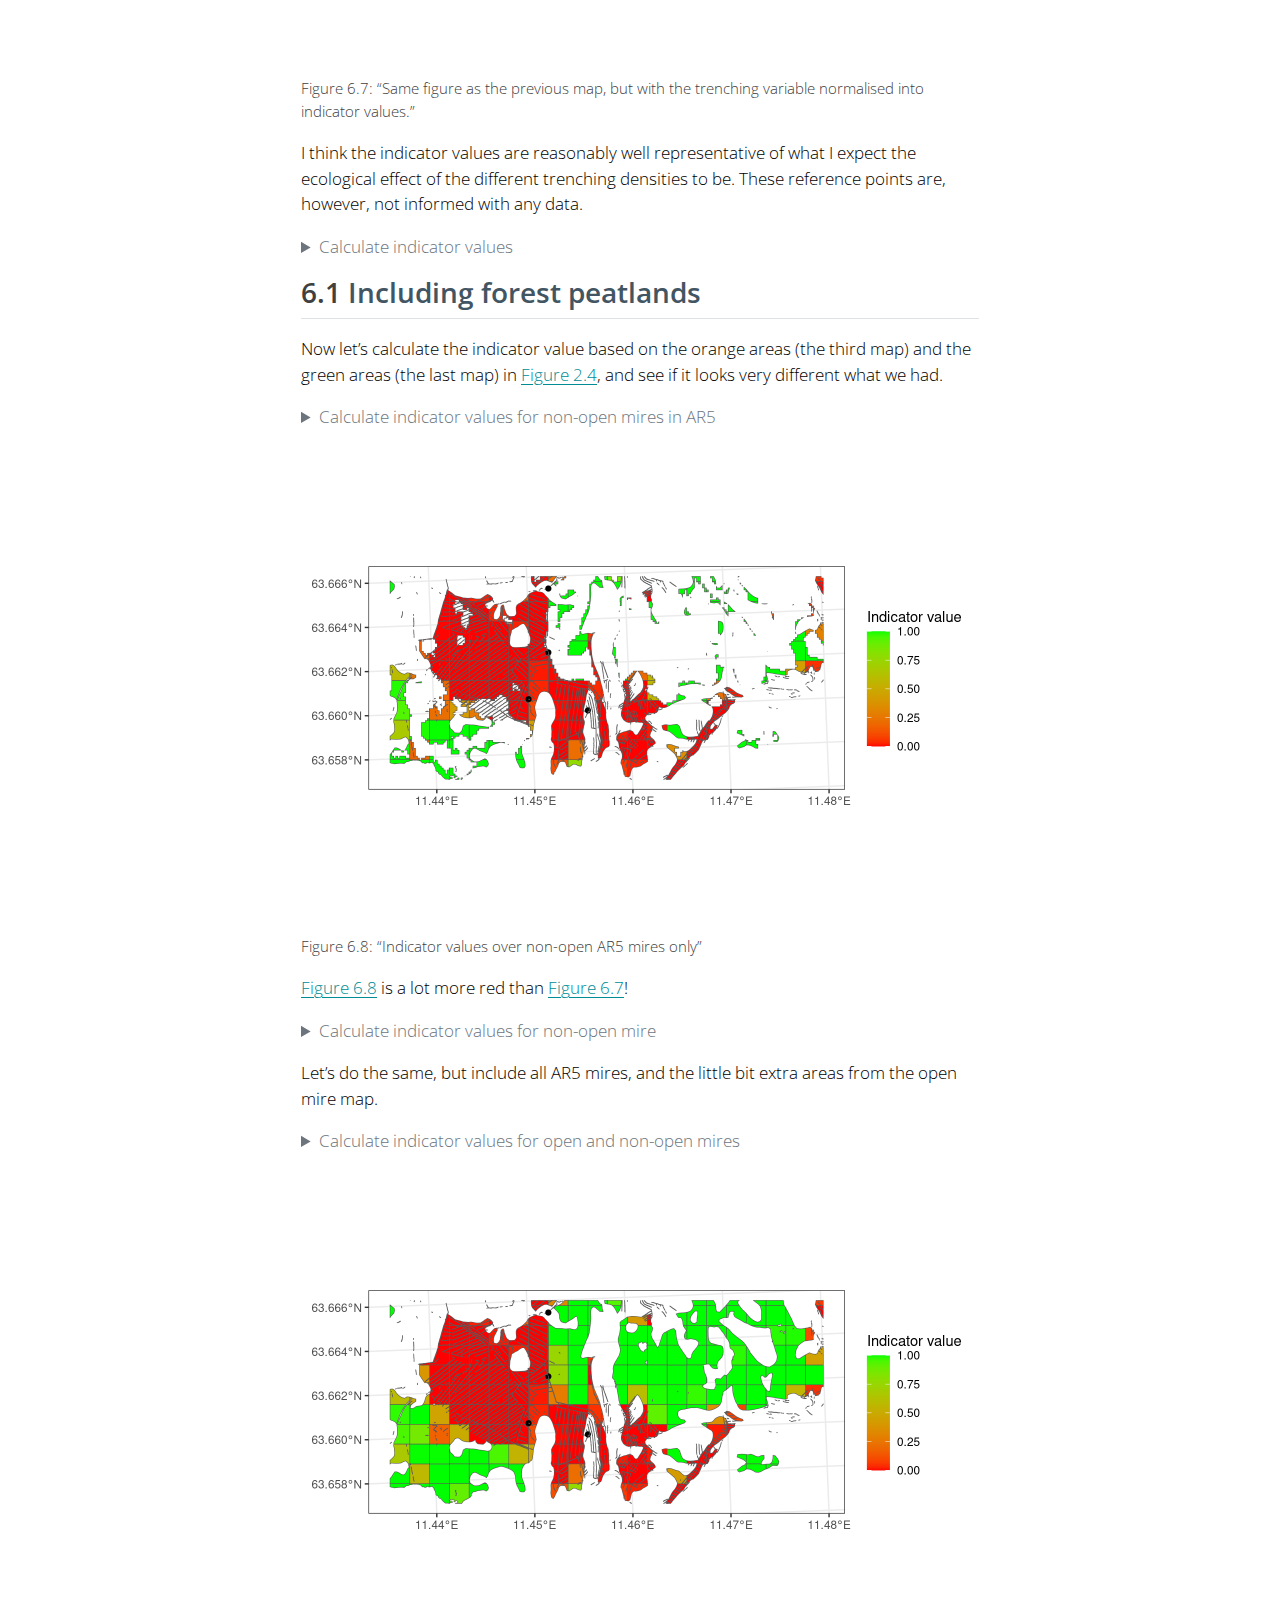
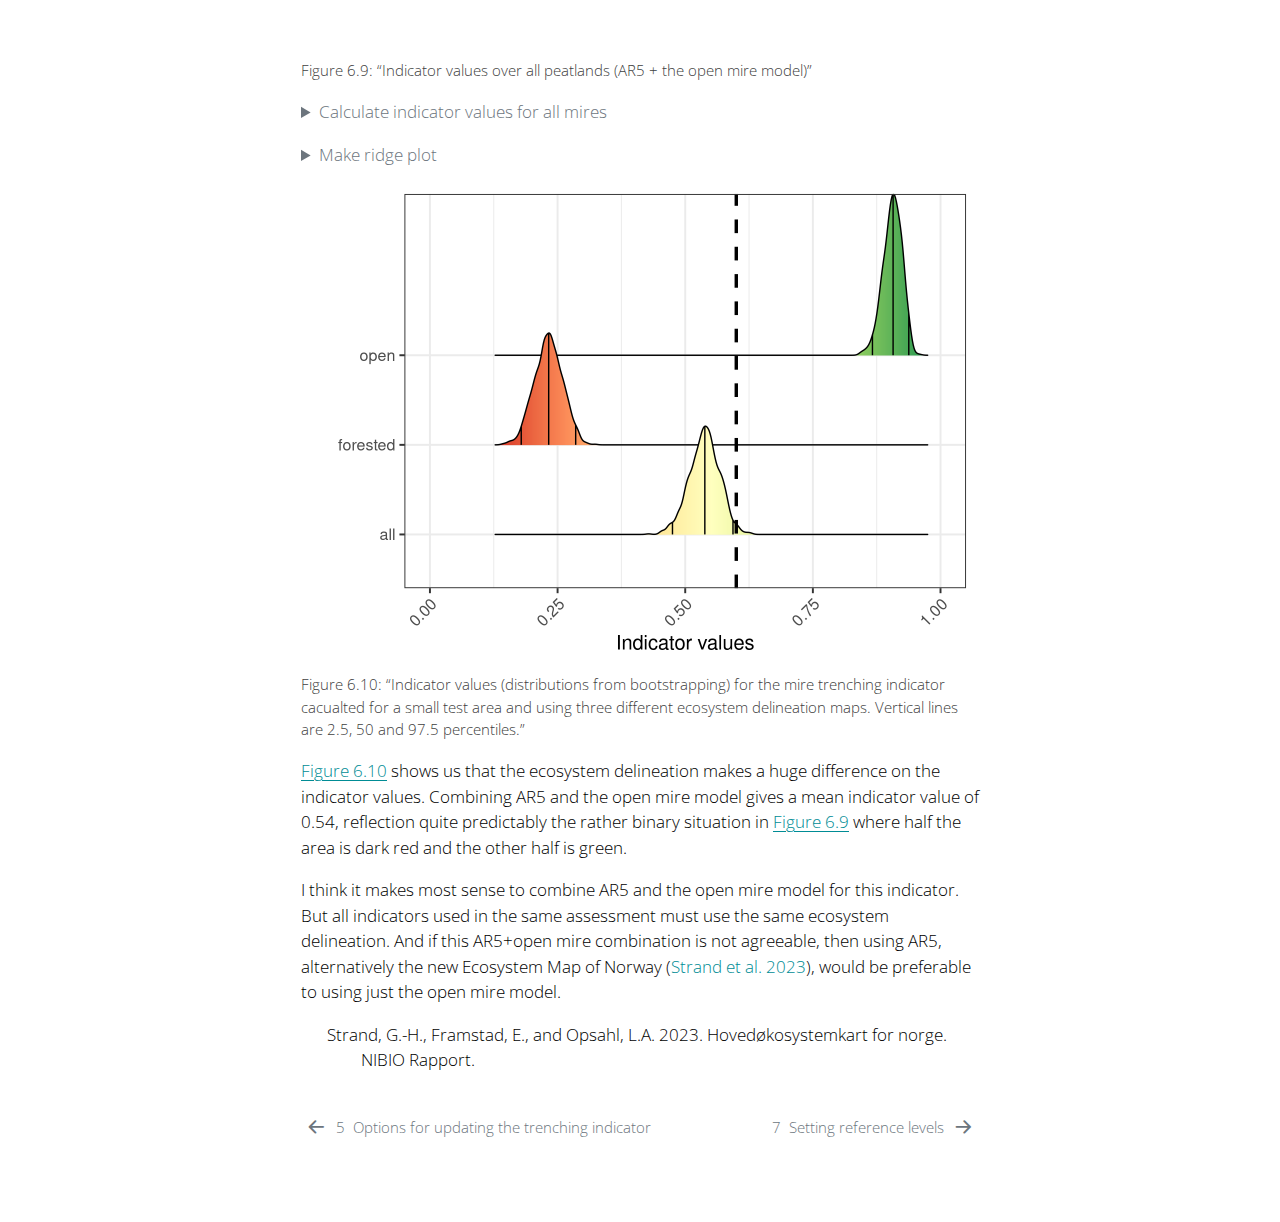
==== commit a9554a1e: "Built site for gh-pages" ====
--- a/7TK.html
+++ b/7TK.html
@@ -2,7 +2,7 @@
 <html xmlns="http://www.w3.org/1999/xhtml" lang="en" xml:lang="en"><head>
 <meta http-equiv="Content-Type" content="text/html; charset=UTF-8">
 <meta charset="utf-8">
-<meta name="generator" content="quarto-1.5.56">
+<meta name="generator" content="quarto-1.5.57">
 <meta name="viewport" content="width=device-width, initial-scale=1.0, user-scalable=yes">
 <meta name="description" content="An investigating into different consepts for an ecosystem condition indicator based on a map of mire trenches i Norway.">
 <title>6&nbsp; Frequency-based metric – Mire trenching indicator</title>
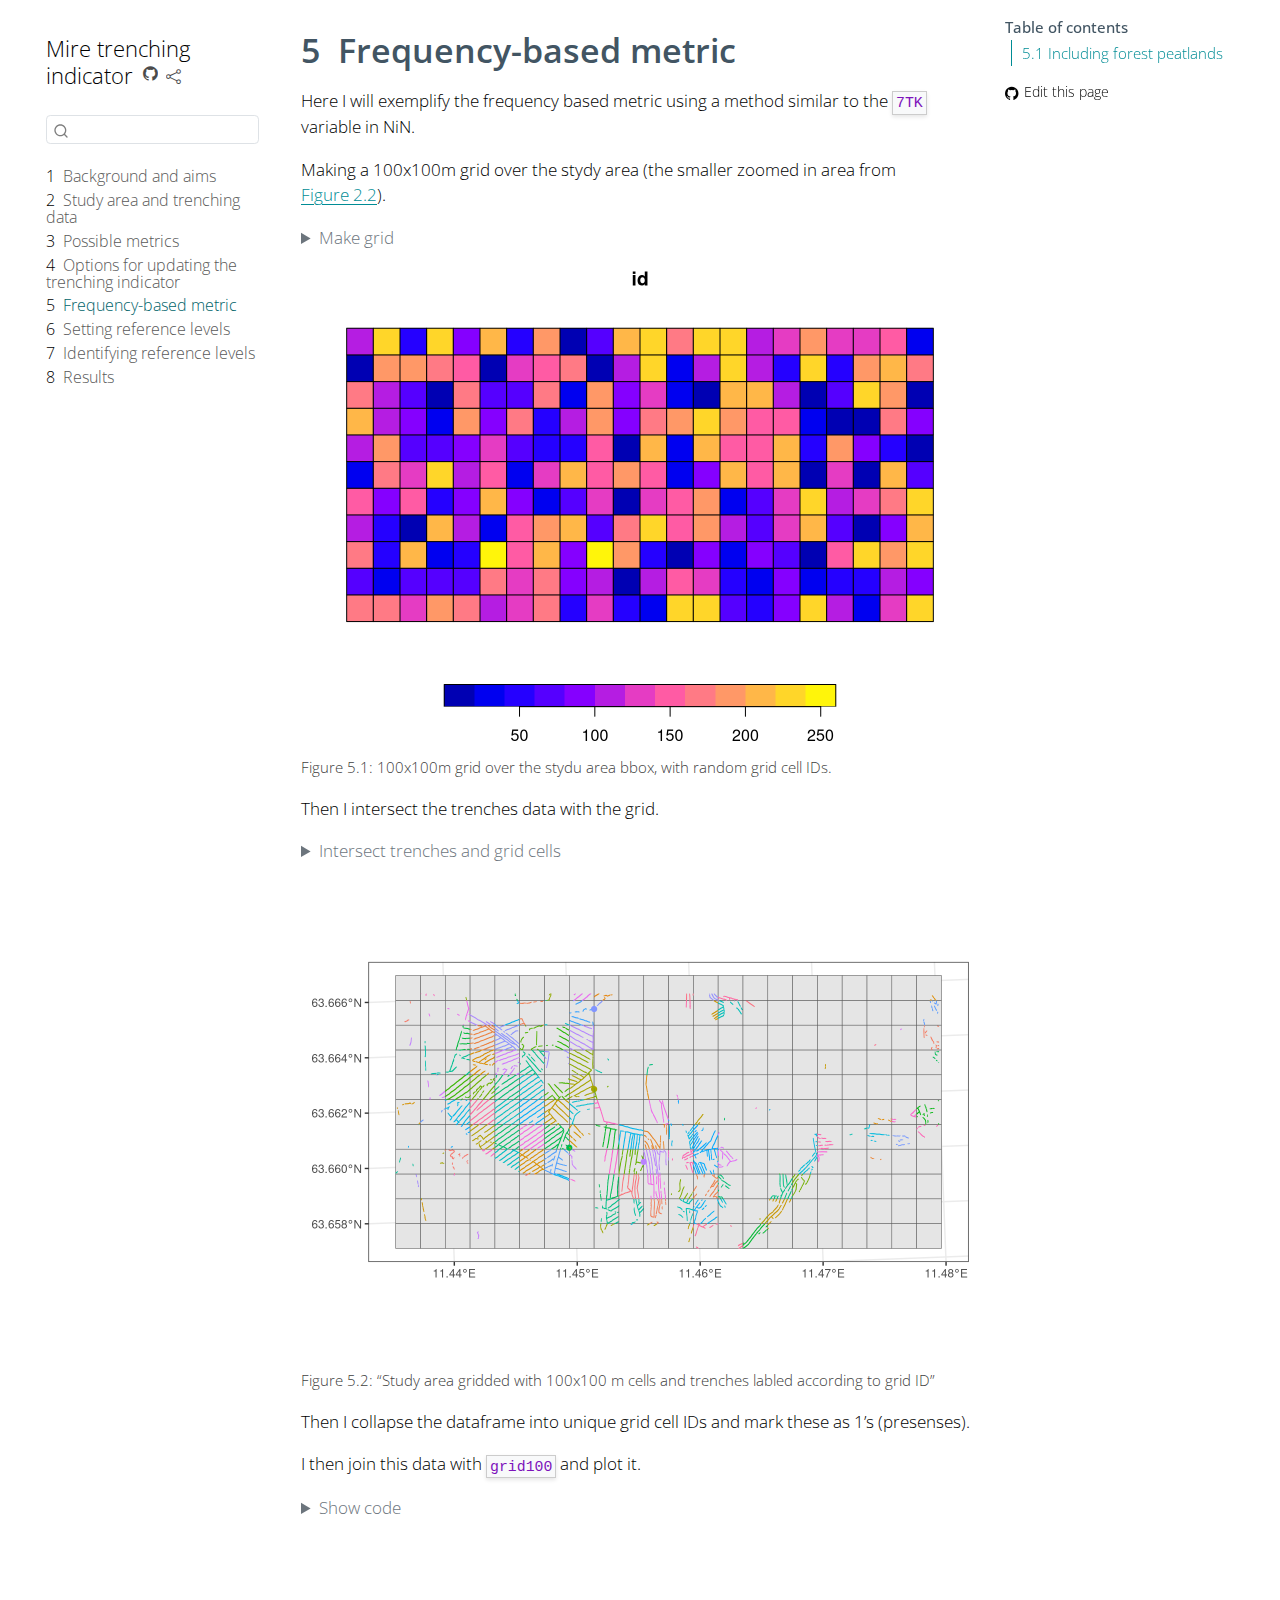
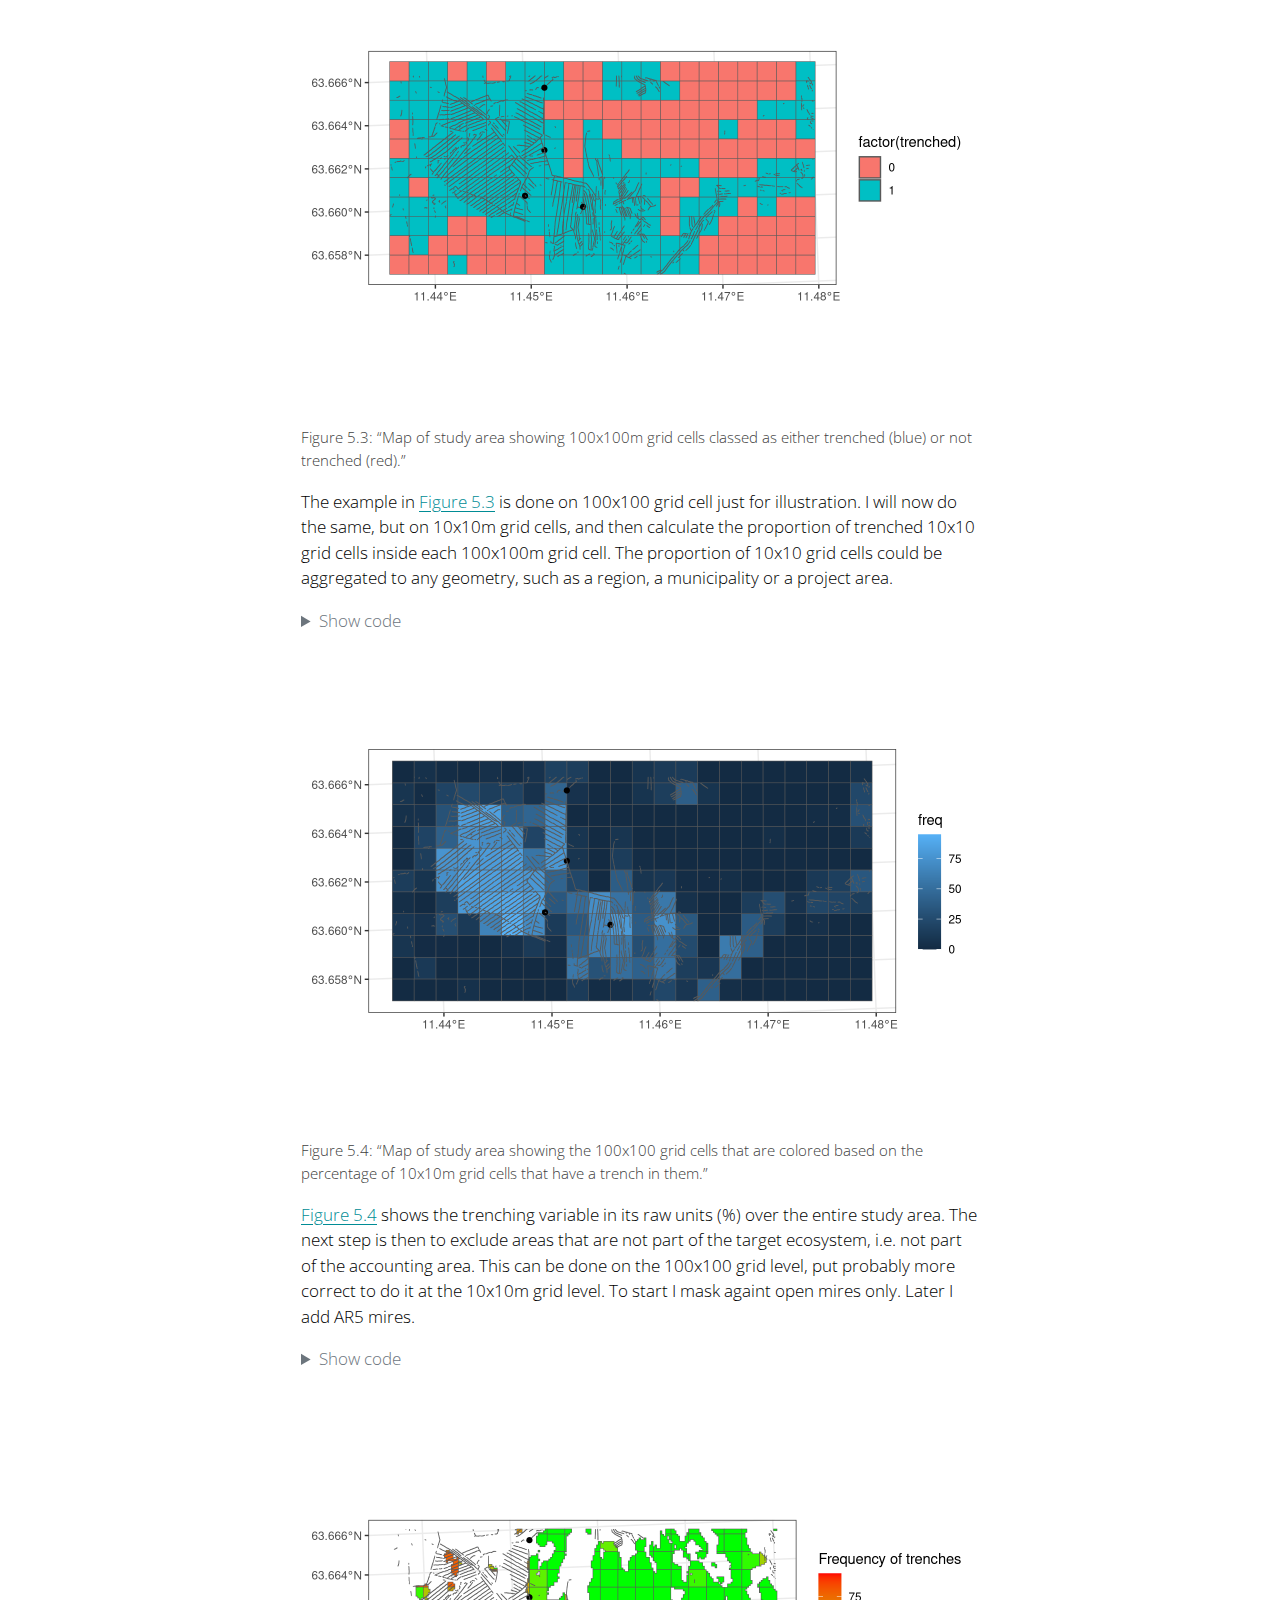
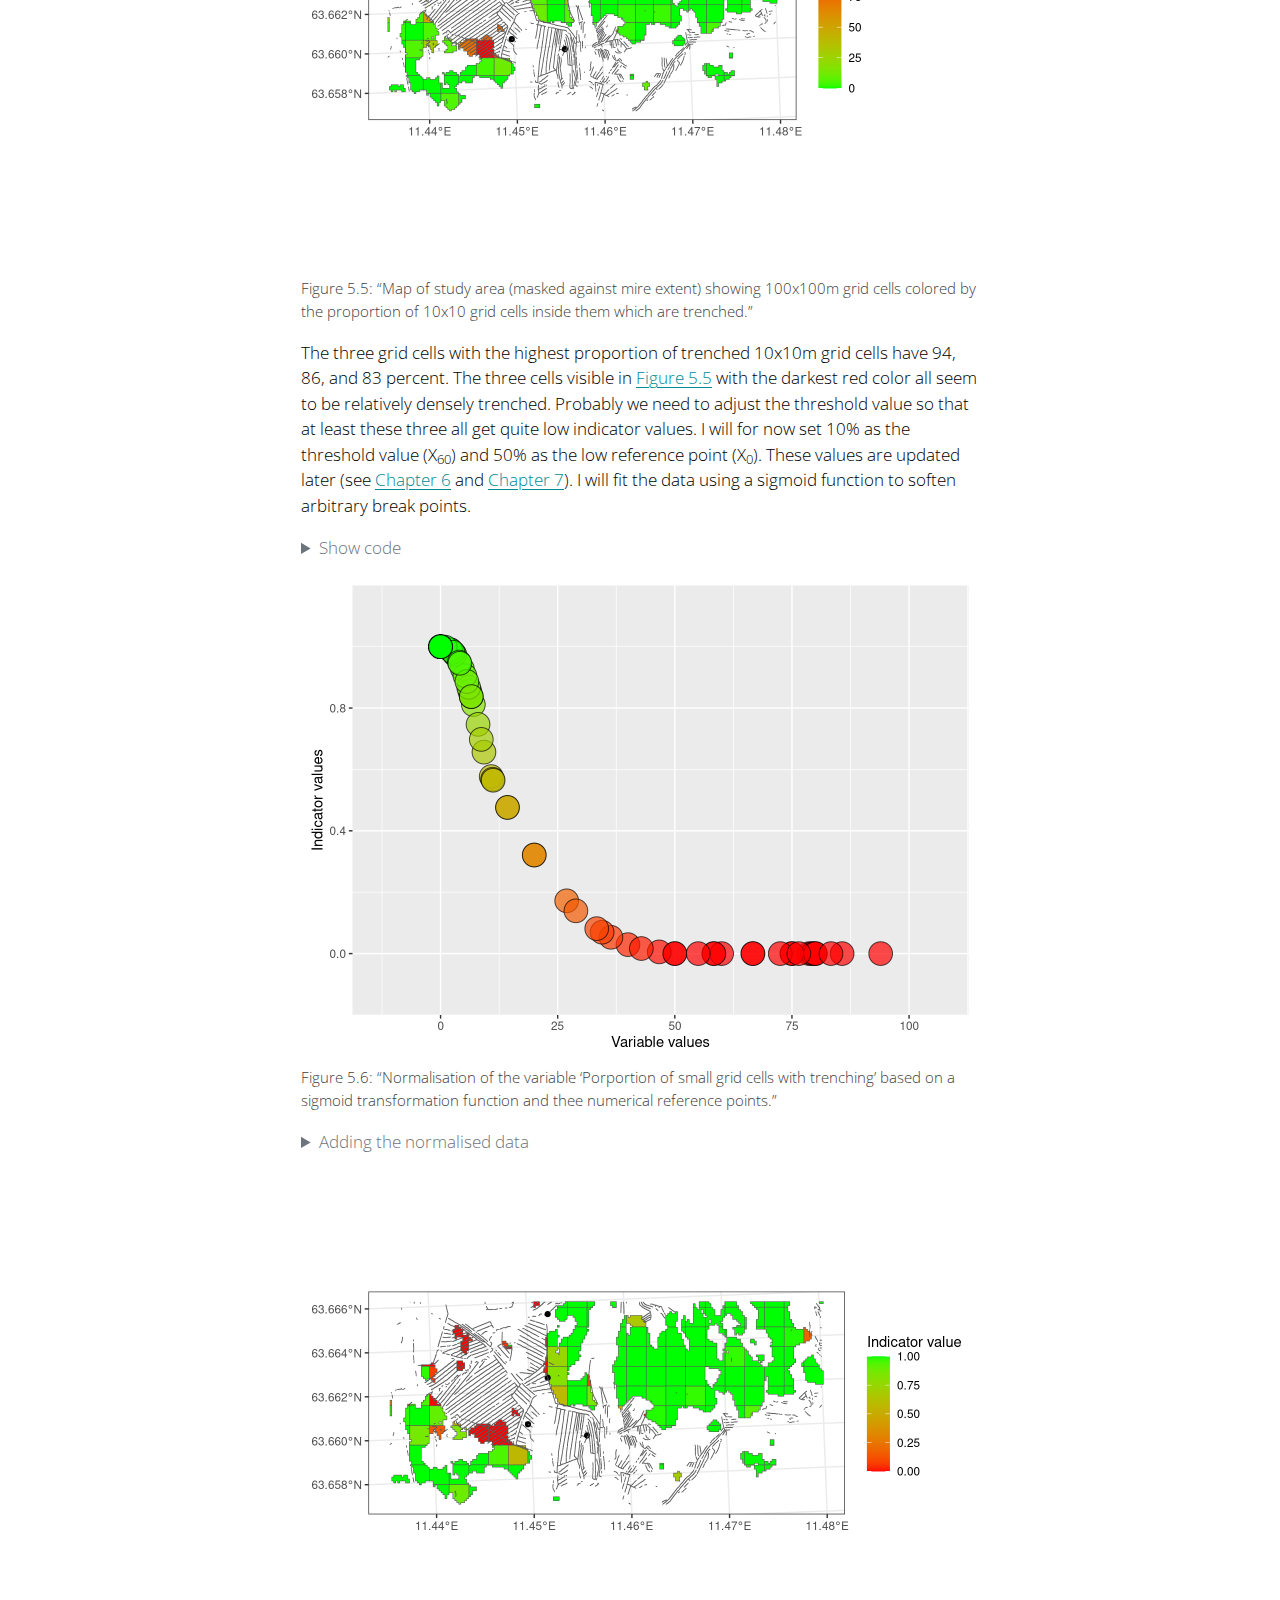
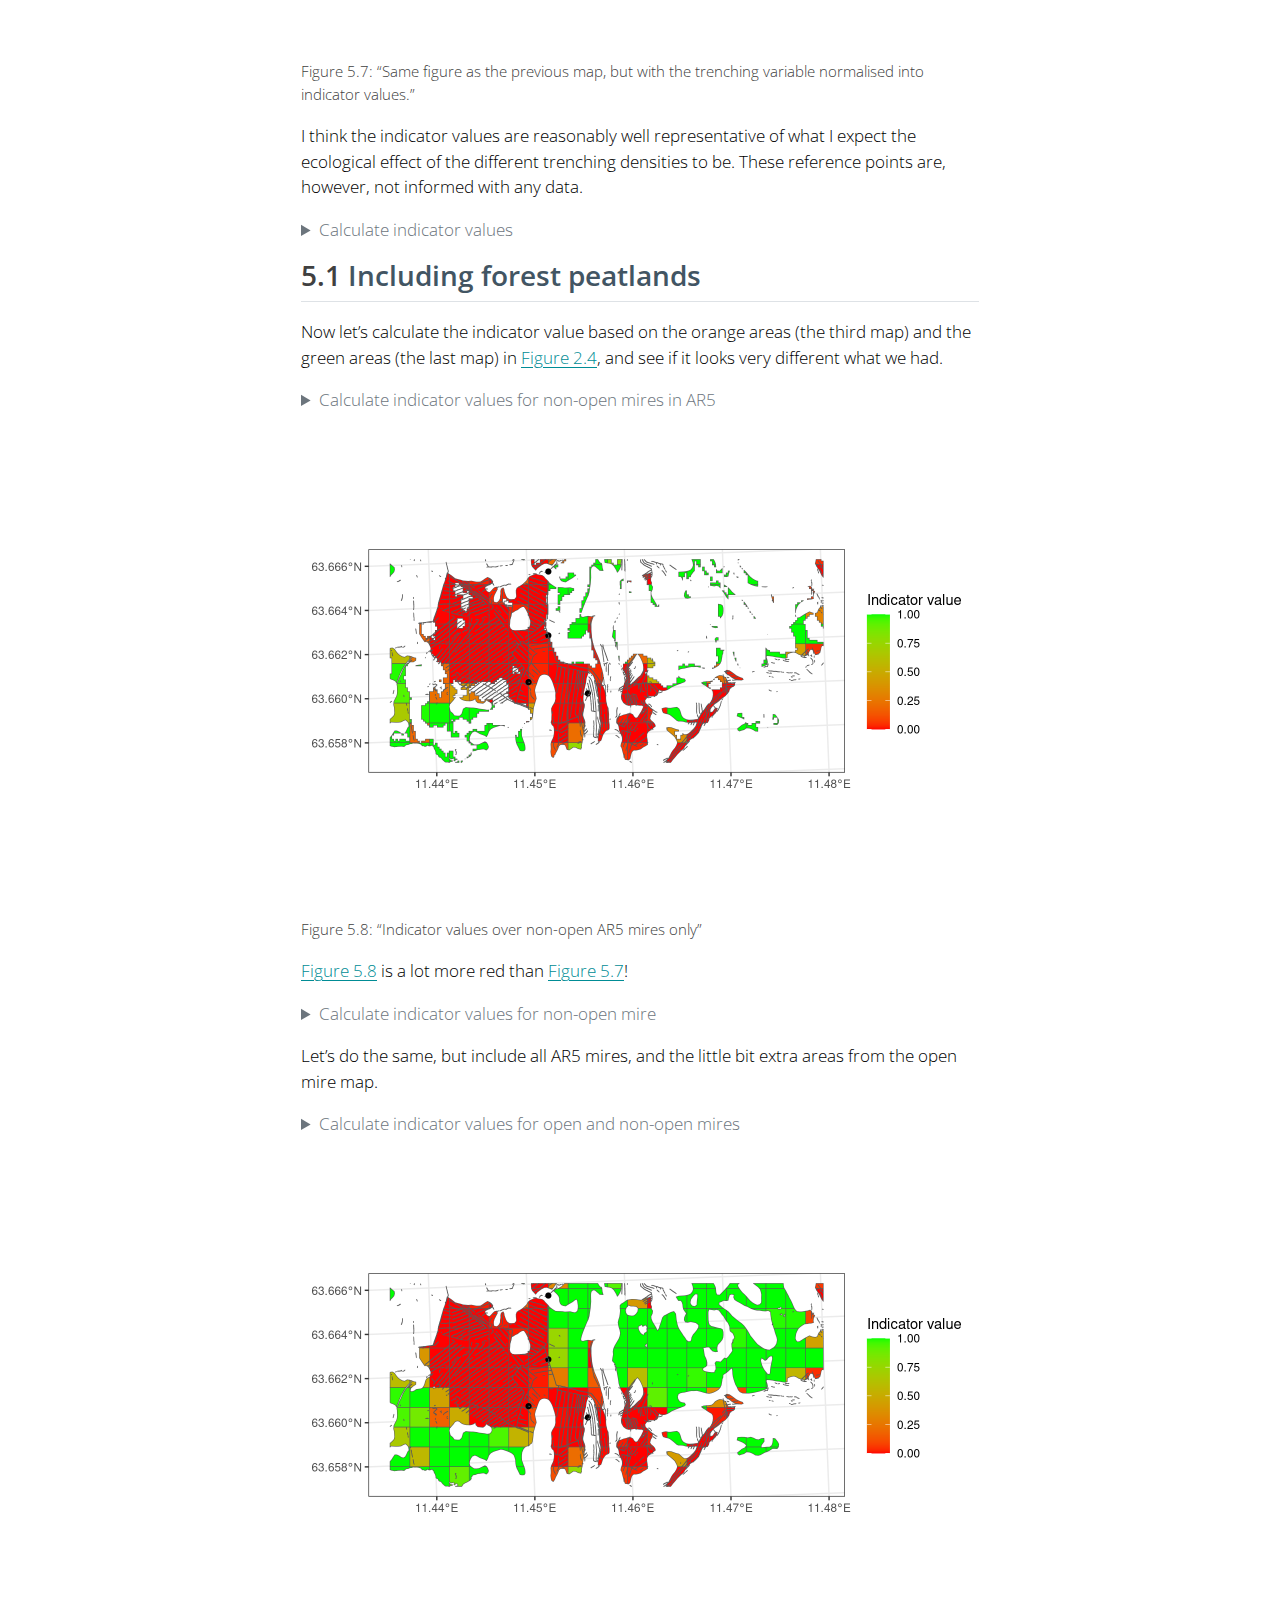
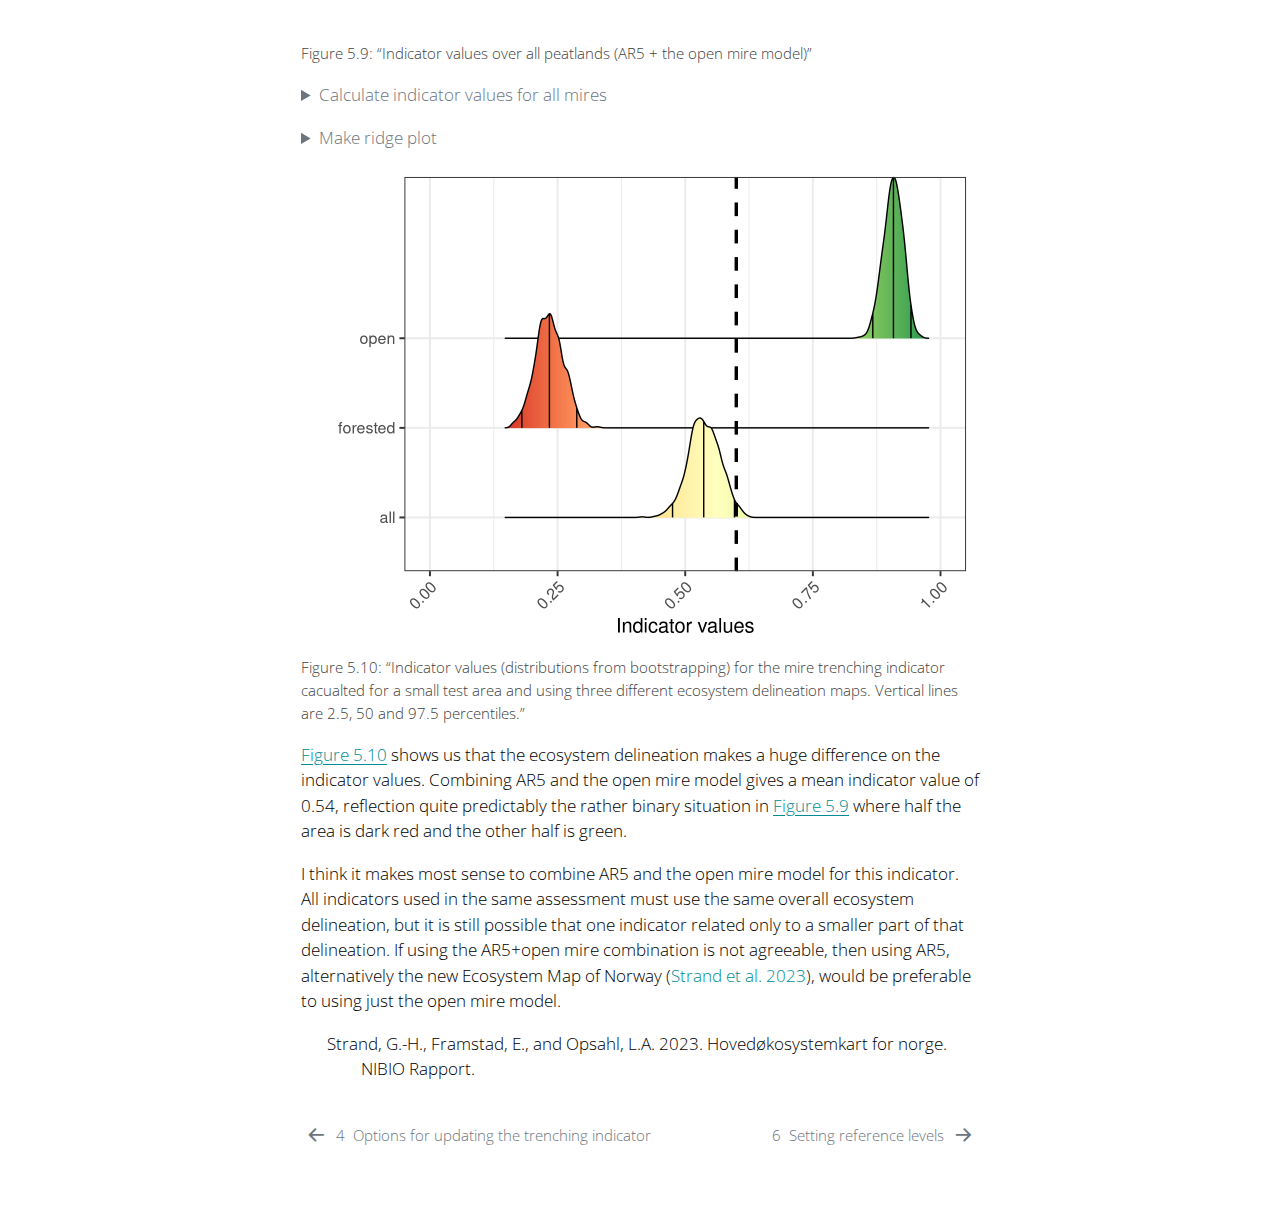
==== commit 53b015e5: "Built site for gh-pages" ====
--- a/7TK.html
+++ b/7TK.html
@@ -5,7 +5,7 @@
 <meta name="generator" content="quarto-1.5.57">
 <meta name="viewport" content="width=device-width, initial-scale=1.0, user-scalable=yes">
 <meta name="description" content="An investigating into different consepts for an ecosystem condition indicator based on a map of mire trenches i Norway.">
-<title>6&nbsp; Frequency-based metric – Mire trenching indicator</title>
+<title>5&nbsp; Frequency-based metric – Mire trenching indicator</title>
 <style>
 code{white-space: pre-wrap;}
 span.smallcaps{font-variant: small-caps;}
@@ -126,7 +126,7 @@
       <button type="button" class="quarto-btn-toggle btn" data-bs-toggle="collapse" role="button" data-bs-target=".quarto-sidebar-collapse-item" aria-controls="quarto-sidebar" aria-expanded="false" aria-label="Toggle sidebar navigation" onclick="if (window.quartoToggleHeadroom) { window.quartoToggleHeadroom(); }">
         <i class="bi bi-layout-text-sidebar-reverse"></i>
       </button>
-        <nav class="quarto-page-breadcrumbs" aria-label="breadcrumb"><ol class="breadcrumb"><li class="breadcrumb-item"><a href="./7TK.html"><span class="chapter-number">6</span>&nbsp; <span class="chapter-title">Frequency-based metric</span></a></li></ol></nav>
+        <nav class="quarto-page-breadcrumbs" aria-label="breadcrumb"><ol class="breadcrumb"><li class="breadcrumb-item"><a href="./7TK.html"><span class="chapter-number">5</span>&nbsp; <span class="chapter-title">Frequency-based metric</span></a></li></ol></nav>
         <a class="flex-grow-1" role="navigation" data-bs-toggle="collapse" data-bs-target=".quarto-sidebar-collapse-item" aria-controls="quarto-sidebar" aria-expanded="false" aria-label="Toggle sidebar navigation" onclick="if (window.quartoToggleHeadroom) { window.quartoToggleHeadroom(); }">      
         </a>
       <button type="button" class="btn quarto-search-button" aria-label="Search" onclick="window.quartoOpenSearch();">
@@ -187,32 +187,38 @@
 </li>
         <li class="sidebar-item">
   <div class="sidebar-item-container"> 
-  <a href="./delineation.html" class="sidebar-item-text sidebar-link">
- <span class="menu-text"><span class="chapter-number">3</span>&nbsp; <span class="chapter-title">Delineation</span></span></a>
-  </div>
-</li>
-        <li class="sidebar-item">
-  <div class="sidebar-item-container"> 
   <a href="./metrics.html" class="sidebar-item-text sidebar-link">
- <span class="menu-text"><span class="chapter-number">4</span>&nbsp; <span class="chapter-title">Possible metrics</span></span></a>
+ <span class="menu-text"><span class="chapter-number">3</span>&nbsp; <span class="chapter-title">Possible metrics</span></span></a>
   </div>
 </li>
         <li class="sidebar-item">
   <div class="sidebar-item-container"> 
   <a href="./how-to-update.html" class="sidebar-item-text sidebar-link">
- <span class="menu-text"><span class="chapter-number">5</span>&nbsp; <span class="chapter-title">Options for updating the trenching indicator</span></span></a>
+ <span class="menu-text"><span class="chapter-number">4</span>&nbsp; <span class="chapter-title">Options for updating the trenching indicator</span></span></a>
   </div>
 </li>
         <li class="sidebar-item">
   <div class="sidebar-item-container"> 
   <a href="./7TK.html" class="sidebar-item-text sidebar-link active">
- <span class="menu-text"><span class="chapter-number">6</span>&nbsp; <span class="chapter-title">Frequency-based metric</span></span></a>
+ <span class="menu-text"><span class="chapter-number">5</span>&nbsp; <span class="chapter-title">Frequency-based metric</span></span></a>
   </div>
 </li>
         <li class="sidebar-item">
   <div class="sidebar-item-container"> 
   <a href="./calibration.html" class="sidebar-item-text sidebar-link">
- <span class="menu-text"><span class="chapter-number">7</span>&nbsp; <span class="chapter-title">Setting reference levels</span></span></a>
+ <span class="menu-text"><span class="chapter-number">6</span>&nbsp; <span class="chapter-title">Setting reference levels</span></span></a>
+  </div>
+</li>
+        <li class="sidebar-item">
+  <div class="sidebar-item-container"> 
+  <a href="./RL-regression.html" class="sidebar-item-text sidebar-link">
+ <span class="menu-text"><span class="chapter-number">7</span>&nbsp; <span class="chapter-title">Identifying reference levels</span></span></a>
+  </div>
+</li>
+        <li class="sidebar-item">
+  <div class="sidebar-item-container"> 
+  <a href="./Results.html" class="sidebar-item-text sidebar-link">
+ <span class="menu-text"><span class="chapter-number">8</span>&nbsp; <span class="chapter-title">Results</span></span></a>
   </div>
 </li>
     </ul>
@@ -223,12 +229,12 @@
         <nav id="TOC" role="doc-toc" class="toc-active"><h2 id="toc-title">Table of contents</h2>
    
   <ul>
-<li><a href="#including-forest-peatlands" id="toc-including-forest-peatlands" class="nav-link active" data-scroll-target="#including-forest-peatlands"><span class="header-section-number">6.1</span> Including forest peatlands</a></li>
+<li><a href="#including-forest-peatlands" id="toc-including-forest-peatlands" class="nav-link active" data-scroll-target="#including-forest-peatlands"><span class="header-section-number">5.1</span> Including forest peatlands</a></li>
   </ul><div class="toc-actions"><ul><li><a href="https://github.com/NINAnor/mire-trenching/edit/main/7TK.qmd" class="toc-action"><i class="bi bi-github"></i>Edit this page</a></li></ul></div></nav>
     </div>
 <!-- main -->
 <main class="content" id="quarto-document-content"><header id="title-block-header" class="quarto-title-block default"><div class="quarto-title">
-<h1 class="title"><span id="sec-7TK" class="quarto-section-identifier"><span class="chapter-number">6</span>&nbsp; <span class="chapter-title">Frequency-based metric</span></span></h1>
+<h1 class="title"><span id="sec-7TK" class="quarto-section-identifier"><span class="chapter-number">5</span>&nbsp; <span class="chapter-title">Frequency-based metric</span></span></h1>
 </div>
 
 
@@ -260,7 +266,7 @@
 <img src="7TK_files/figure-html/fig-makeGrid-1.png" class="img-fluid figure-img" width="672">
 </div>
 <figcaption class="quarto-float-caption-bottom quarto-float-caption quarto-float-fig" id="fig-makeGrid-caption-0ceaefa1-69ba-4598-a22c-09a6ac19f8ca">
-Figure&nbsp;6.1: 100x100m grid over the stydu area bbox, with random grid cell IDs.
+Figure&nbsp;5.1: 100x100m grid over the stydu area bbox, with random grid cell IDs.
 </figcaption></figure>
 </div>
 </div>
@@ -270,7 +276,7 @@
 <div class="cell">
 <details class="code-fold"><summary>Intersect trenches and grid cells</summary><div class="sourceCode" id="cb2"><pre class="downlit sourceCode r code-with-copy"><code class="sourceCode R"><span><span class="va">trench_in_cell</span> <span class="op">&lt;-</span> <span class="fu">st_intersection</span><span class="op">(</span><span class="va">lev_crop</span>, <span class="va">grid100</span><span class="op">)</span></span>
 <span><span class="co">#trench_in_cell &lt;- st_join(lev_crop, grid100, join=st_within)</span></span>
-<span></span>
+<span><span class="co">#saveRDS(trench_in_cell, "data/trench_in_cell.RDS")</span></span>
 <span><span class="va">trench_in_cell</span> <span class="op">|&gt;</span></span>
 <span>  <span class="fu">ggplot</span><span class="op">(</span><span class="op">)</span><span class="op">+</span></span>
 <span>  <span class="fu">geom_sf</span><span class="op">(</span>data <span class="op">=</span> <span class="va">grid100</span><span class="op">)</span><span class="op">+</span></span>
@@ -285,7 +291,7 @@
 <img src="7TK_files/figure-html/fig-trenchInCel-1.png" class="img-fluid figure-img" width="672">
 </div>
 <figcaption class="quarto-float-caption-bottom quarto-float-caption quarto-float-fig" id="fig-trenchInCel-caption-0ceaefa1-69ba-4598-a22c-09a6ac19f8ca">
-Figure&nbsp;6.2: “Study area gridded with 100x100 m cells and trenches labled according to grid ID”
+Figure&nbsp;5.2: “Study area gridded with 100x100 m cells and trenches labled according to grid ID”
 </figcaption></figure>
 </div>
 </div>
@@ -318,12 +324,12 @@
 <img src="7TK_files/figure-html/fig-trencharea-1.png" class="img-fluid figure-img" width="672">
 </div>
 <figcaption class="quarto-float-caption-bottom quarto-float-caption quarto-float-fig" id="fig-trencharea-caption-0ceaefa1-69ba-4598-a22c-09a6ac19f8ca">
-Figure&nbsp;6.3: “Map of study area showing 100x100m grid cells classed as either trenched (blue) or not trenched (red).”
+Figure&nbsp;5.3: “Map of study area showing 100x100m grid cells classed as either trenched (blue) or not trenched (red).”
 </figcaption></figure>
 </div>
 </div>
 </div>
-<p>The example in <a href="#fig-trencharea" class="quarto-xref">Figure&nbsp;<span>6.3</span></a> is done on 100x100 grid cell just for illustration. I will now do the same, but on 10x10m grid cells, and then calculate the proportion of trenched 10x10 grid cells inside each 100x100m grid cell. The proportion of 10x10 grid cells could be aggregated to any geometry, such as a region, a municipality or a project area.</p>
+<p>The example in <a href="#fig-trencharea" class="quarto-xref">Figure&nbsp;<span>5.3</span></a> is done on 100x100 grid cell just for illustration. I will now do the same, but on 10x10m grid cells, and then calculate the proportion of trenched 10x10 grid cells inside each 100x100m grid cell. The proportion of 10x10 grid cells could be aggregated to any geometry, such as a region, a municipality or a project area.</p>
 <div class="cell">
 <details class="code-fold"><summary>Show code</summary><div class="sourceCode" id="cb4"><pre class="downlit sourceCode r code-with-copy"><code class="sourceCode R"><span><span class="va">grid10</span> <span class="op">&lt;-</span> <span class="fu">sf</span><span class="fu">::</span><span class="fu"><a href="https://r-spatial.github.io/sf/reference/st_make_grid.html">st_make_grid</a></span><span class="op">(</span><span class="va">grid100</span>,</span>
 <span>                cellsize <span class="op">=</span> <span class="fl">10</span><span class="op">)</span> <span class="op">|&gt;</span></span>
@@ -381,12 +387,12 @@
 <img src="7TK_files/figure-html/fig-trenched-1.png" class="img-fluid figure-img" width="672">
 </div>
 <figcaption class="quarto-float-caption-bottom quarto-float-caption quarto-float-fig" id="fig-trenched-caption-0ceaefa1-69ba-4598-a22c-09a6ac19f8ca">
-Figure&nbsp;6.4: “Map of study area showing the 100x100 grid cells that are colored based on the percentage of 10x10m grid cells that have a trench in them.”
+Figure&nbsp;5.4: “Map of study area showing the 100x100 grid cells that are colored based on the percentage of 10x10m grid cells that have a trench in them.”
 </figcaption></figure>
 </div>
 </div>
 </div>
-<p><a href="#fig-trenched" class="quarto-xref">Figure&nbsp;<span>6.4</span></a> shows the trenching variable in its raw units (%) over the entire study area. The next step is then to exclude areas that are not part of the target ecosystem, i.e.&nbsp;not part of the accounting area. This can be done on the 100x100 grid level, put probably more correct to do it at the 10x10m grid level.</p>
+<p><a href="#fig-trenched" class="quarto-xref">Figure&nbsp;<span>5.4</span></a> shows the trenching variable in its raw units (%) over the entire study area. The next step is then to exclude areas that are not part of the target ecosystem, i.e.&nbsp;not part of the accounting area. This can be done on the 100x100 grid level, put probably more correct to do it at the 10x10m grid level. To start I mask againt open mires only. Later I add AR5 mires.</p>
 <div class="cell">
 <details class="code-fold"><summary>Show code</summary><div class="sourceCode" id="cb5"><pre class="downlit sourceCode r code-with-copy"><code class="sourceCode R"><span><span class="co"># make the ecosystem delineation map into polygons</span></span>
 <span><span class="va">mire</span> <span class="op">&lt;-</span> <span class="fu">st_as_sf</span><span class="op">(</span><span class="va">mire10_crop</span>, merge <span class="op">=</span> <span class="cn">T</span><span class="op">)</span></span>
@@ -432,12 +438,12 @@
 <img src="7TK_files/figure-html/fig-trenched_mask-1.png" class="img-fluid figure-img" width="672">
 </div>
 <figcaption class="quarto-float-caption-bottom quarto-float-caption quarto-float-fig" id="fig-trenched_mask-caption-0ceaefa1-69ba-4598-a22c-09a6ac19f8ca">
-Figure&nbsp;6.5: “Map of study area (masked against mire extent) showing 100x100m grid cells colored by the proportion of 10x10 grid cells inside them which are trenched.”
+Figure&nbsp;5.5: “Map of study area (masked against mire extent) showing 100x100m grid cells colored by the proportion of 10x10 grid cells inside them which are trenched.”
 </figcaption></figure>
 </div>
 </div>
 </div>
-<p>The three grid cells with the highest proportion of trenched 10x10m grid cells have 94, 86, and 83 percent. The three cells visible in <a href="#fig-trenched_mask" class="quarto-xref">Figure&nbsp;<span>6.5</span></a> with the darkest red color all seem to be relatively densely trenched. Probably we need to adjust the threshold value so that at least these three all get quite low indicator values. I will set 10% as the threshold value and 50% as the low reference point. I will fit the data using a sigmoid function to soften arbitrary break points.</p>
+<p>The three grid cells with the highest proportion of trenched 10x10m grid cells have 94, 86, and 83 percent. The three cells visible in <a href="#fig-trenched_mask" class="quarto-xref">Figure&nbsp;<span>5.5</span></a> with the darkest red color all seem to be relatively densely trenched. Probably we need to adjust the threshold value so that at least these three all get quite low indicator values. I will for now set 10% as the threshold value (X<sub>60</sub>) and 50% as the low reference point (X<sub>0</sub>). These values are updated later (see <a href="calibration.html" class="quarto-xref"><span>Chapter 6</span></a> and <a href="RL-regression.html" class="quarto-xref"><span>Chapter 7</span></a>). I will fit the data using a sigmoid function to soften arbitrary break points.</p>
 <div class="cell">
 <details class="code-fold"><summary>Show code</summary><div class="sourceCode" id="cb6"><pre class="downlit sourceCode r code-with-copy"><code class="sourceCode R"><span><span class="fu">ea_normalise</span><span class="op">(</span></span>
 <span>  data <span class="op">=</span> <span class="va">grid100_freq2</span>,</span>
@@ -448,23 +454,19 @@
 <span>  scaling_function <span class="op">=</span> <span class="st">"sigmoid"</span>,</span>
 <span>  reverse<span class="op">=</span><span class="cn">T</span>,</span>
 <span>  plot <span class="op">=</span> <span class="cn">T</span><span class="op">)</span></span></code><button title="Copy to Clipboard" class="code-copy-button"><i class="bi"></i></button></pre></div>
-</details><div class="cell-output cell-output-stderr">
-<pre><code>Warning in ggridges::geom_density_ridges_gradient(scale = 3, size = 0.3):
-Ignoring unknown parameters: `size`</code></pre>
-</div>
-<div class="cell-output-display">
+</details><div class="cell-output-display">
 <div id="fig-normalise" class="quarto-float quarto-figure quarto-figure-center anchored">
 <figure class="quarto-float quarto-float-fig figure"><div aria-describedby="fig-normalise-caption-0ceaefa1-69ba-4598-a22c-09a6ac19f8ca">
 <img src="7TK_files/figure-html/fig-normalise-1.png" class="img-fluid figure-img" width="672">
 </div>
 <figcaption class="quarto-float-caption-bottom quarto-float-caption quarto-float-fig" id="fig-normalise-caption-0ceaefa1-69ba-4598-a22c-09a6ac19f8ca">
-Figure&nbsp;6.6: “Normalisation of the variable ‘Porportion of small grid cells with trenching’ based on a sigmoid transformation function and thee numerical reference points.”
+Figure&nbsp;5.6: “Normalisation of the variable ‘Porportion of small grid cells with trenching’ based on a sigmoid transformation function and thee numerical reference points.”
 </figcaption></figure>
 </div>
 </div>
 </div>
 <div class="cell">
-<details class="code-fold"><summary>Adding the normalised data</summary><div class="sourceCode" id="cb8"><pre class="downlit sourceCode r code-with-copy"><code class="sourceCode R"><span><span class="va">grid100_freq2</span> <span class="op">&lt;-</span> <span class="va">grid100_freq2</span> <span class="op">|&gt;</span></span>
+<details class="code-fold"><summary>Adding the normalised data</summary><div class="sourceCode" id="cb7"><pre class="downlit sourceCode r code-with-copy"><code class="sourceCode R"><span><span class="va">grid100_freq2</span> <span class="op">&lt;-</span> <span class="va">grid100_freq2</span> <span class="op">|&gt;</span></span>
 <span>  <span class="fu">mutate</span><span class="op">(</span>indicator <span class="op">=</span> </span>
 <span>           <span class="fu">ea_normalise</span><span class="op">(</span></span>
 <span>  data <span class="op">=</span> <span class="va">grid100_freq2</span>,</span>
@@ -491,14 +493,14 @@
 <img src="7TK_files/figure-html/fig-normalisemap-1.png" class="img-fluid figure-img" width="672">
 </div>
 <figcaption class="quarto-float-caption-bottom quarto-float-caption quarto-float-fig" id="fig-normalisemap-caption-0ceaefa1-69ba-4598-a22c-09a6ac19f8ca">
-Figure&nbsp;6.7: “Same figure as the previous map, but with the trenching variable normalised into indicator values.”
+Figure&nbsp;5.7: “Same figure as the previous map, but with the trenching variable normalised into indicator values.”
 </figcaption></figure>
 </div>
 </div>
 </div>
 <p>I think the indicator values are reasonably well representative of what I expect the ecological effect of the different trenching densities to be. These reference points are, however, not informed with any data.</p>
 <div class="cell">
-<details class="code-fold"><summary>Calculate indicator values</summary><div class="sourceCode" id="cb9"><pre class="downlit sourceCode r code-with-copy"><code class="sourceCode R"><span><span class="va">grid100_freq2</span> <span class="op">&lt;-</span> <span class="va">grid100_freq2</span> <span class="op">|&gt;</span></span>
+<details class="code-fold"><summary>Calculate indicator values</summary><div class="sourceCode" id="cb8"><pre class="downlit sourceCode r code-with-copy"><code class="sourceCode R"><span><span class="va">grid100_freq2</span> <span class="op">&lt;-</span> <span class="va">grid100_freq2</span> <span class="op">|&gt;</span></span>
 <span>  <span class="fu">mutate</span><span class="op">(</span>area <span class="op">=</span> <span class="fu">st_area</span><span class="op">(</span><span class="va">sf..st_make_grid.lev_crop..cellsize...100.</span><span class="op">)</span><span class="op">)</span></span>
 <span></span>
 <span><span class="va">ind_dist_open</span> <span class="op">&lt;-</span> <span class="cn">NULL</span></span>
@@ -518,11 +520,11 @@
 <span><span class="co">#  labs(x = "Indicator value")</span></span></code><button title="Copy to Clipboard" class="code-copy-button"><i class="bi"></i></button></pre></div>
 </details>
 </div>
-<section id="including-forest-peatlands" class="level2" data-number="6.1"><h2 data-number="6.1" class="anchored" data-anchor-id="including-forest-peatlands">
-<span class="header-section-number">6.1</span> Including forest peatlands</h2>
+<section id="including-forest-peatlands" class="level2" data-number="5.1"><h2 data-number="5.1" class="anchored" data-anchor-id="including-forest-peatlands">
+<span class="header-section-number">5.1</span> Including forest peatlands</h2>
 <p>Now let’s calculate the indicator value based on the orange areas (the third map) and the green areas (the last map) in <a href="study-area.html#fig-mireExtents" class="quarto-xref">Figure&nbsp;<span>2.4</span></a>, and see if it looks very different what we had.</p>
 <div class="cell">
-<details class="code-fold"><summary>Calculate indicator values for non-open mires in AR5</summary><div class="sourceCode" id="cb10"><pre class="downlit sourceCode r code-with-copy"><code class="sourceCode R"><span><span class="va">grid100_freq3</span> <span class="op">&lt;-</span> <span class="va">trench_in_cell10</span> <span class="op">|&gt;</span></span>
+<details class="code-fold"><summary>Calculate indicator values for non-open mires in AR5</summary><div class="sourceCode" id="cb9"><pre class="downlit sourceCode r code-with-copy"><code class="sourceCode R"><span><span class="va">grid100_freq3</span> <span class="op">&lt;-</span> <span class="va">trench_in_cell10</span> <span class="op">|&gt;</span></span>
 <span>  <span class="fu">st_intersection</span><span class="op">(</span><span class="va">ar5_nonOpen</span><span class="op">)</span> <span class="op">|&gt;</span></span>
 <span>  <span class="fu">st_drop_geometry</span><span class="op">(</span><span class="op">)</span> <span class="op">|&gt;</span></span>
 <span>  <span class="fu">group_by</span><span class="op">(</span><span class="va">id10</span><span class="op">)</span> <span class="op">|&gt;</span></span>
@@ -571,14 +573,14 @@
 <img src="7TK_files/figure-html/fig-indicatorNonOpen-1.png" class="img-fluid figure-img" width="672">
 </div>
 <figcaption class="quarto-float-caption-bottom quarto-float-caption quarto-float-fig" id="fig-indicatorNonOpen-caption-0ceaefa1-69ba-4598-a22c-09a6ac19f8ca">
-Figure&nbsp;6.8: “Indicator values over non-open AR5 mires only”
+Figure&nbsp;5.8: “Indicator values over non-open AR5 mires only”
 </figcaption></figure>
 </div>
 </div>
 </div>
-<p><a href="#fig-indicatorNonOpen" class="quarto-xref">Figure&nbsp;<span>6.8</span></a> is a lot more red than <a href="#fig-normalisemap" class="quarto-xref">Figure&nbsp;<span>6.7</span></a>!</p>
-<div class="cell">
-<details class="code-fold"><summary>Calculate indicator values for non-open mire</summary><div class="sourceCode" id="cb11"><pre class="downlit sourceCode r code-with-copy"><code class="sourceCode R"><span><span class="va">grid100_freq3</span> <span class="op">&lt;-</span> <span class="va">grid100_freq3</span> <span class="op">|&gt;</span></span>
+<p><a href="#fig-indicatorNonOpen" class="quarto-xref">Figure&nbsp;<span>5.8</span></a> is a lot more red than <a href="#fig-normalisemap" class="quarto-xref">Figure&nbsp;<span>5.7</span></a>!</p>
+<div class="cell">
+<details class="code-fold"><summary>Calculate indicator values for non-open mire</summary><div class="sourceCode" id="cb10"><pre class="downlit sourceCode r code-with-copy"><code class="sourceCode R"><span><span class="va">grid100_freq3</span> <span class="op">&lt;-</span> <span class="va">grid100_freq3</span> <span class="op">|&gt;</span></span>
 <span>  <span class="fu">mutate</span><span class="op">(</span>area <span class="op">=</span> <span class="fu">st_area</span><span class="op">(</span><span class="va">sf..st_make_grid.lev_crop..cellsize...100.</span><span class="op">)</span><span class="op">)</span></span>
 <span></span>
 <span><span class="va">ind_dist_nonopen</span> <span class="op">&lt;-</span> <span class="cn">NULL</span></span>
@@ -600,7 +602,7 @@
 </div>
 <p>Let’s do the same, but include all AR5 mires, and the little bit extra areas from the open mire map.</p>
 <div class="cell">
-<details class="code-fold"><summary>Calculate indicator values for open and non-open mires</summary><div class="sourceCode" id="cb12"><pre class="downlit sourceCode r code-with-copy"><code class="sourceCode R"><span><span class="va">grid100_freq4</span> <span class="op">&lt;-</span> <span class="va">trench_in_cell10</span> <span class="op">|&gt;</span></span>
+<details class="code-fold"><summary>Calculate indicator values for open and non-open mires</summary><div class="sourceCode" id="cb11"><pre class="downlit sourceCode r code-with-copy"><code class="sourceCode R"><span><span class="va">grid100_freq4</span> <span class="op">&lt;-</span> <span class="va">trench_in_cell10</span> <span class="op">|&gt;</span></span>
 <span>  <span class="fu">st_intersection</span><span class="op">(</span><span class="va">peatlands</span><span class="op">)</span> <span class="op">|&gt;</span></span>
 <span>  <span class="fu">st_drop_geometry</span><span class="op">(</span><span class="op">)</span> <span class="op">|&gt;</span></span>
 <span>  <span class="fu">group_by</span><span class="op">(</span><span class="va">id10</span><span class="op">)</span> <span class="op">|&gt;</span></span>
@@ -656,13 +658,13 @@
 <img src="7TK_files/figure-html/fig-indicatorAll-1.png" class="img-fluid figure-img" width="672">
 </div>
 <figcaption class="quarto-float-caption-bottom quarto-float-caption quarto-float-fig" id="fig-indicatorAll-caption-0ceaefa1-69ba-4598-a22c-09a6ac19f8ca">
-Figure&nbsp;6.9: “Indicator values over all peatlands (AR5 + the open mire model)”
+Figure&nbsp;5.9: “Indicator values over all peatlands (AR5 + the open mire model)”
 </figcaption></figure>
 </div>
 </div>
 </div>
 <div class="cell">
-<details class="code-fold"><summary>Calculate indicator values for all mires</summary><div class="sourceCode" id="cb13"><pre class="downlit sourceCode r code-with-copy"><code class="sourceCode R"><span><span class="va">grid100_freq4</span> <span class="op">&lt;-</span> <span class="va">grid100_freq4</span> <span class="op">|&gt;</span></span>
+<details class="code-fold"><summary>Calculate indicator values for all mires</summary><div class="sourceCode" id="cb12"><pre class="downlit sourceCode r code-with-copy"><code class="sourceCode R"><span><span class="va">grid100_freq4</span> <span class="op">&lt;-</span> <span class="va">grid100_freq4</span> <span class="op">|&gt;</span></span>
 <span>  <span class="fu">mutate</span><span class="op">(</span>area <span class="op">=</span> <span class="fu">st_area</span><span class="op">(</span><span class="va">sf..st_make_grid.lev_crop..cellsize...100.</span><span class="op">)</span><span class="op">)</span></span>
 <span></span>
 <span><span class="va">ind_dist_all</span> <span class="op">&lt;-</span> <span class="cn">NULL</span></span>
@@ -686,7 +688,7 @@
 </details>
 </div>
 <div class="cell">
-<details class="code-fold"><summary>Make ridge plot</summary><div class="sourceCode" id="cb14"><pre class="downlit sourceCode r code-with-copy"><code class="sourceCode R"><span><span class="va">ind_dist_comb</span> <span class="op">|&gt;</span></span>
+<details class="code-fold"><summary>Make ridge plot</summary><div class="sourceCode" id="cb13"><pre class="downlit sourceCode r code-with-copy"><code class="sourceCode R"><span><span class="va">ind_dist_comb</span> <span class="op">|&gt;</span></span>
 <span>  <span class="fu">ggplot</span><span class="op">(</span></span>
 <span>    <span class="fu">aes</span><span class="op">(</span></span>
 <span>      x <span class="op">=</span> <span class="va">indicator_value</span>, </span>
@@ -715,13 +717,13 @@
 <img src="7TK_files/figure-html/fig-ridge-1.png" class="img-fluid figure-img" width="672">
 </div>
 <figcaption class="quarto-float-caption-bottom quarto-float-caption quarto-float-fig" id="fig-ridge-caption-0ceaefa1-69ba-4598-a22c-09a6ac19f8ca">
-Figure&nbsp;6.10: “Indicator values (distributions from bootstrapping) for the mire trenching indicator cacualted for a small test area and using three different ecosystem delineation maps. Vertical lines are 2.5, 50 and 97.5 percentiles.”
+Figure&nbsp;5.10: “Indicator values (distributions from bootstrapping) for the mire trenching indicator cacualted for a small test area and using three different ecosystem delineation maps. Vertical lines are 2.5, 50 and 97.5 percentiles.”
 </figcaption></figure>
 </div>
 </div>
 </div>
-<p><a href="#fig-ridge" class="quarto-xref">Figure&nbsp;<span>6.10</span></a> shows us that the ecosystem delineation makes a huge difference on the indicator values. Combining AR5 and the open mire model gives a mean indicator value of 0.54, reflection quite predictably the rather binary situation in <a href="#fig-indicatorAll" class="quarto-xref">Figure&nbsp;<span>6.9</span></a> where half the area is dark red and the other half is green.</p>
-<p>I think it makes most sense to combine AR5 and the open mire model for this indicator. But all indicators used in the same assessment must use the same ecosystem delineation. And if this AR5+open mire combination is not agreeable, then using AR5, alternatively the new Ecosystem Map of Norway <span class="citation" data-cites="strand2023">(<a href="#ref-strand2023" role="doc-biblioref">Strand et al. 2023</a>)</span>, would be preferable to using just the open mire model.</p>
+<p><a href="#fig-ridge" class="quarto-xref">Figure&nbsp;<span>5.10</span></a> shows us that the ecosystem delineation makes a huge difference on the indicator values. Combining AR5 and the open mire model gives a mean indicator value of 0.54, reflection quite predictably the rather binary situation in <a href="#fig-indicatorAll" class="quarto-xref">Figure&nbsp;<span>5.9</span></a> where half the area is dark red and the other half is green.</p>
+<p>I think it makes most sense to combine AR5 and the open mire model for this indicator. All indicators used in the same assessment must use the same overall ecosystem delineation, but it is still possible that one indicator related only to a smaller part of that delineation. If using the AR5+open mire combination is not agreeable, then using AR5, alternatively the new Ecosystem Map of Norway <span class="citation" data-cites="strand2023">(<a href="#ref-strand2023" role="doc-biblioref">Strand et al. 2023</a>)</span>, would be preferable to using just the open mire model.</p>
 
 
 <div id="refs" class="references csl-bib-body hanging-indent" data-entry-spacing="0" role="list">
@@ -1150,12 +1152,12 @@
 });
 </script><nav class="page-navigation"><div class="nav-page nav-page-previous">
       <a href="./how-to-update.html" class="pagination-link" aria-label="Options for updating the trenching indicator">
-        <i class="bi bi-arrow-left-short"></i> <span class="nav-page-text"><span class="chapter-number">5</span>&nbsp; <span class="chapter-title">Options for updating the trenching indicator</span></span>
+        <i class="bi bi-arrow-left-short"></i> <span class="nav-page-text"><span class="chapter-number">4</span>&nbsp; <span class="chapter-title">Options for updating the trenching indicator</span></span>
       </a>          
   </div>
   <div class="nav-page nav-page-next">
       <a href="./calibration.html" class="pagination-link" aria-label="Setting reference levels">
-        <span class="nav-page-text"><span class="chapter-number">7</span>&nbsp; <span class="chapter-title">Setting reference levels</span></span> <i class="bi bi-arrow-right-short"></i>
+        <span class="nav-page-text"><span class="chapter-number">6</span>&nbsp; <span class="chapter-title">Setting reference levels</span></span> <i class="bi bi-arrow-right-short"></i>
       </a>
   </div>
 </nav>
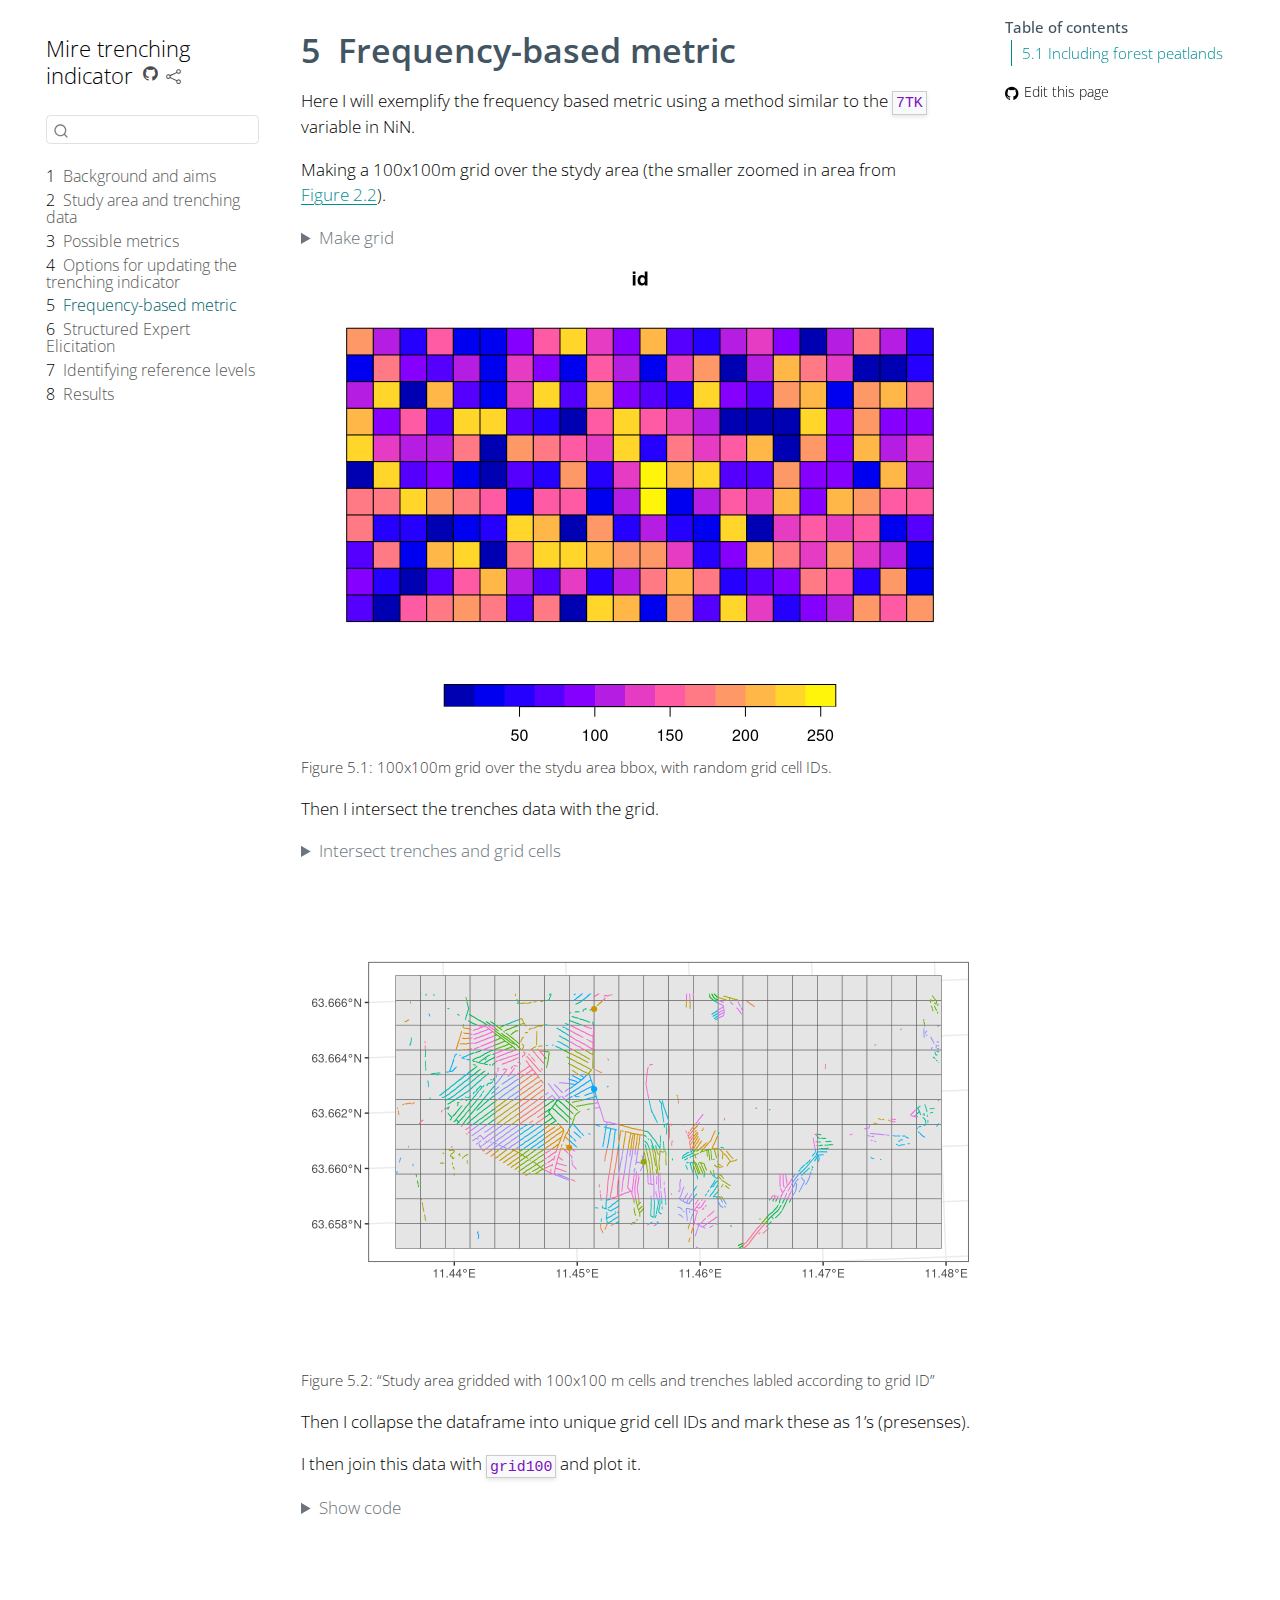
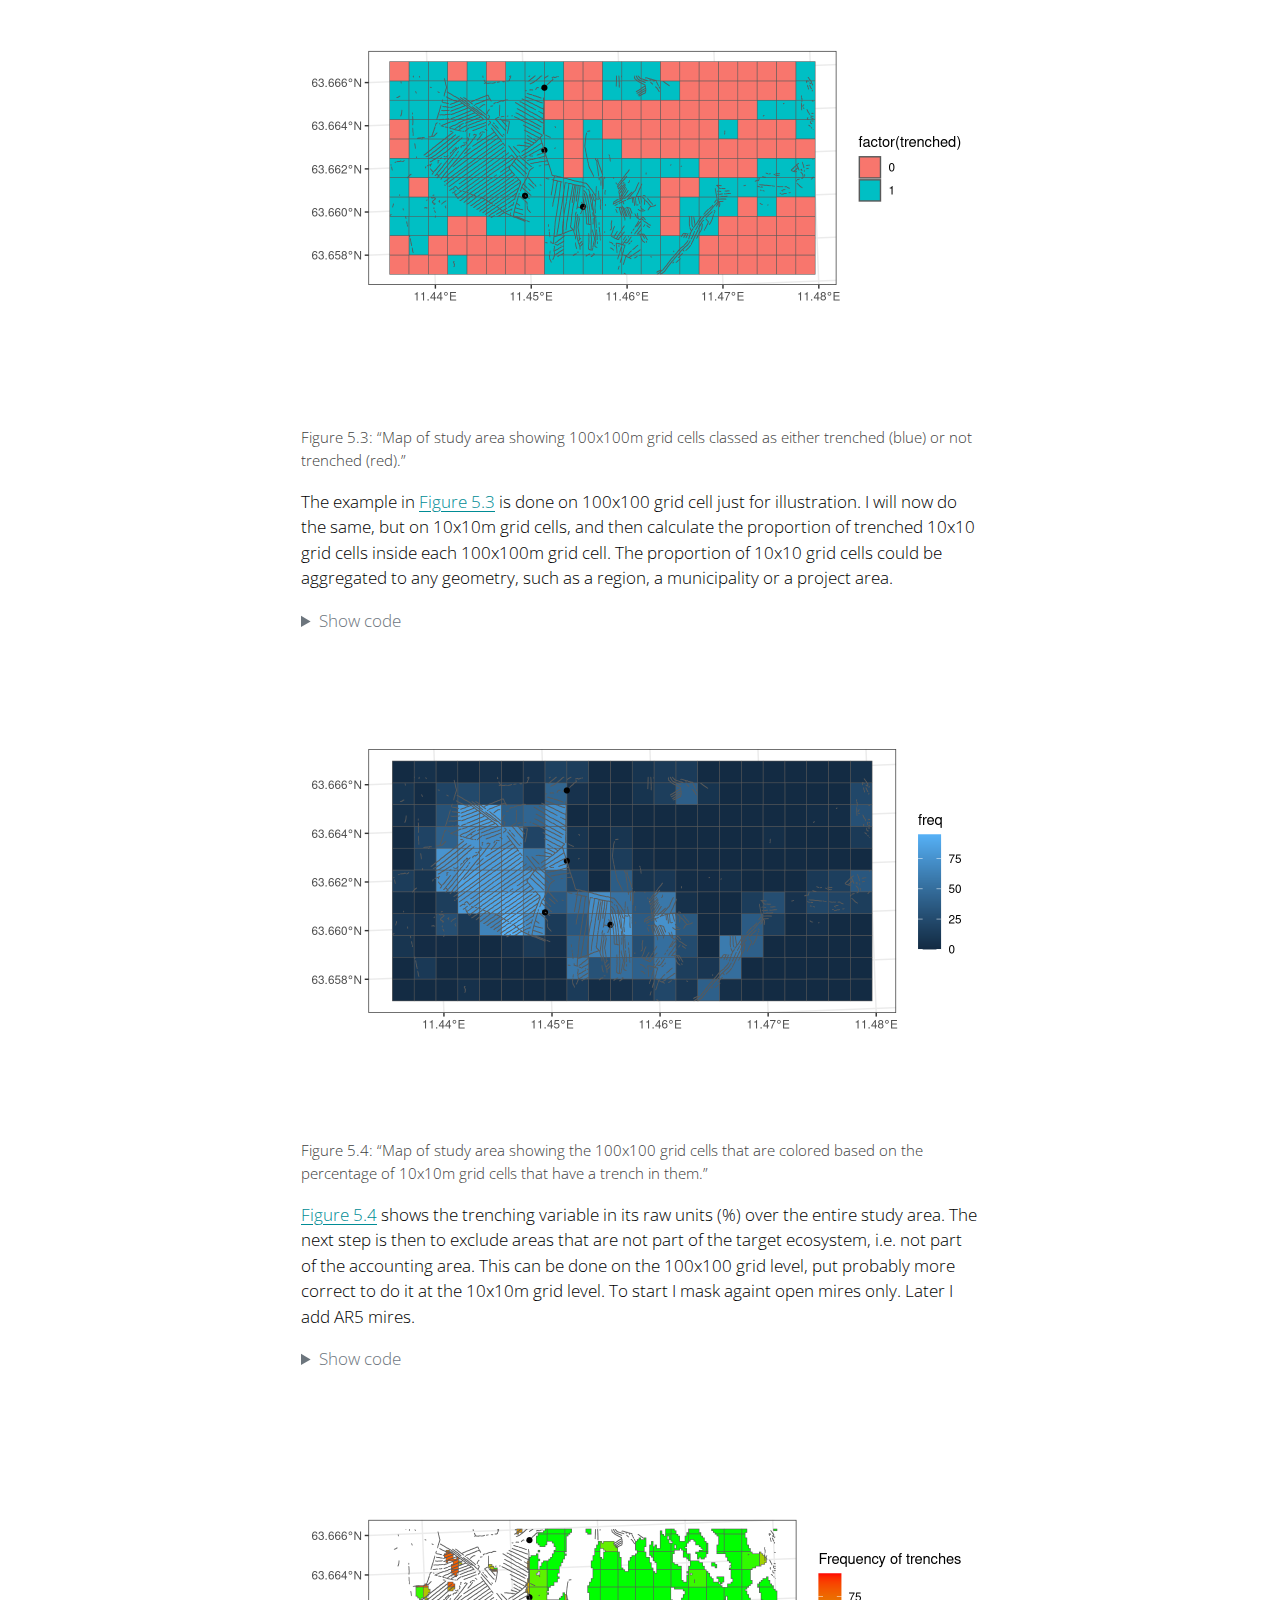
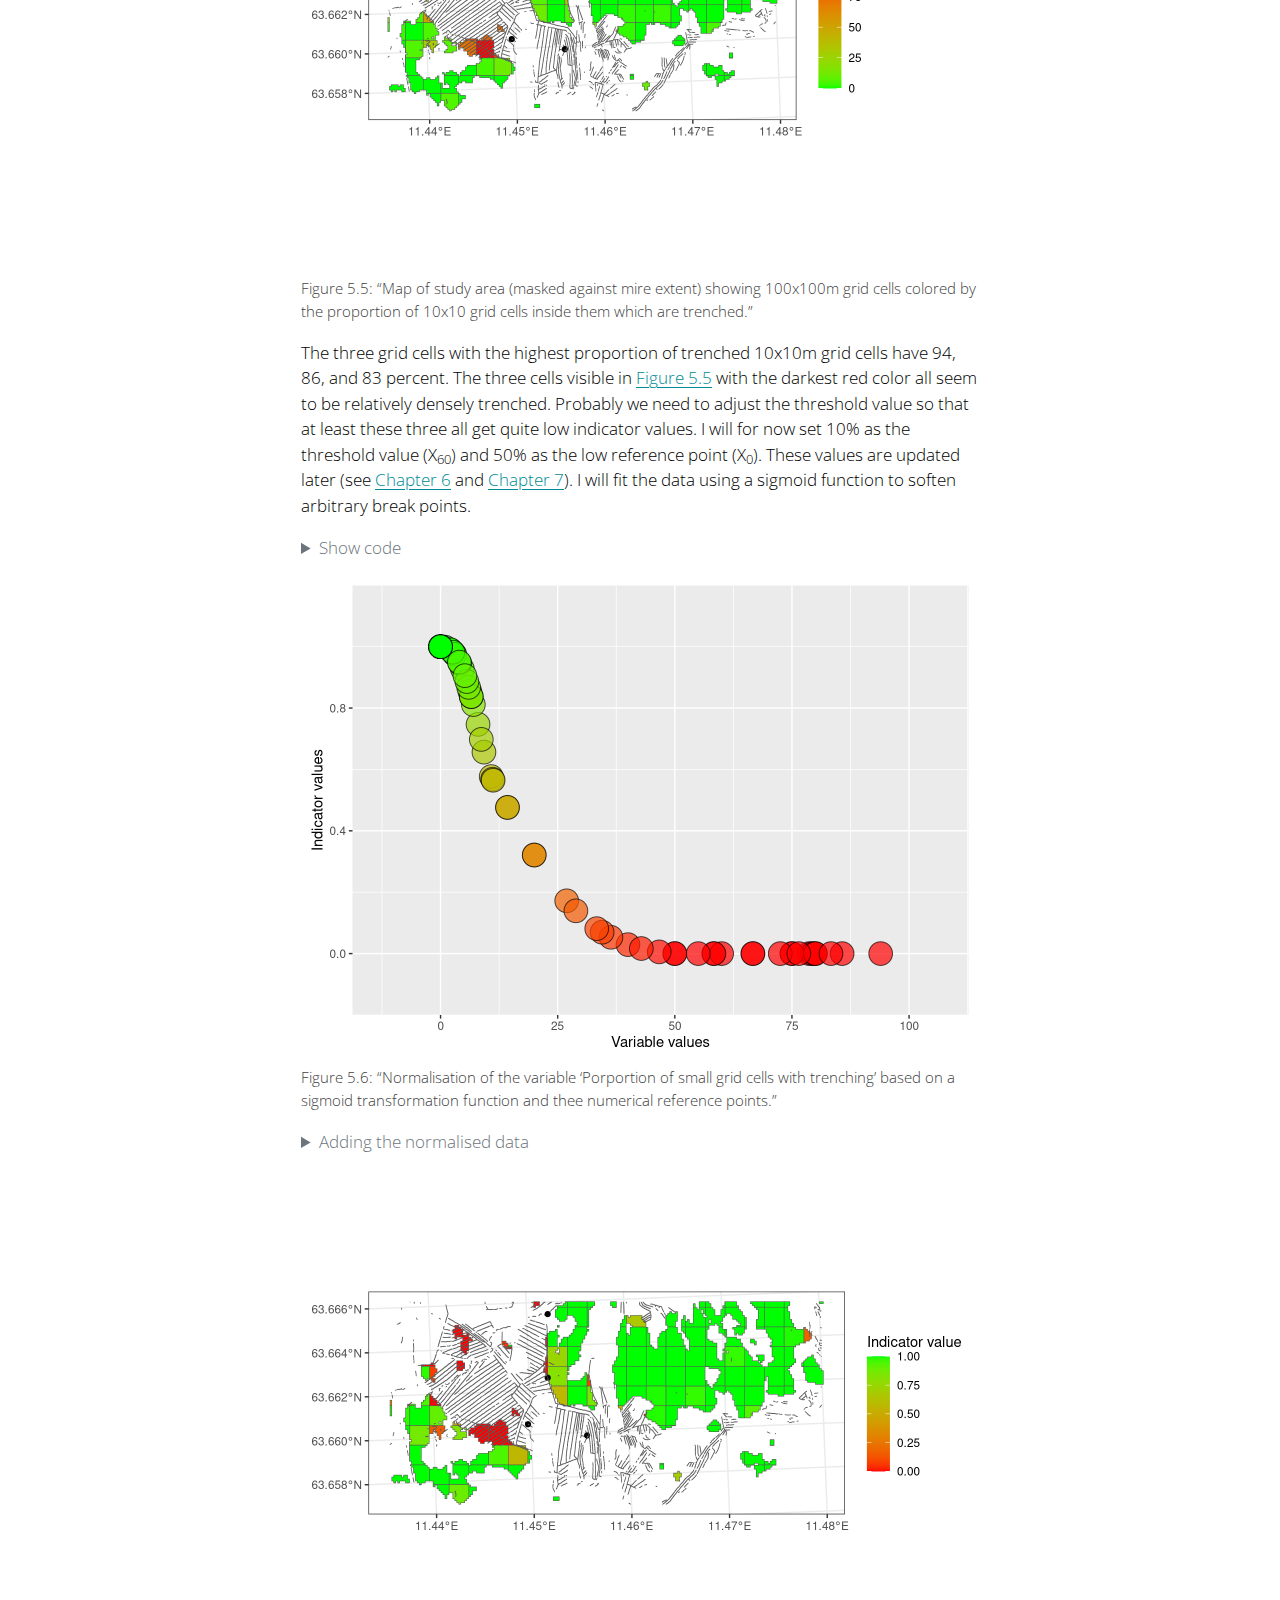
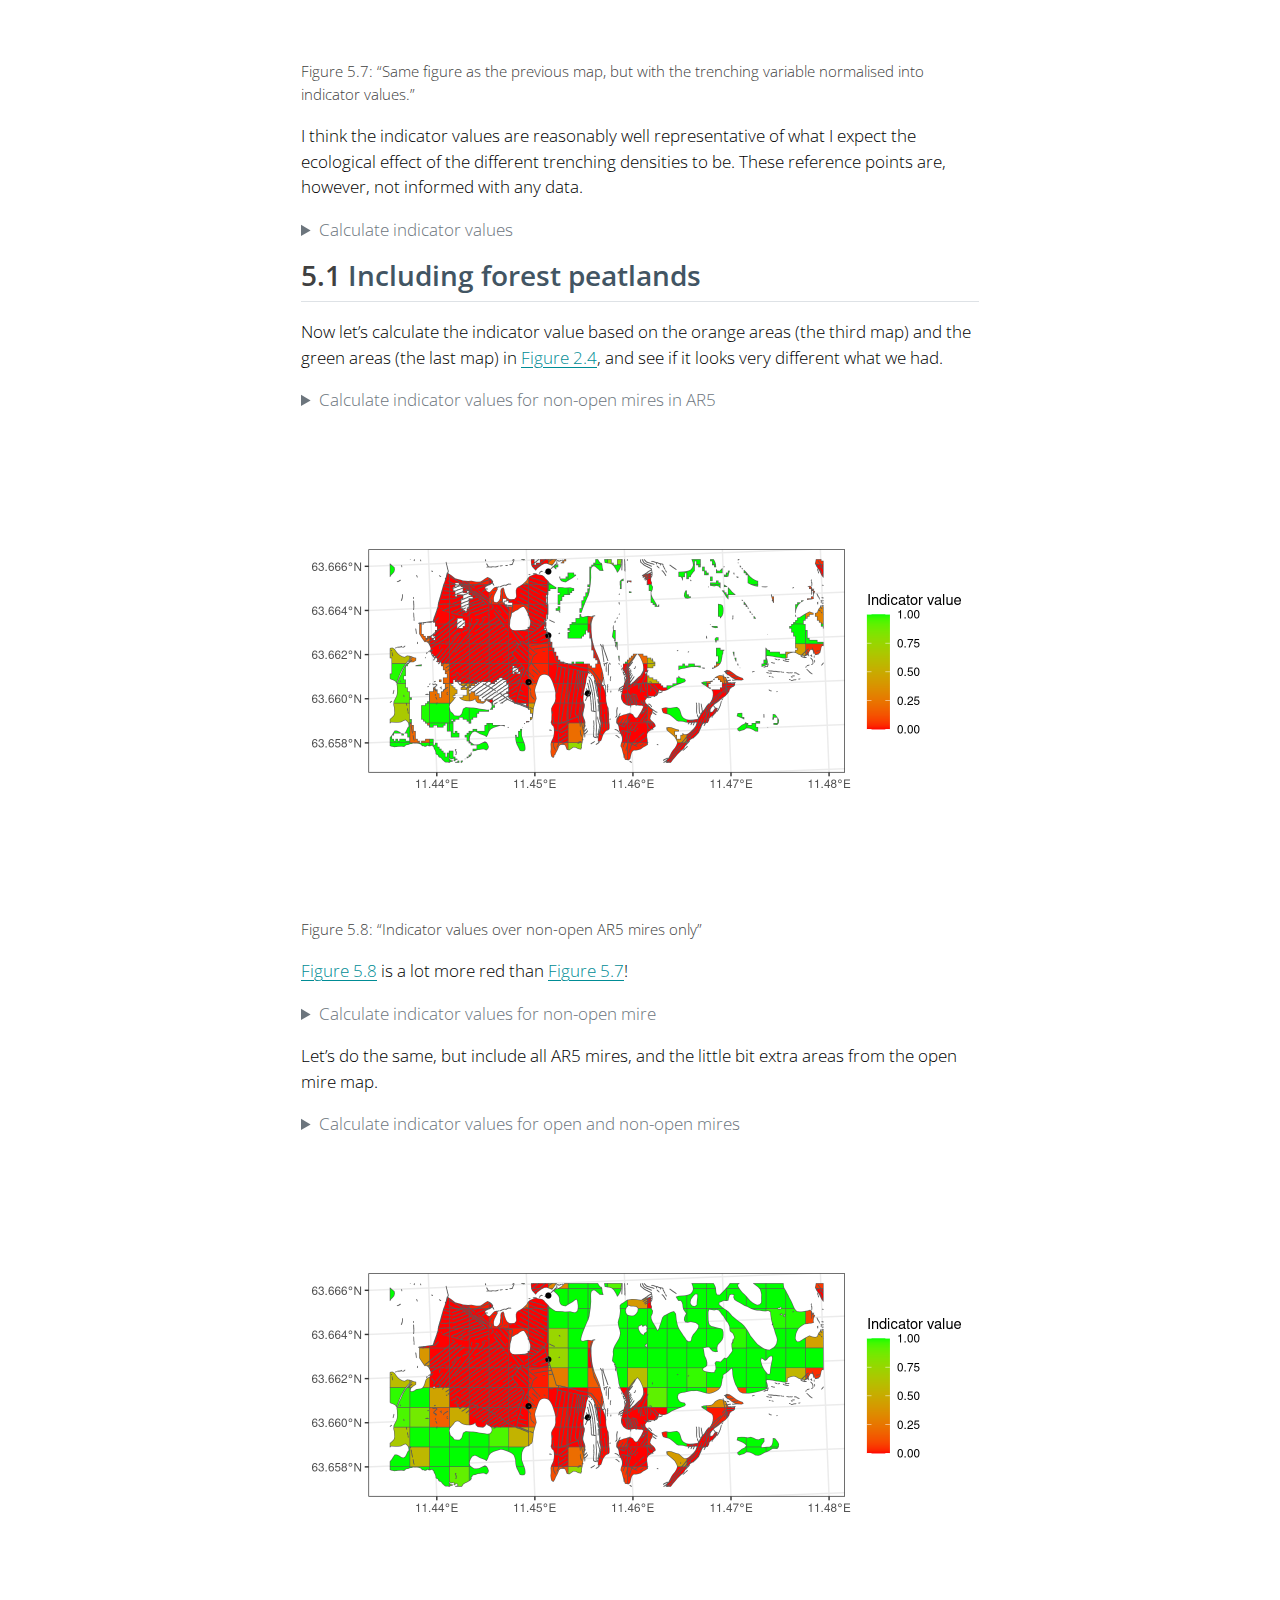
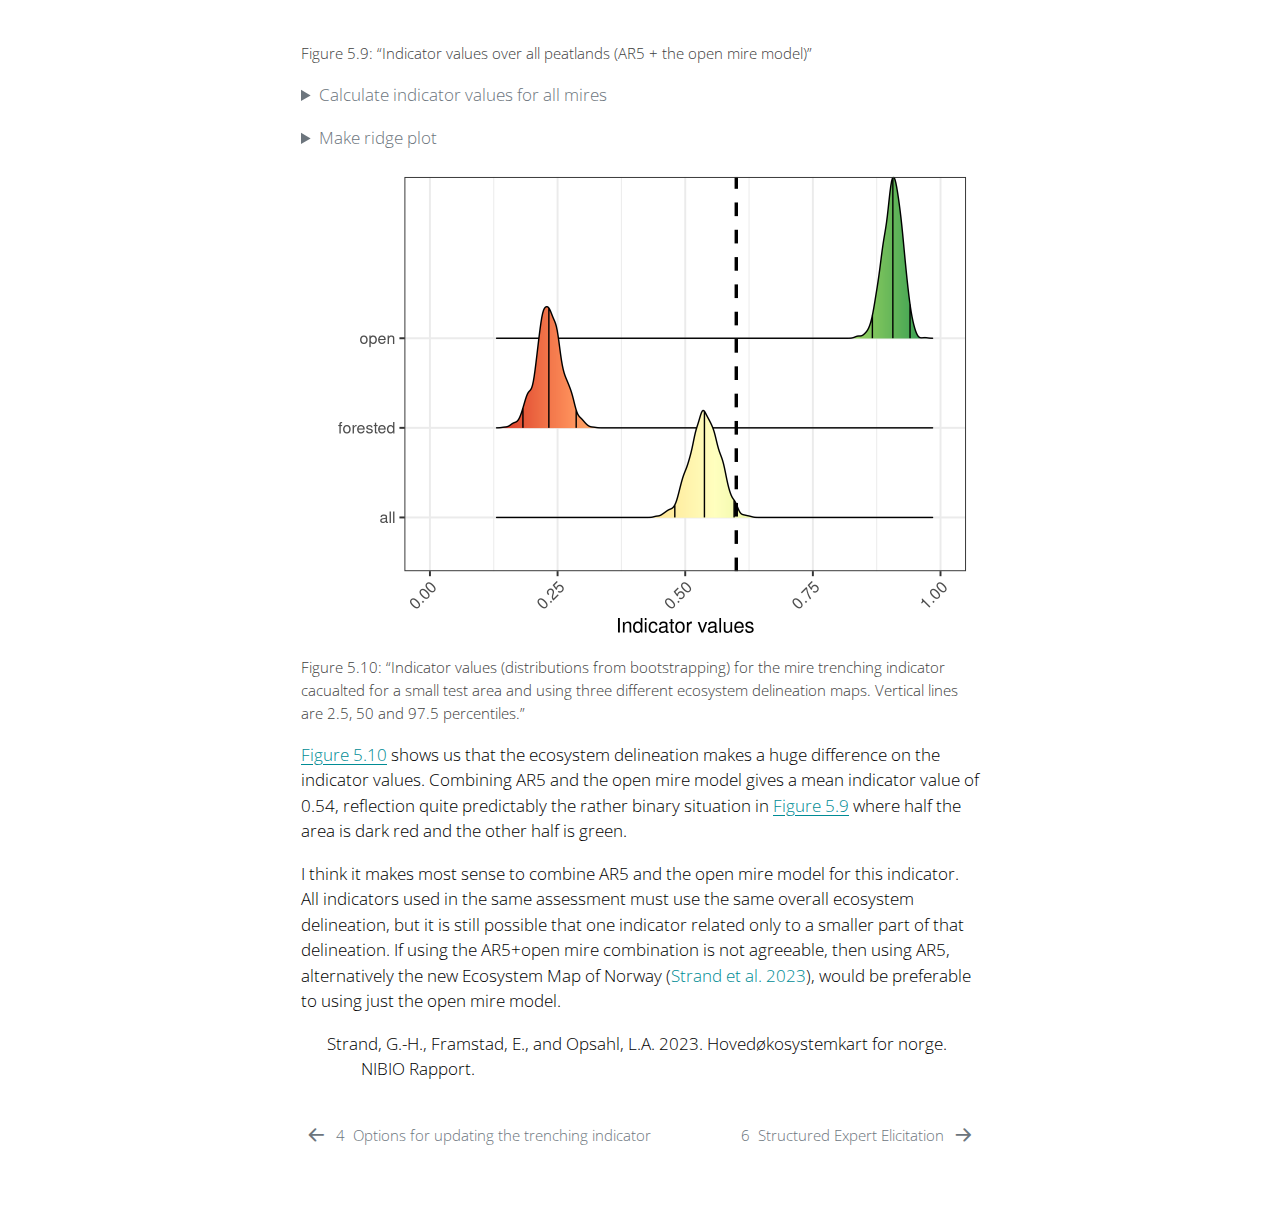
==== commit 163e1da2: "Built site for gh-pages" ====
--- a/7TK.html
+++ b/7TK.html
@@ -206,7 +206,7 @@
         <li class="sidebar-item">
   <div class="sidebar-item-container"> 
   <a href="./calibration.html" class="sidebar-item-text sidebar-link">
- <span class="menu-text"><span class="chapter-number">6</span>&nbsp; <span class="chapter-title">Setting reference levels</span></span></a>
+ <span class="menu-text"><span class="chapter-number">6</span>&nbsp; <span class="chapter-title">Structured Expert Elicitation</span></span></a>
   </div>
 </li>
         <li class="sidebar-item">
@@ -1156,8 +1156,8 @@
       </a>          
   </div>
   <div class="nav-page nav-page-next">
-      <a href="./calibration.html" class="pagination-link" aria-label="Setting reference levels">
-        <span class="nav-page-text"><span class="chapter-number">6</span>&nbsp; <span class="chapter-title">Setting reference levels</span></span> <i class="bi bi-arrow-right-short"></i>
+      <a href="./calibration.html" class="pagination-link" aria-label="Structured Expert Elicitation">
+        <span class="nav-page-text"><span class="chapter-number">6</span>&nbsp; <span class="chapter-title">Structured Expert Elicitation</span></span> <i class="bi bi-arrow-right-short"></i>
       </a>
   </div>
 </nav>
